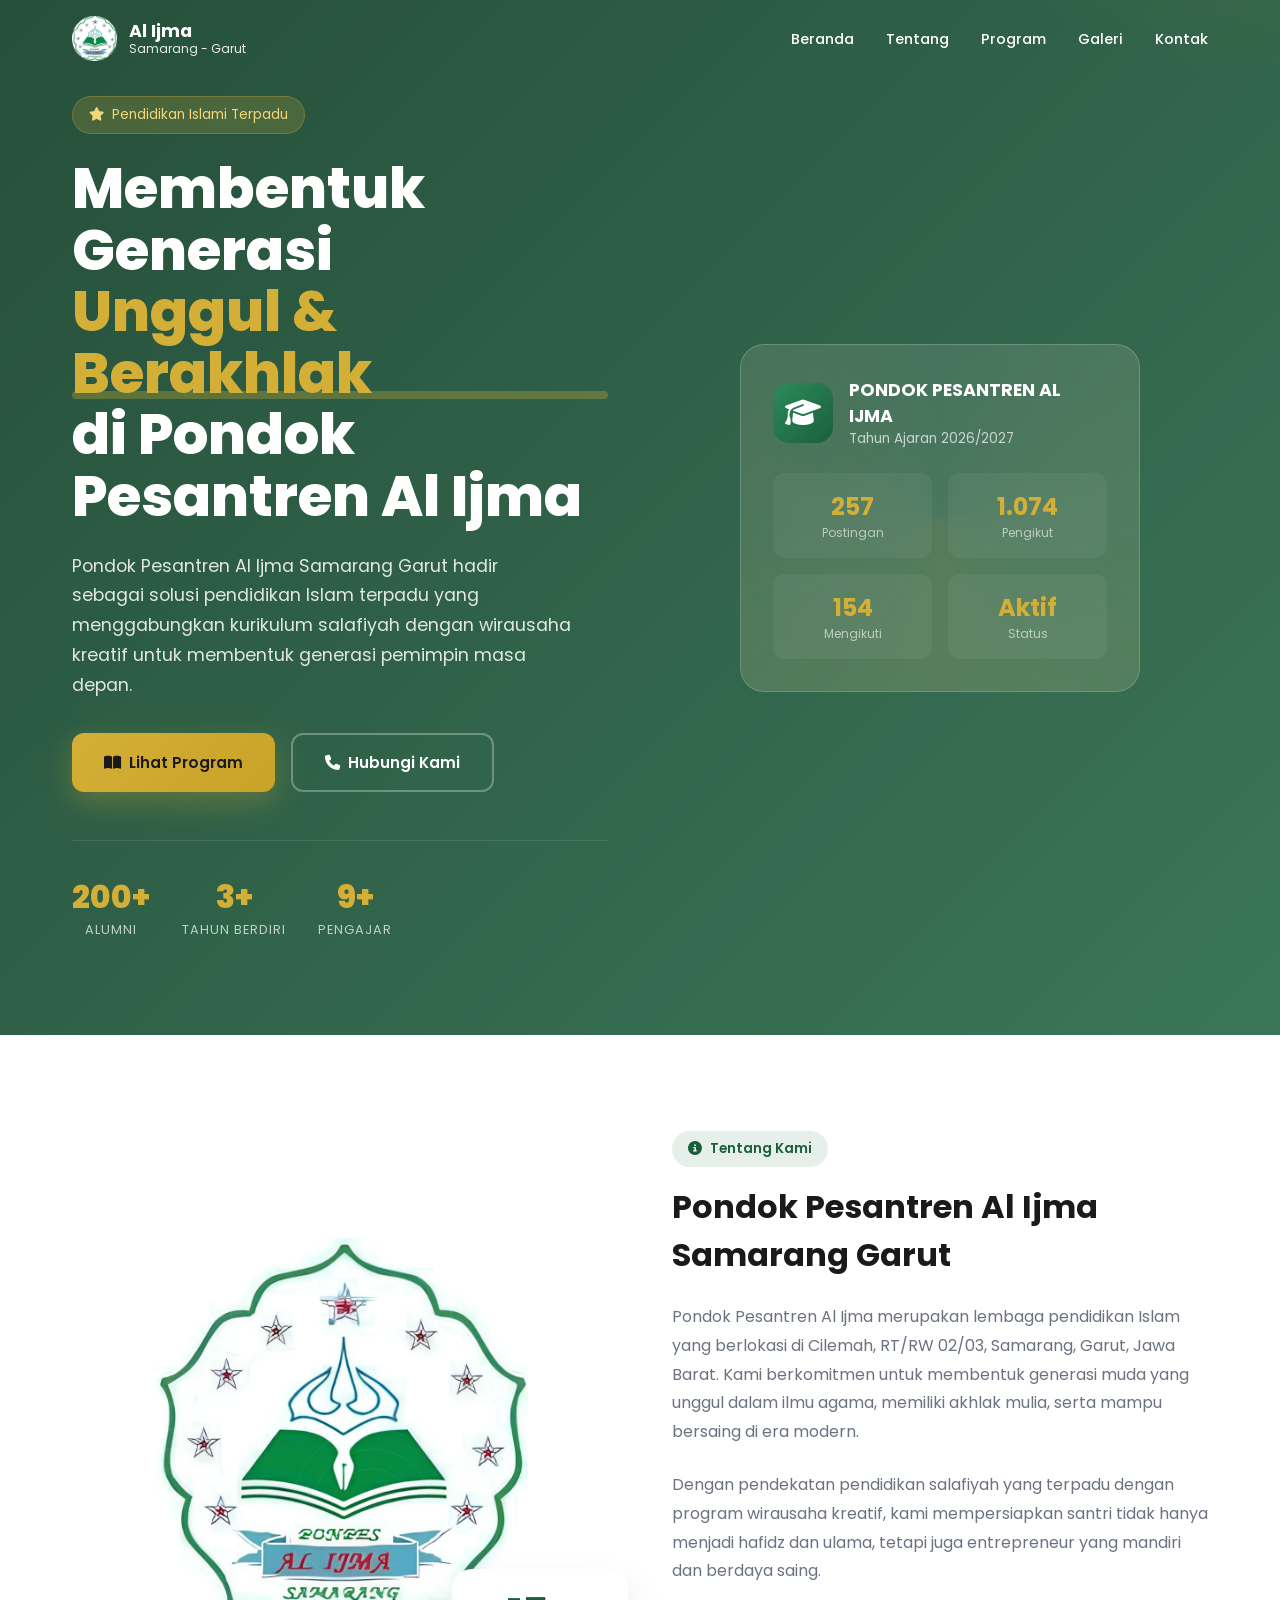
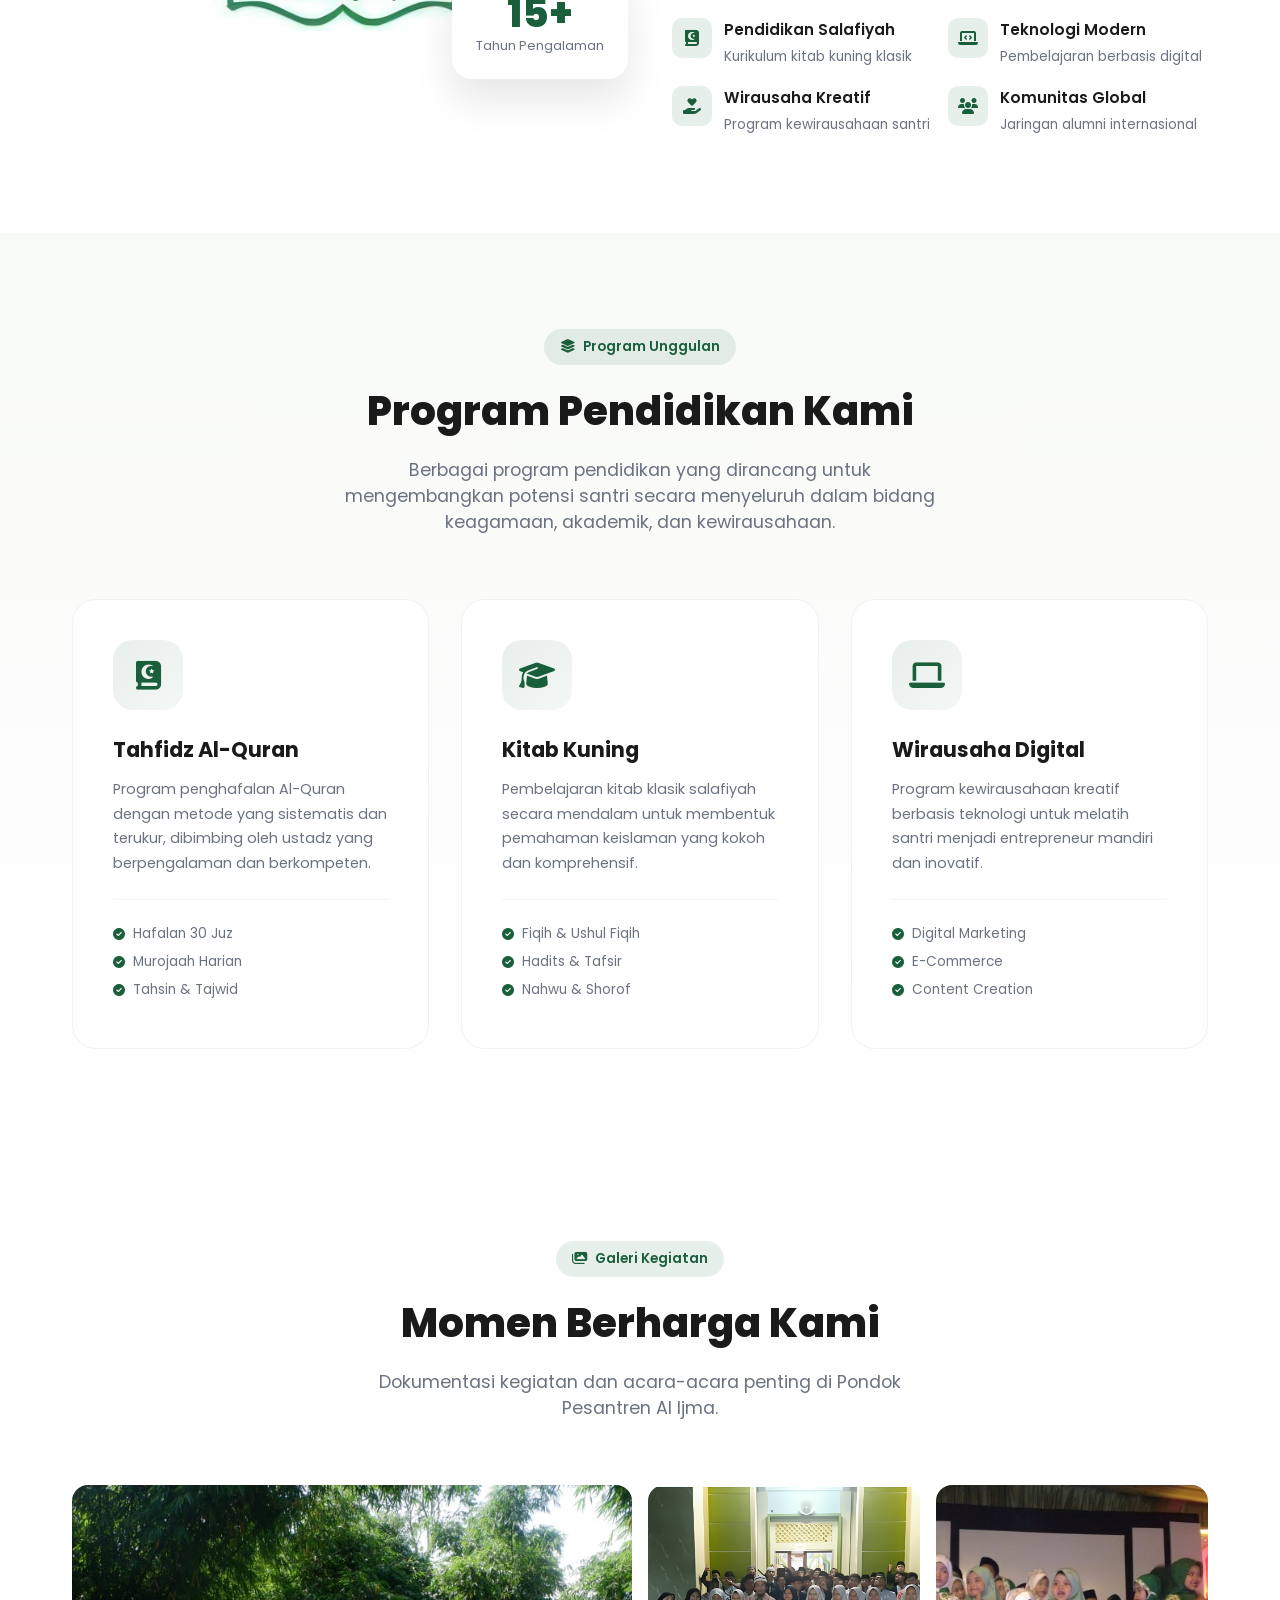
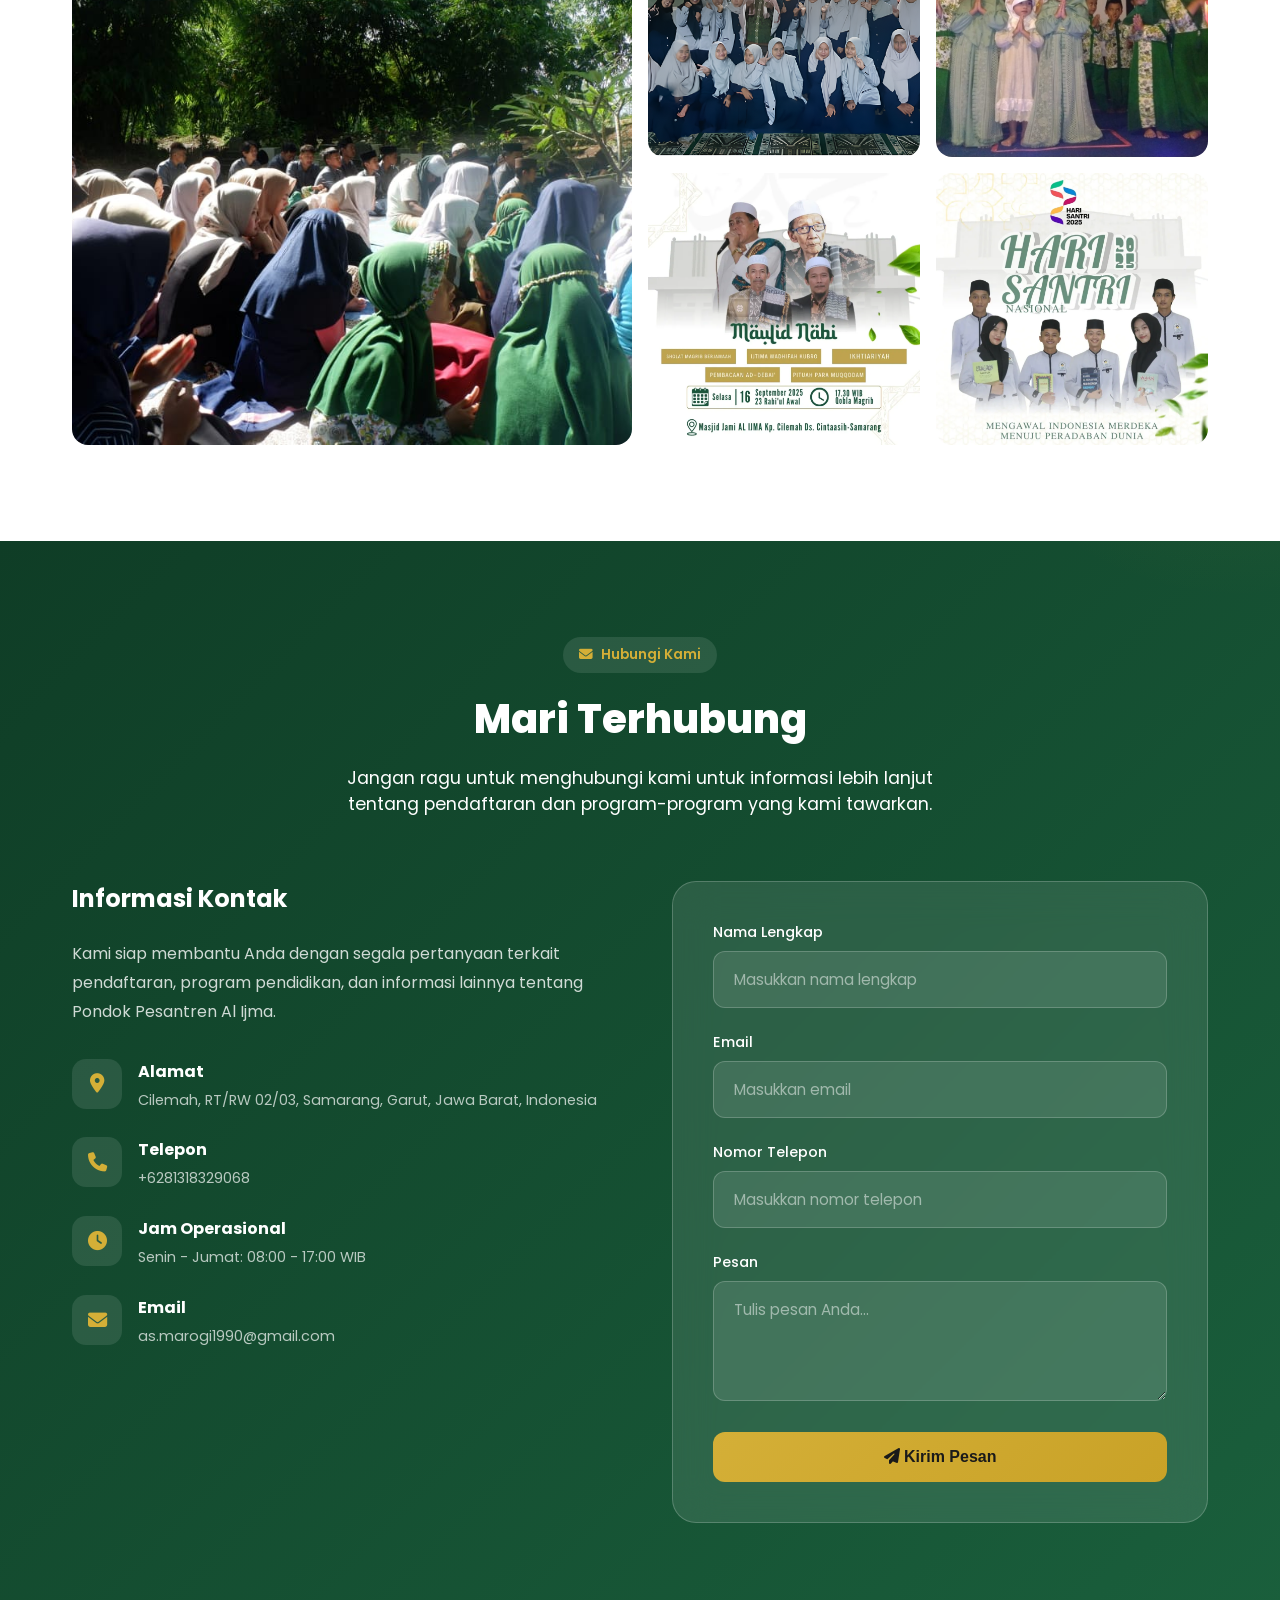
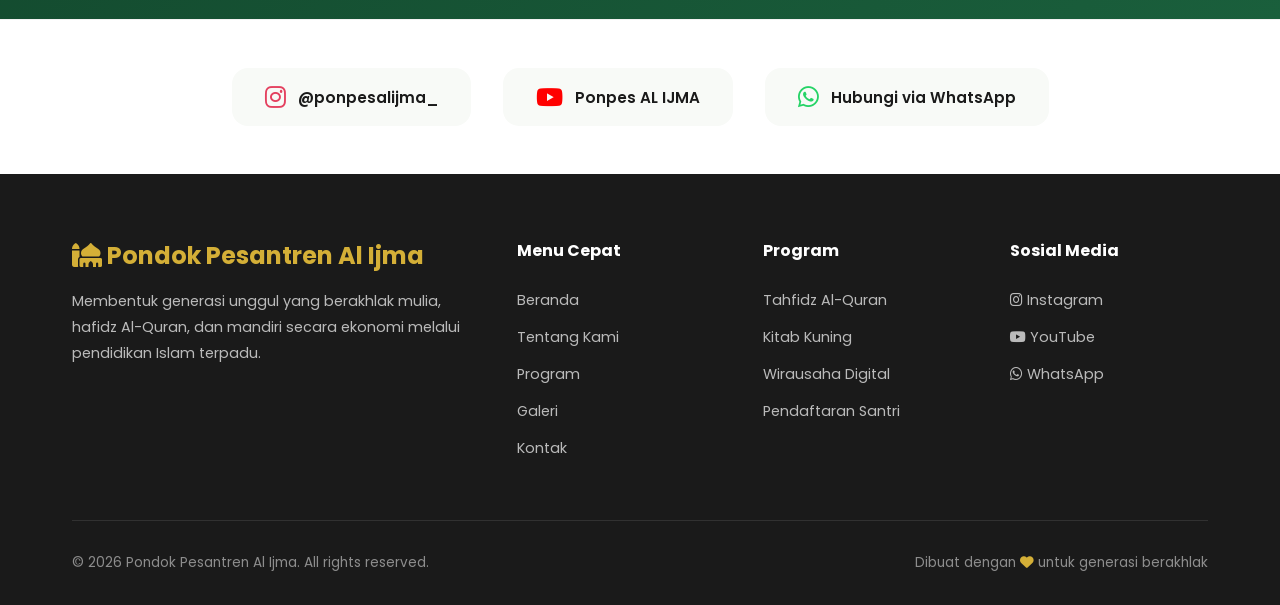
==== index.html @ 0b0fc361 "first commit" ====
<!DOCTYPE html>
<html lang="id">
<head>
    <meta charset="UTF-8">
    <meta name="viewport" content="width=device-width, initial-scale=1.0">
    <title>Pondok Pesantren Al Ijma - Samarang Garut</title>
    <link href="https://cdnjs.cloudflare.com/ajax/libs/font-awesome/6.4.0/css/all.min.css" rel="stylesheet">
    <link href="https://fonts.googleapis.com/css2?family=Poppins:wght@300;400;500;600;700;800&family=Amiri:wght@400;700&display=swap" rel="stylesheet">
    <link rel="stylesheet" href="css/style.css">
<base target="_blank">
</head>
<body>
    <!-- Loader -->
    <div class="loader" id="loader">
        <div class="loader-content">
            <div class="loader-logo">
                <i class="fas fa-mosque"></i>
            </div>
            <div class="loader-text">Pondok Pesantren Al Ijma</div>
        </div>
    </div>

    <!-- Navigation -->
    <nav class="navbar" id="navbar">
        <div class="nav-container">
            <!-- <a href="#" class="logo">
                <div class="logo-icon">
                    <i class="fas fa-mosque"></i>
                </div>
                <div class="logo-text">
                    Al Ijma
                    <span>Samarang - Garut</span>
                </div>
            </a> -->
            <a href="#" class="logo">
               <img src="assets/logo/al ijma O.jpg" alt="Logo Al Ijma" style="height: 45px; width: auto;">
               <div class="logo-text">
                   Al Ijma
                    <span>Samarang - Garut</span>
                   </div>
                </a>
            <ul class="nav-links" id="navLinks">
                <li><a href="#beranda">Beranda</a></li>
                <li><a href="#tentang">Tentang</a></li>
                <li><a href="#program">Program</a></li>
                <li><a href="#galeri">Galeri</a></li>
                <li><a href="#kontak">Kontak</a></li>
            </ul>
            <button class="mobile-menu-btn" id="mobileMenuBtn">
                <i class="fas fa-bars"></i>
            </button>
        </div>
    </nav>

    <!-- Hero Section -->
    <section class="hero" id="beranda">
        <div class="hero-content">
            <div class="hero-text">
                <div class="hero-badge">
                    <i class="fas fa-star"></i>
                    Pendidikan Islami Terpadu
                </div>
                <h1>
                    Membentuk Generasi
                    <span class="highlight">Unggul & Berakhlak</span>
                    di Pondok Pesantren Al Ijma
                </h1>
                <p class="hero-subtitle">
                    Pondok Pesantren Al Ijma Samarang Garut hadir sebagai solusi pendidikan Islam terpadu 
                    yang menggabungkan kurikulum salafiyah dengan wirausaha kreatif untuk membentuk 
                    generasi pemimpin masa depan.
                </p>
                <div class="hero-buttons">
                    <a href="#program" class="btn btn-primary">
                        <i class="fas fa-book-open"></i>
                        Lihat Program
                    </a>
                    <a href="#kontak" class="btn btn-outline">
                        <i class="fas fa-phone"></i>
                        Hubungi Kami
                    </a>
                </div>
                <div class="hero-stats">
                    <div class="stat-item">
                        <div class="stat-number" data-count="1000">0+</div>
                        <div class="stat-label">Alumni</div>
                    </div>
                    <div class="stat-item">
                        <div class="stat-number" data-count="15">0+</div>
                        <div class="stat-label">Tahun Berdiri</div>
                    </div>
                    <div class="stat-item">
                        <div class="stat-number" data-count="50">0+</div>
                        <div class="stat-label">Pengajar</div>
                    </div>
                </div>
            </div>
            <div class="hero-visual">
                <div class="hero-card">
                    <div class="hero-card-content">
                        <div class="card-header">
                            <div class="card-avatar">
                                <i class="fas fa-graduation-cap"></i>
                            </div>
                            <div class="card-info">
                                <h3>PONDOK PESANTREN AL IJMA</h3>
                                <p>Tahun Ajaran 2026/2027</p>
                            </div>
                        </div>
                        <div class="card-body">
                            <div class="card-stat">
                                <div class="card-stat-number">257</div>
                                <div class="card-stat-label">Postingan</div>
                            </div>
                            <div class="card-stat">
                                <div class="card-stat-number">1.074</div>
                                <div class="card-stat-label">Pengikut</div>
                            </div>
                            <div class="card-stat">
                                <div class="card-stat-number">154</div>
                                <div class="card-stat-label">Mengikuti</div>
                            </div>
                            <div class="card-stat">
                                <div class="card-stat-number">Aktif</div>
                                <div class="card-stat-label">Status</div>
                            </div>
                        </div>
                    </div>
                </div>
            </div>
        </div>
    </section>

    <!-- About Section -->
    <section class="about" id="tentang">
        <div class="container">
            <div class="about-grid">
                <div class="about-image">
                    <!-- <div class="about-image-main">
                        <i class="fas fa-mosque"></i>
                    </div> -->
                    <!-- <div class="about-image-badge">
                        <div class="number">15+</div>
                        <div class="text">Tahun Pengalaman</div>
                    </div> -->
                    <div class="about-image">
                    <div class="about-image-main" style="background: var(--white);">
                      <img src="assets/logo/al ijma.jpg" alt="Logo Ponpes Al Ijma" style="width: 70%; height: auto; object-fit: contain;">
                         </div>
                     <div class="about-image-badge">
                       <div class="number">15+</div>
                       <div class="text">Tahun Pengalaman</div>
                         </div>
                    </div>
                </div>
                <div class="about-content">
                    <div class="section-tag">
                        <i class="fas fa-info-circle"></i>
                        Tentang Kami
                    </div>
                    <h3>Pondok Pesantren Al Ijma Samarang Garut</h3>
                    <p>
                        Pondok Pesantren Al Ijma merupakan lembaga pendidikan Islam yang berlokasi di 
                        Cilemah, RT/RW 02/03, Samarang, Garut, Jawa Barat. Kami berkomitmen untuk 
                        membentuk generasi muda yang unggul dalam ilmu agama, memiliki akhlak mulia, 
                        serta mampu bersaing di era modern.
                    </p>
                    <p>
                        Dengan pendekatan pendidikan salafiyah yang terpadu dengan program wirausaha 
                        kreatif, kami mempersiapkan santri tidak hanya menjadi hafidz dan ulama, 
                        tetapi juga entrepreneur yang mandiri dan berdaya saing.
                    </p>
                    <div class="about-features">
                        <div class="about-feature">
                            <i class="fas fa-quran"></i>
                            <div>
                                <h4>Pendidikan Salafiyah</h4>
                                <p>Kurikulum kitab kuning klasik</p>
                            </div>
                        </div>
                        <div class="about-feature">
                            <i class="fas fa-laptop-code"></i>
                            <div>
                                <h4>Teknologi Modern</h4>
                                <p>Pembelajaran berbasis digital</p>
                            </div>
                        </div>
                        <div class="about-feature">
                            <i class="fas fa-hand-holding-heart"></i>
                            <div>
                                <h4>Wirausaha Kreatif</h4>
                                <p>Program kewirausahaan santri</p>
                            </div>
                        </div>
                        <div class="about-feature">
                            <i class="fas fa-users"></i>
                            <div>
                                <h4>Komunitas Global</h4>
                                <p>Jaringan alumni internasional</p>
                            </div>
                        </div>
                    </div>
                </div>
            </div>
        </div>
    </section>

    <!-- Programs Section -->
    <section class="programs" id="program">
        <div class="container">
            <div class="section-header">
                <div class="section-tag">
                    <i class="fas fa-layer-group"></i>
                    Program Unggulan
                </div>
                <h2 class="section-title">Program Pendidikan Kami</h2>
                <p class="section-subtitle">
                    Berbagai program pendidikan yang dirancang untuk mengembangkan potensi santri 
                    secara menyeluruh dalam bidang keagamaan, akademik, dan kewirausahaan.
                </p>
            </div>
            <div class="programs-grid">
                <div class="program-card fade-up">
                    <div class="program-icon">
                        <i class="fas fa-book-quran"></i>
                    </div>
                    <h3>Tahfidz Al-Quran</h3>
                    <p>
                        Program penghafalan Al-Quran dengan metode yang sistematis dan terukur, 
                        dibimbing oleh ustadz yang berpengalaman dan berkompeten.
                    </p>
                    <ul class="program-features">
                        <li><i class="fas fa-check-circle"></i> Hafalan 30 Juz</li>
                        <li><i class="fas fa-check-circle"></i> Murojaah Harian</li>
                        <li><i class="fas fa-check-circle"></i> Tahsin & Tajwid</li>
                    </ul>
                </div>
                <div class="program-card fade-up">
                    <div class="program-icon">
                        <i class="fas fa-graduation-cap"></i>
                    </div>
                    <h3>Kitab Kuning</h3>
                    <p>
                        Pembelajaran kitab klasik salafiyah secara mendalam untuk membentuk 
                        pemahaman keislaman yang kokoh dan komprehensif.
                    </p>
                    <ul class="program-features">
                        <li><i class="fas fa-check-circle"></i> Fiqih & Ushul Fiqih</li>
                        <li><i class="fas fa-check-circle"></i> Hadits & Tafsir</li>
                        <li><i class="fas fa-check-circle"></i> Nahwu & Shorof</li>
                    </ul>
                </div>
                <div class="program-card fade-up">
                    <div class="program-icon">
                        <i class="fas fa-laptop"></i>
                    </div>
                    <h3>Wirausaha Digital</h3>
                    <p>
                        Program kewirausahaan kreatif berbasis teknologi untuk melatih santri 
                        menjadi entrepreneur mandiri dan inovatif.
                    </p>
                    <ul class="program-features">
                        <li><i class="fas fa-check-circle"></i> Digital Marketing</li>
                        <li><i class="fas fa-check-circle"></i> E-Commerce</li>
                        <li><i class="fas fa-check-circle"></i> Content Creation</li>
                    </ul>
                </div>
            </div>
        </div>
    </section>

    <!-- Gallery Section -->
    <section class="gallery" id="galeri">
        <div class="container">
            <div class="section-header">
                <div class="section-tag">
                    <i class="fas fa-images"></i>
                    Galeri Kegiatan
                </div>
                <h2 class="section-title">Momen Berharga Kami</h2>
                <p class="section-subtitle">
                    Dokumentasi kegiatan dan acara-acara penting di Pondok Pesantren Al Ijma.
                </p>
            </div>
            <div class="gallery-grid">
                <div class="gallery-item">
                    <img src="assets/galeri/Kegiatan.jpg" alt="Ziarah">
                    <div class="gallery-overlay">
                        <div>
                            <h4>Ziarah</h4>
                            <p>Bersama Santri</p>
                        </div>
                    </div>
                </div>
                <div class="gallery-item">
                    <img src="assets/galeri/santri.png" alt="Santri">
                    <div class="gallery-overlay">
                        <div>
                            <h4>Santri</h4>
                            <p>-</p>
                        </div>
                    </div>
                </div>
                <div class="gallery-item">
                    <img src="assets/galeri/Rajaban.jpg" alt="Rajaban">
                    <div class="gallery-overlay">
                        <div>
                            <h4>Rajaban</h4>
                            <p></p>
                        </div>
                    </div>
                </div>
                <div class="gallery-item">
                    <img src="assets/galeri/Maulid Nabi.jpg" alt="Sorotan">
                    <div class="gallery-overlay">
                        <div>
                            <h4>Sorotan</h4>
                            <p>Maulid Nabi</p>
                        </div>
                    </div>
                </div>
                <div class="gallery-item">
                    <img src="assets/galeri/Selamat Hari Santri.webp" alt="Hari Santri">
                    <div class="gallery-overlay">
                        <div>
                            <h4>Hari Santri Nasional</h4>
                            <p>Perayaan Tahunan</p>
                        </div>
                    </div>
                </div>
            </div>
        </div>
    </section>

    <!-- Contact Section -->
    <section class="contact" id="kontak">
        <div class="container">
            <div class="section-header">
                <div class="section-tag" style="background: rgba(255,255,255,0.1); color: var(--accent);">
                    <i class="fas fa-envelope"></i>
                    Hubungi Kami
                </div>
                <h2 class="section-title">Mari Terhubung</h2>
                <p class="section-subtitle">
                    Jangan ragu untuk menghubungi kami untuk informasi lebih lanjut tentang 
                    pendaftaran dan program-program yang kami tawarkan.
                </p>
            </div>
            <div class="contact-grid">
                <div class="contact-info">
                    <h3>Informasi Kontak</h3>
                    <p>
                        Kami siap membantu Anda dengan segala pertanyaan terkait pendaftaran, 
                        program pendidikan, dan informasi lainnya tentang Pondok Pesantren Al Ijma.
                    </p>
                    <div class="contact-details">
                        <div class="contact-detail">
                            <i class="fas fa-map-marker-alt"></i>
                            <div>
                                <h4>Alamat</h4>
                                <p>Cilemah, RT/RW 02/03, Samarang, Garut, Jawa Barat, Indonesia</p>
                            </div>
                        </div>
                        <div class="contact-detail">
                            <i class="fas fa-phone"></i>
                            <div>
                                <h4>Telepon</h4>
                                <p>+6281318329068</p>
                            </div>
                        </div>
                        <div class="contact-detail">
                            <i class="fas fa-clock"></i>
                            <div>
                                <h4>Jam Operasional</h4>
                                <p>Senin - Jumat: 08:00 - 17:00 WIB</p>
                            </div>
                        </div>
                        <div class="contact-detail">
                            <i class="fas fa-envelope"></i>
                            <div>
                                <h4>Email</h4>
                                <p>as.marogi1990@gmail.com</p>
                            </div>
                        </div>
                    </div>
                </div>
                <div class="contact-form">
                    <form id="contactForm">
                        <div class="form-group">
                            <label for="nama">Nama Lengkap</label>
                            <input type="text" id="nama" name="nama" placeholder="Masukkan nama lengkap" required>
                        </div>
                        <div class="form-group">
                            <label for="email">Email</label>
                            <input type="email" id="email" name="email" placeholder="Masukkan email" required>
                        </div>
                        <div class="form-group">
                            <label for="telepon">Nomor Telepon</label>
                            <input type="tel" id="telepon" name="telepon" placeholder="Masukkan nomor telepon">
                        </div>
                        <div class="form-group">
                            <label for="pesan">Pesan</label>
                            <textarea id="pesan" name="pesan" placeholder="Tulis pesan Anda..." required></textarea>
                        </div>
                        <button type="submit" class="btn-submit">
                            <i class="fas fa-paper-plane"></i>
                            Kirim Pesan
                        </button>
                    </form>
                </div>
            </div>
        </div>
    </section>

    <!-- Social Section -->
    <section class="social-section">
        <div class="container">
            <div class="social-grid">
                <a href="https://instagram.com/ponpesalijma_" target="_blank" class="social-item instagram">
                    <i class="fab fa-instagram"></i>
                    <span>@ponpesalijma_</span>
                </a>
                <a href="https://youtube.com/@ponpesalijmasamarang_garut6129" target="_blank" class="social-item youtube">
                    <i class="fab fa-youtube"></i>
                    <span>Ponpes AL IJMA</span>
                </a>
                <a href="https://wa.me/6281318329068" target="_blank" class="social-item whatsapp">
                    <i class="fab fa-whatsapp"></i>
                    <span>Hubungi via WhatsApp</span>
                </a>
            </div>
        </div>
    </section>

    <!-- Footer -->
    <footer class="footer">
        <div class="container">
            <div class="footer-grid">
                <div class="footer-brand">
                    <h3><i class="fas fa-mosque"></i> Pondok Pesantren Al Ijma</h3>
                    <p>
                        Membentuk generasi unggul yang berakhlak mulia, hafidz Al-Quran, 
                        dan mandiri secara ekonomi melalui pendidikan Islam terpadu.
                    </p>
                </div>
                <div class="footer-links">
                    <h4>Menu Cepat</h4>
                    <ul>
                        <li><a href="#beranda">Beranda</a></li>
                        <li><a href="#tentang">Tentang Kami</a></li>
                        <li><a href="#program">Program</a></li>
                        <li><a href="#galeri">Galeri</a></li>
                        <li><a href="#kontak">Kontak</a></li>
                    </ul>
                </div>
                <div class="footer-links">
                    <h4>Program</h4>
                    <ul>
                        <li><a href="#">Tahfidz Al-Quran</a></li>
                        <li><a href="#">Kitab Kuning</a></li>
                        <li><a href="#">Wirausaha Digital</a></li>
                        <li><a href="#">Pendaftaran Santri</a></li>
                    </ul>
                </div>
                <div class="footer-links">
                    <h4>Sosial Media</h4>
                    <ul>
                        <li><a href="https://instagram.com/ponpesalijma_" target="_blank"><i class="fab fa-instagram"></i> Instagram</a></li>
                        <li><a href="https://youtube.com/@ponpesalijmasamarang_garut6129" target="_blank"><i class="fab fa-youtube"></i> YouTube</a></li>
                        <li><a href="https://wa.me/62813183290XX" target="_blank"><i class="fab fa-whatsapp"></i> WhatsApp</a></li>
                    </ul>
                </div>
            </div>
            <div class="footer-bottom">
                <p>&copy; 2026 Pondok Pesantren Al Ijma. All rights reserved.</p>
                <p>Dibuat dengan <i class="fas fa-heart" style="color: var(--accent);"></i> untuk generasi berakhlak</p>
            </div>
        </div>
    </footer>

    <script src="js/script.js"></script>
</body>
</html>
---- css/style.css ----
:root {
            --primary: #1a5f3c;
            --primary-dark: #0f3d26;
            --primary-light: #2d8a5a;
            --accent: #d4af37;
            --accent-light: #f0d878;
            --white: #ffffff;
            --light: #f8faf7;
            --dark: #1a1a1a;
            --gray: #6b7280;
            --transition: all 0.4s cubic-bezier(0.4, 0, 0.2, 1);
        }

        * {
            margin: 0;
            padding: 0;
            box-sizing: border-box;
        }

        body {
            font-family: 'Poppins', sans-serif;
            background: var(--light);
            color: var(--dark);
            overflow-x: hidden;
        }

        /* Custom Scrollbar */
        ::-webkit-scrollbar {
            width: 8px;
        }
        ::-webkit-scrollbar-track {
            background: var(--light);
        }
        ::-webkit-scrollbar-thumb {
            background: var(--primary);
            border-radius: 4px;
        }

        /* Navigation */
        .navbar {
            position: fixed;
            top: 0;
            width: 100%;
            z-index: 1000;
            padding: 1rem 0;
            transition: var(--transition);
        }

        .navbar.scrolled {
            background: rgba(26, 95, 60, 0.95);
            backdrop-filter: blur(20px);
            padding: 0.5rem 0;
            box-shadow: 0 4px 30px rgba(0,0,0,0.1);
        }

        .nav-container {
            max-width: 1200px;
            margin: 0 auto;
            padding: 0 2rem;
            display: flex;
            justify-content: space-between;
            align-items: center;
        }

        .logo {
            display: flex;
            align-items: center;
            gap: 0.75rem;
            text-decoration: none;
            color: var(--white);
        }

        .logo-icon {
            width: 45px;
            height: 45px;
            background: linear-gradient(135deg, var(--primary-light), var(--primary));
            border-radius: 12px;
            display: flex;
            align-items: center;
            justify-content: center;
            font-size: 1.5rem;
            box-shadow: 0 4px 15px rgba(26, 95, 60, 0.3);
        }

        .logo-text {
            font-weight: 700;
            font-size: 1.1rem;
            line-height: 1.2;
        }

        .logo-text span {
            font-size: 0.75rem;
            font-weight: 400;
            opacity: 0.9;
            display: block;
        }

        .nav-links {
            display: flex;
            gap: 2rem;
            list-style: none;
        }

        .nav-links a {
            color: var(--white);
            text-decoration: none;
            font-weight: 500;
            font-size: 0.9rem;
            position: relative;
            padding: 0.5rem 0;
            transition: var(--transition);
        }

        .nav-links a::after {
            content: '';
            position: absolute;
            bottom: 0;
            left: 0;
            width: 0;
            height: 2px;
            background: var(--accent);
            transition: var(--transition);
        }

        .nav-links a:hover::after {
            width: 100%;
        }

        .nav-links a:hover {
            color: var(--accent-light);
        }

        .mobile-menu-btn {
            display: none;
            background: none;
            border: none;
            color: var(--white);
            font-size: 1.5rem;
            cursor: pointer;
        }

        /* Hero Section */
        .hero {
            min-height: 100vh;
            background: linear-gradient(135deg, rgba(15, 61, 38, 0.9), rgba(26, 95, 60, 0.85)),
                        url('data:image/svg+xml,<svg xmlns="http://www.w3.org/2000/svg" viewBox="0 0 1440 320"><path fill="%23ffffff" fill-opacity="0.03" d="M0,96L48,112C96,128,192,160,288,160C384,160,480,128,576,122.7C672,117,768,139,864,154.7C960,171,1056,181,1152,165.3C1248,149,1344,107,1392,85.3L1440,64L1440,320L1392,320C1344,320,1248,320,1152,320C1056,320,960,320,864,320C768,320,672,320,576,320C480,320,384,320,288,320C192,320,96,320,48,320L0,320Z"></path></svg>');
            background-size: cover;
            background-position: center;
            display: flex;
            align-items: center;
            position: relative;
            overflow: hidden;
        }

        .hero::before {
            content: '';
            position: absolute;
            top: -50%;
            right: -20%;
            width: 600px;
            height: 600px;
            background: radial-gradient(circle, rgba(212, 175, 55, 0.1) 0%, transparent 70%);
            border-radius: 50%;
            animation: float 6s ease-in-out infinite;
        }

        @keyframes float {
            0%, 100% { transform: translateY(0) rotate(0deg); }
            50% { transform: translateY(-30px) rotate(5deg); }
        }

        .hero-content {
            max-width: 1200px;
            margin: 0 auto;
            padding: 0 2rem;
            display: grid;
            grid-template-columns: 1fr 1fr;
            gap: 4rem;
            align-items: center;
            position: relative;
            z-index: 1;
        }

        .hero-badge {
            display: inline-flex;
            align-items: center;
            gap: 0.5rem;
            background: rgba(212, 175, 55, 0.2);
            border: 1px solid rgba(212, 175, 55, 0.3);
            padding: 0.5rem 1rem;
            border-radius: 50px;
            font-size: 0.85rem;
            color: var(--accent-light);
            margin-bottom: 1.5rem;
            backdrop-filter: blur(10px);
        }

        .hero h1 {
            font-size: 3.5rem;
            font-weight: 800;
            color: var(--white);
            line-height: 1.1;
            margin-bottom: 1.5rem;
        }

        .hero h1 .highlight {
            color: var(--accent);
            position: relative;
            display: inline-block;
        }

        .hero h1 .highlight::after {
            content: '';
            position: absolute;
            bottom: 5px;
            left: 0;
            width: 100%;
            height: 8px;
            background: rgba(212, 175, 55, 0.3);
            border-radius: 4px;
            z-index: -1;
        }

        .hero-subtitle {
            font-size: 1.1rem;
            color: rgba(255,255,255,0.85);
            margin-bottom: 2rem;
            line-height: 1.7;
            max-width: 500px;
        }

        .hero-buttons {
            display: flex;
            gap: 1rem;
            flex-wrap: wrap;
        }

        .btn {
            padding: 1rem 2rem;
            border-radius: 12px;
            font-weight: 600;
            font-size: 0.95rem;
            text-decoration: none;
            transition: var(--transition);
            display: inline-flex;
            align-items: center;
            gap: 0.5rem;
            cursor: pointer;
            border: none;
        }

        .btn-primary {
            background: linear-gradient(135deg, var(--accent), #c9a227);
            color: var(--dark);
            box-shadow: 0 10px 30px rgba(212, 175, 55, 0.3);
        }

        .btn-primary:hover {
            transform: translateY(-3px);
            box-shadow: 0 15px 40px rgba(212, 175, 55, 0.4);
        }

        .btn-outline {
            background: transparent;
            color: var(--white);
            border: 2px solid rgba(255,255,255,0.3);
        }

        .btn-outline:hover {
            background: rgba(255,255,255,0.1);
            border-color: var(--white);
            transform: translateY(-3px);
        }

        .hero-stats {
            display: flex;
            gap: 2rem;
            margin-top: 3rem;
            padding-top: 2rem;
            border-top: 1px solid rgba(255,255,255,0.1);
        }

        .stat-item {
            text-align: center;
        }

        .stat-number {
            font-size: 2rem;
            font-weight: 800;
            color: var(--accent);
        }

        .stat-label {
            font-size: 0.8rem;
            color: rgba(255,255,255,0.7);
            text-transform: uppercase;
            letter-spacing: 1px;
        }

        .hero-visual {
            position: relative;
            display: flex;
            justify-content: center;
            align-items: center;
        }

        .hero-card {
            background: rgba(255,255,255,0.1);
            backdrop-filter: blur(20px);
            border: 1px solid rgba(255,255,255,0.2);
            border-radius: 24px;
            padding: 2rem;
            width: 100%;
            max-width: 400px;
            position: relative;
            overflow: hidden;
        }

        .hero-card::before {
            content: '';
            position: absolute;
            top: -50%;
            left: -50%;
            width: 200%;
            height: 200%;
            background: conic-gradient(from 0deg, transparent, rgba(212, 175, 55, 0.1), transparent);
            animation: rotate 10s linear infinite;
        }

        @keyframes rotate {
            100% { transform: rotate(360deg); }
        }

        .hero-card-content {
            position: relative;
            z-index: 1;
        }

        .card-header {
            display: flex;
            align-items: center;
            gap: 1rem;
            margin-bottom: 1.5rem;
        }

        .card-avatar {
            width: 60px;
            height: 60px;
            background: linear-gradient(135deg, var(--primary-light), var(--primary));
            border-radius: 16px;
            display: flex;
            align-items: center;
            justify-content: center;
            font-size: 1.8rem;
            color: var(--white);
        }

        .card-info h3 {
            color: var(--white);
            font-size: 1.1rem;
        }

        .card-info p {
            color: rgba(255,255,255,0.7);
            font-size: 0.85rem;
        }

        .card-body {
            display: grid;
            grid-template-columns: 1fr 1fr;
            gap: 1rem;
        }

        .card-stat {
            background: rgba(255,255,255,0.05);
            padding: 1rem;
            border-radius: 12px;
            text-align: center;
        }

        .card-stat-number {
            font-size: 1.5rem;
            font-weight: 700;
            color: var(--accent);
        }

        .card-stat-label {
            font-size: 0.75rem;
            color: rgba(255,255,255,0.6);
        }

        /* Section Styles */
        section {
            padding: 6rem 0;
        }

        .container {
            max-width: 1200px;
            margin: 0 auto;
            padding: 0 2rem;
        }

        .section-header {
            text-align: center;
            margin-bottom: 4rem;
        }

        .section-tag {
            display: inline-flex;
            align-items: center;
            gap: 0.5rem;
            background: rgba(26, 95, 60, 0.1);
            color: var(--primary);
            padding: 0.5rem 1rem;
            border-radius: 50px;
            font-size: 0.85rem;
            font-weight: 600;
            margin-bottom: 1rem;
        }

        .section-title {
            font-size: 2.5rem;
            font-weight: 800;
            color: var(--dark);
            margin-bottom: 1rem;
        }

        .section-subtitle {
            color: var(--gray);
            font-size: 1.1rem;
            max-width: 600px;
            margin: 0 auto;
        }

        /* About Section */
        .about {
            background: var(--white);
        }

        .about-grid {
            display: grid;
            grid-template-columns: 1fr 1fr;
            gap: 4rem;
            align-items: center;
        }

        .about-image {
            position: relative;
        }

        .about-image-main {
            width: 100%;
            height: 450px;
            background: linear-gradient(135deg, var(--primary-light), var(--primary));
            border-radius: 24px;
            display: flex;
            align-items: center;
            justify-content: center;
            font-size: 5rem;
            color: rgba(255,255,255,0.3);
            position: relative;
            overflow: hidden;
        }

        .about-image-main::before {
            content: '';
            position: absolute;
            inset: 0;
            background: url('data:image/svg+xml,<svg xmlns="http://www.w3.org/2000/svg" viewBox="0 0 100 100"><circle cx="50" cy="50" r="40" fill="none" stroke="rgba(255,255,255,0.1)" stroke-width="0.5"/><circle cx="50" cy="50" r="30" fill="none" stroke="rgba(255,255,255,0.1)" stroke-width="0.5"/><circle cx="50" cy="50" r="20" fill="none" stroke="rgba(255,255,255,0.1)" stroke-width="0.5"/></svg>');
            background-size: 200px;
            opacity: 0.5;
        }

        .about-image-badge {
            position: absolute;
            bottom: -20px;
            right: -20px;
            background: var(--white);
            padding: 1.5rem;
            border-radius: 20px;
            box-shadow: 0 20px 40px rgba(0,0,0,0.1);
            text-align: center;
            min-width: 150px;
        }

        .about-image-badge .number {
            font-size: 2.5rem;
            font-weight: 800;
            color: var(--primary);
            line-height: 1;
        }

        .about-image-badge .text {
            font-size: 0.8rem;
            color: var(--gray);
            margin-top: 0.25rem;
        }

        .about-content h3 {
            font-size: 2rem;
            font-weight: 700;
            color: var(--dark);
            margin-bottom: 1.5rem;
        }

        .about-content p {
            color: var(--gray);
            line-height: 1.8;
            margin-bottom: 1.5rem;
        }

        .about-features {
            display: grid;
            grid-template-columns: 1fr 1fr;
            gap: 1rem;
            margin-top: 2rem;
        }

        .about-feature {
            display: flex;
            align-items: flex-start;
            gap: 0.75rem;
        }

        .about-feature i {
            width: 40px;
            height: 40px;
            background: rgba(26, 95, 60, 0.1);
            color: var(--primary);
            border-radius: 10px;
            display: flex;
            align-items: center;
            justify-content: center;
            font-size: 1rem;
            flex-shrink: 0;
        }

        .about-feature h4 {
            font-size: 0.95rem;
            font-weight: 600;
            color: var(--dark);
            margin-bottom: 0.25rem;
        }

        .about-feature p {
            font-size: 0.85rem;
            color: var(--gray);
            margin: 0;
        }

        /* Programs Section */
        .programs {
            background: linear-gradient(180deg, var(--light) 0%, var(--white) 100%);
        }

        .programs-grid {
            display: grid;
            grid-template-columns: repeat(3, 1fr);
            gap: 2rem;
        }

        .program-card {
            background: var(--white);
            border-radius: 24px;
            padding: 2.5rem;
            position: relative;
            overflow: hidden;
            transition: var(--transition);
            border: 1px solid rgba(0,0,0,0.05);
        }

        .program-card:hover {
            transform: translateY(-10px);
            box-shadow: 0 30px 60px rgba(0,0,0,0.1);
        }

        .program-card::before {
            content: '';
            position: absolute;
            top: 0;
            left: 0;
            width: 100%;
            height: 4px;
            background: linear-gradient(90deg, var(--primary), var(--accent));
            transform: scaleX(0);
            transform-origin: left;
            transition: var(--transition);
        }

        .program-card:hover::before {
            transform: scaleX(1);
        }

        .program-icon {
            width: 70px;
            height: 70px;
            background: linear-gradient(135deg, rgba(26, 95, 60, 0.1), rgba(26, 95, 60, 0.05));
            border-radius: 20px;
            display: flex;
            align-items: center;
            justify-content: center;
            font-size: 1.8rem;
            color: var(--primary);
            margin-bottom: 1.5rem;
            transition: var(--transition);
        }

        .program-card:hover .program-icon {
            background: linear-gradient(135deg, var(--primary), var(--primary-light));
            color: var(--white);
            transform: rotateY(360deg);
        }

        .program-card h3 {
            font-size: 1.3rem;
            font-weight: 700;
            color: var(--dark);
            margin-bottom: 0.75rem;
        }

        .program-card p {
            color: var(--gray);
            font-size: 0.9rem;
            line-height: 1.7;
        }

        .program-features {
            margin-top: 1.5rem;
            padding-top: 1.5rem;
            border-top: 1px solid rgba(0,0,0,0.05);
        }

        .program-features li {
            display: flex;
            align-items: center;
            gap: 0.5rem;
            font-size: 0.85rem;
            color: var(--gray);
            margin-bottom: 0.5rem;
            list-style: none;
        }

        .program-features li i {
            color: var(--primary);
            font-size: 0.75rem;
        }

        /* Gallery Section */
        .gallery {
            background: var(--white);
        }

        .gallery-grid {
            display: grid;
            grid-template-columns: repeat(4, 1fr);
            gap: 1rem;
        }

        .gallery-item {
            position: relative;
            border-radius: 16px;
            overflow: hidden;
            aspect-ratio: 1;
            cursor: pointer;
            transition: var(--transition);
        }

        .gallery-item:nth-child(1) {
            grid-column: span 2;
            grid-row: span 2;
        }

        .gallery-item:hover {
            transform: scale(1.02);
        }

        .gallery-item img {
            width: 100%;
            height: 100%;
            object-fit: cover;
            transition: var(--transition);
        }

        .gallery-item:hover img {
            transform: scale(1.1);
        }

        .gallery-overlay {
            position: absolute;
            inset: 0;
            background: linear-gradient(to top, rgba(15, 61, 38, 0.8), transparent);
            display: flex;
            align-items: flex-end;
            padding: 1.5rem;
            opacity: 0;
            transition: var(--transition);
        }

        .gallery-item:hover .gallery-overlay {
            opacity: 1;
        }

        .gallery-overlay h4 {
            color: var(--white);
            font-weight: 600;
        }

        .gallery-overlay p {
            color: rgba(255,255,255,0.8);
            font-size: 0.85rem;
        }

        /* Contact Section */
        .contact {
            background: linear-gradient(135deg, var(--primary-dark), var(--primary));
            position: relative;
            overflow: hidden;
        }

        .contact::before {
            content: '';
            position: absolute;
            top: -50%;
            right: -20%;
            width: 600px;
            height: 600px;
            background: radial-gradient(circle, rgba(212, 175, 55, 0.1) 0%, transparent 70%);
            border-radius: 50%;
        }

        .contact .section-title,
        .contact .section-subtitle {
            color: var(--white);
        }

        .contact-grid {
            display: grid;
            grid-template-columns: 1fr 1fr;
            gap: 4rem;
            position: relative;
            z-index: 1;
        }

        .contact-info h3 {
            color: var(--white);
            font-size: 1.5rem;
            margin-bottom: 1.5rem;
        }

        .contact-info p {
            color: rgba(255,255,255,0.8);
            line-height: 1.8;
            margin-bottom: 2rem;
        }

        .contact-details {
            display: flex;
            flex-direction: column;
            gap: 1.5rem;
        }

        .contact-detail {
            display: flex;
            align-items: flex-start;
            gap: 1rem;
        }

        .contact-detail i {
            width: 50px;
            height: 50px;
            background: rgba(255,255,255,0.1);
            border-radius: 14px;
            display: flex;
            align-items: center;
            justify-content: center;
            color: var(--accent);
            font-size: 1.2rem;
            flex-shrink: 0;
        }

        .contact-detail h4 {
            color: var(--white);
            font-size: 1rem;
            margin-bottom: 0.25rem;
        }

        .contact-detail p {
            color: rgba(255,255,255,0.7);
            font-size: 0.9rem;
            margin: 0;
        }

        .contact-form {
            background: rgba(255,255,255,0.1);
            backdrop-filter: blur(20px);
            border: 1px solid rgba(255,255,255,0.2);
            border-radius: 24px;
            padding: 2.5rem;
        }

        .form-group {
            margin-bottom: 1.5rem;
        }

        .form-group label {
            display: block;
            color: var(--white);
            font-size: 0.9rem;
            margin-bottom: 0.5rem;
            font-weight: 500;
        }

        .form-group input,
        .form-group textarea {
            width: 100%;
            padding: 1rem 1.25rem;
            background: rgba(255,255,255,0.1);
            border: 1px solid rgba(255,255,255,0.2);
            border-radius: 12px;
            color: var(--white);
            font-family: 'Poppins', sans-serif;
            font-size: 0.95rem;
            transition: var(--transition);
        }

        .form-group input::placeholder,
        .form-group textarea::placeholder {
            color: rgba(255,255,255,0.5);
        }

        .form-group input:focus,
        .form-group textarea:focus {
            outline: none;
            border-color: var(--accent);
            background: rgba(255,255,255,0.15);
        }

        .form-group textarea {
            resize: vertical;
            min-height: 120px;
        }

        .btn-submit {
            width: 100%;
            padding: 1rem;
            background: linear-gradient(135deg, var(--accent), #c9a227);
            color: var(--dark);
            border: none;
            border-radius: 12px;
            font-weight: 700;
            font-size: 1rem;
            cursor: pointer;
            transition: var(--transition);
        }

        .btn-submit:hover {
            transform: translateY(-3px);
            box-shadow: 0 10px 30px rgba(212, 175, 55, 0.3);
        }

        /* Social Section */
        .social-section {
            background: var(--white);
            padding: 3rem 0;
            border-top: 1px solid rgba(0,0,0,0.05);
        }

        .social-grid {
            display: flex;
            justify-content: center;
            gap: 2rem;
            flex-wrap: wrap;
        }

        .social-item {
            display: flex;
            align-items: center;
            gap: 0.75rem;
            padding: 1rem 2rem;
            background: var(--light);
            border-radius: 16px;
            text-decoration: none;
            color: var(--dark);
            transition: var(--transition);
            border: 1px solid transparent;
        }

        .social-item:hover {
            transform: translateY(-5px);
            box-shadow: 0 10px 30px rgba(0,0,0,0.08);
            border-color: rgba(26, 95, 60, 0.1);
        }

        .social-item i {
            font-size: 1.5rem;
        }

        .social-item.instagram i { color: #e4405f; }
        .social-item.youtube i { color: #ff0000; }
        .social-item.whatsapp i { color: #25d366; }

        .social-item span {
            font-weight: 600;
            font-size: 0.95rem;
        }

        /* Footer */
        .footer {
            background: var(--dark);
            color: var(--white);
            padding: 4rem 0 2rem;
        }

        .footer-grid {
            display: grid;
            grid-template-columns: 2fr 1fr 1fr 1fr;
            gap: 3rem;
            margin-bottom: 3rem;
        }

        .footer-brand h3 {
            font-size: 1.5rem;
            margin-bottom: 1rem;
            color: var(--accent);
        }

        .footer-brand p {
            color: rgba(255,255,255,0.7);
            line-height: 1.8;
            font-size: 0.9rem;
        }

        .footer-links h4 {
            font-size: 1rem;
            margin-bottom: 1.5rem;
            color: var(--white);
        }

        .footer-links ul {
            list-style: none;
        }

        .footer-links li {
            margin-bottom: 0.75rem;
        }

        .footer-links a {
            color: rgba(255,255,255,0.7);
            text-decoration: none;
            font-size: 0.9rem;
            transition: var(--transition);
        }

        .footer-links a:hover {
            color: var(--accent);
            padding-left: 5px;
        }

        .footer-bottom {
            border-top: 1px solid rgba(255,255,255,0.1);
            padding-top: 2rem;
            display: flex;
            justify-content: space-between;
            align-items: center;
            flex-wrap: wrap;
            gap: 1rem;
        }

        .footer-bottom p {
            color: rgba(255,255,255,0.5);
            font-size: 0.85rem;
        }

        /* Animations */
        .fade-up {
            opacity: 0;
            transform: translateY(30px);
            transition: all 0.8s ease;
        }

        .fade-up.visible {
            opacity: 1;
            transform: translateY(0);
        }

        /* Responsive */
        @media (max-width: 992px) {
            .hero-content {
                grid-template-columns: 1fr;
                text-align: center;
            }

            .hero h1 {
                font-size: 2.5rem;
            }

            .hero-subtitle {
                margin: 0 auto 2rem;
            }

            .hero-buttons {
                justify-content: center;
            }

            .hero-stats {
                justify-content: center;
            }

            .hero-visual {
                display: none;
            }

            .about-grid,
            .contact-grid {
                grid-template-columns: 1fr;
            }

            .programs-grid {
                grid-template-columns: repeat(2, 1fr);
            }

            .footer-grid {
                grid-template-columns: 1fr 1fr;
            }
        }

        @media (max-width: 768px) {
            .nav-links {
                display: none;
                position: absolute;
                top: 100%;
                left: 0;
                width: 100%;
                background: var(--primary);
                flex-direction: column;
                padding: 2rem;
                gap: 1rem;
            }

            .nav-links.active {
                display: flex;
            }

            .mobile-menu-btn {
                display: block;
            }

            .programs-grid {
                grid-template-columns: 1fr;
            }

            .gallery-grid {
                grid-template-columns: repeat(2, 1fr);
            }

            .gallery-item:nth-child(1) {
                grid-column: span 2;
                grid-row: span 1;
            }

            .about-features {
                grid-template-columns: 1fr;
            }

            .footer-grid {
                grid-template-columns: 1fr;
                gap: 2rem;
            }

            .section-title {
                font-size: 2rem;
            }
        }

        /* Loading Animation */
        .loader {
            position: fixed;
            inset: 0;
            background: var(--primary);
            z-index: 9999;
            display: flex;
            align-items: center;
            justify-content: center;
            transition: opacity 0.5s ease, visibility 0.5s ease;
        }

        .loader.hidden {
            opacity: 0;
            visibility: hidden;
        }

        .loader-content {
            text-align: center;
        }

        .loader-logo {
            width: 80px;
            height: 80px;
            background: linear-gradient(135deg, var(--accent), var(--accent-light));
            border-radius: 20px;
            display: flex;
            align-items: center;
            justify-content: center;
            font-size: 2.5rem;
            color: var(--primary-dark);
            margin: 0 auto 1rem;
            animation: pulse 1.5s ease infinite;
        }

        @keyframes pulse {
            0%, 100% { transform: scale(1); }
            50% { transform: scale(1.1); }
        }

        .loader-text {
            color: var(--white);
            font-weight: 600;
            font-size: 1.2rem;
        }
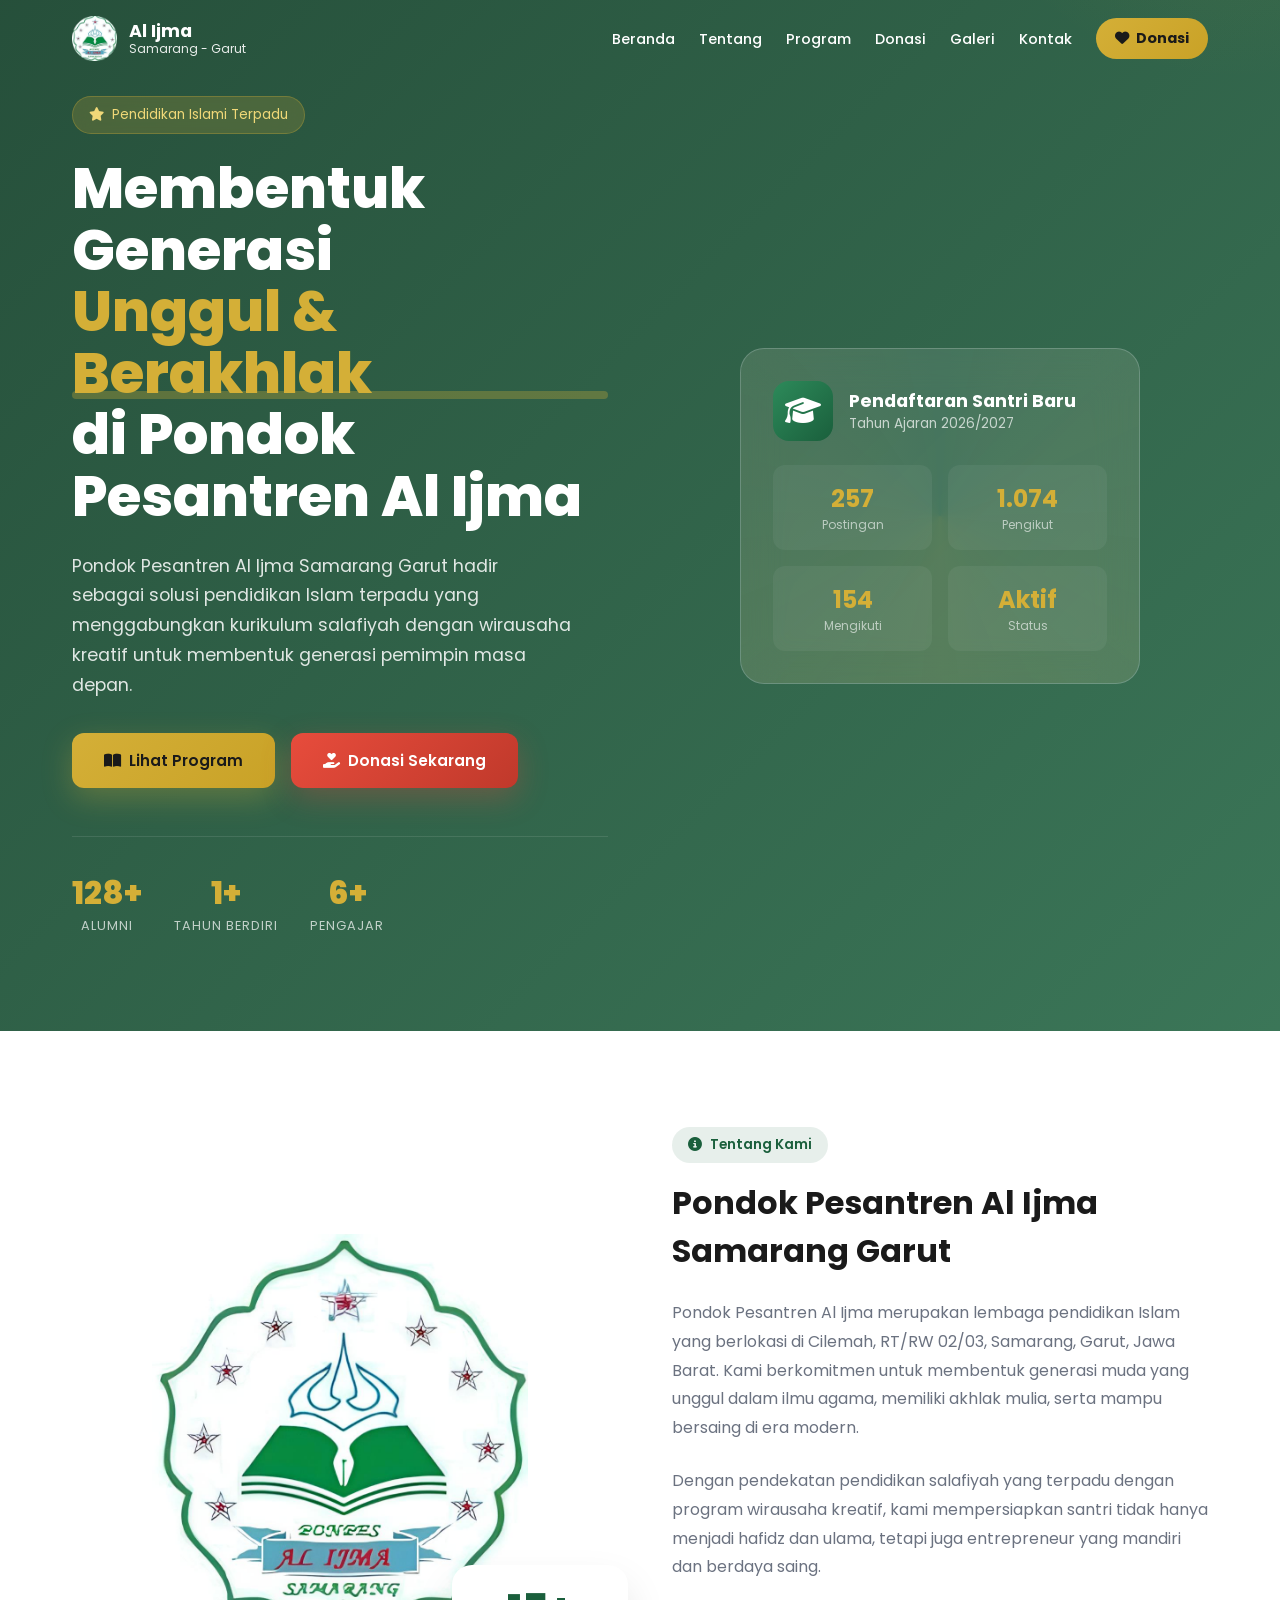
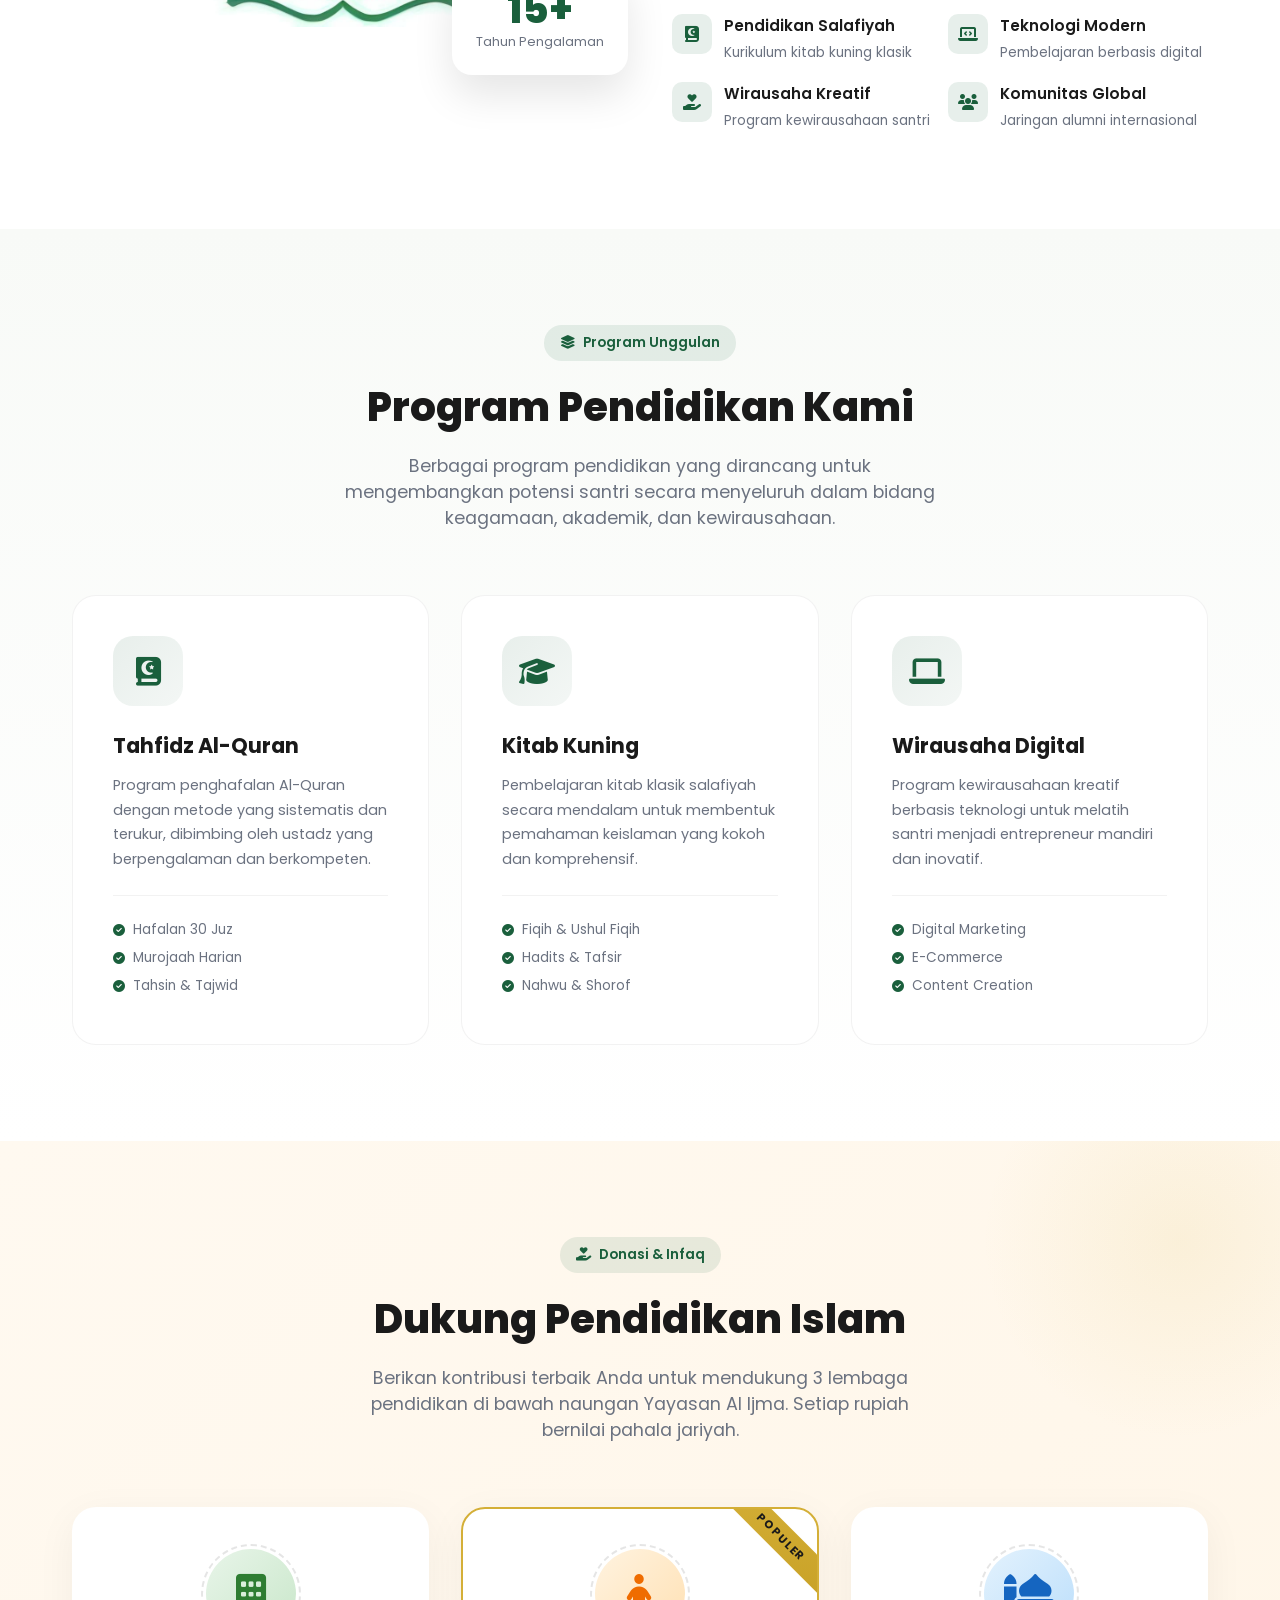
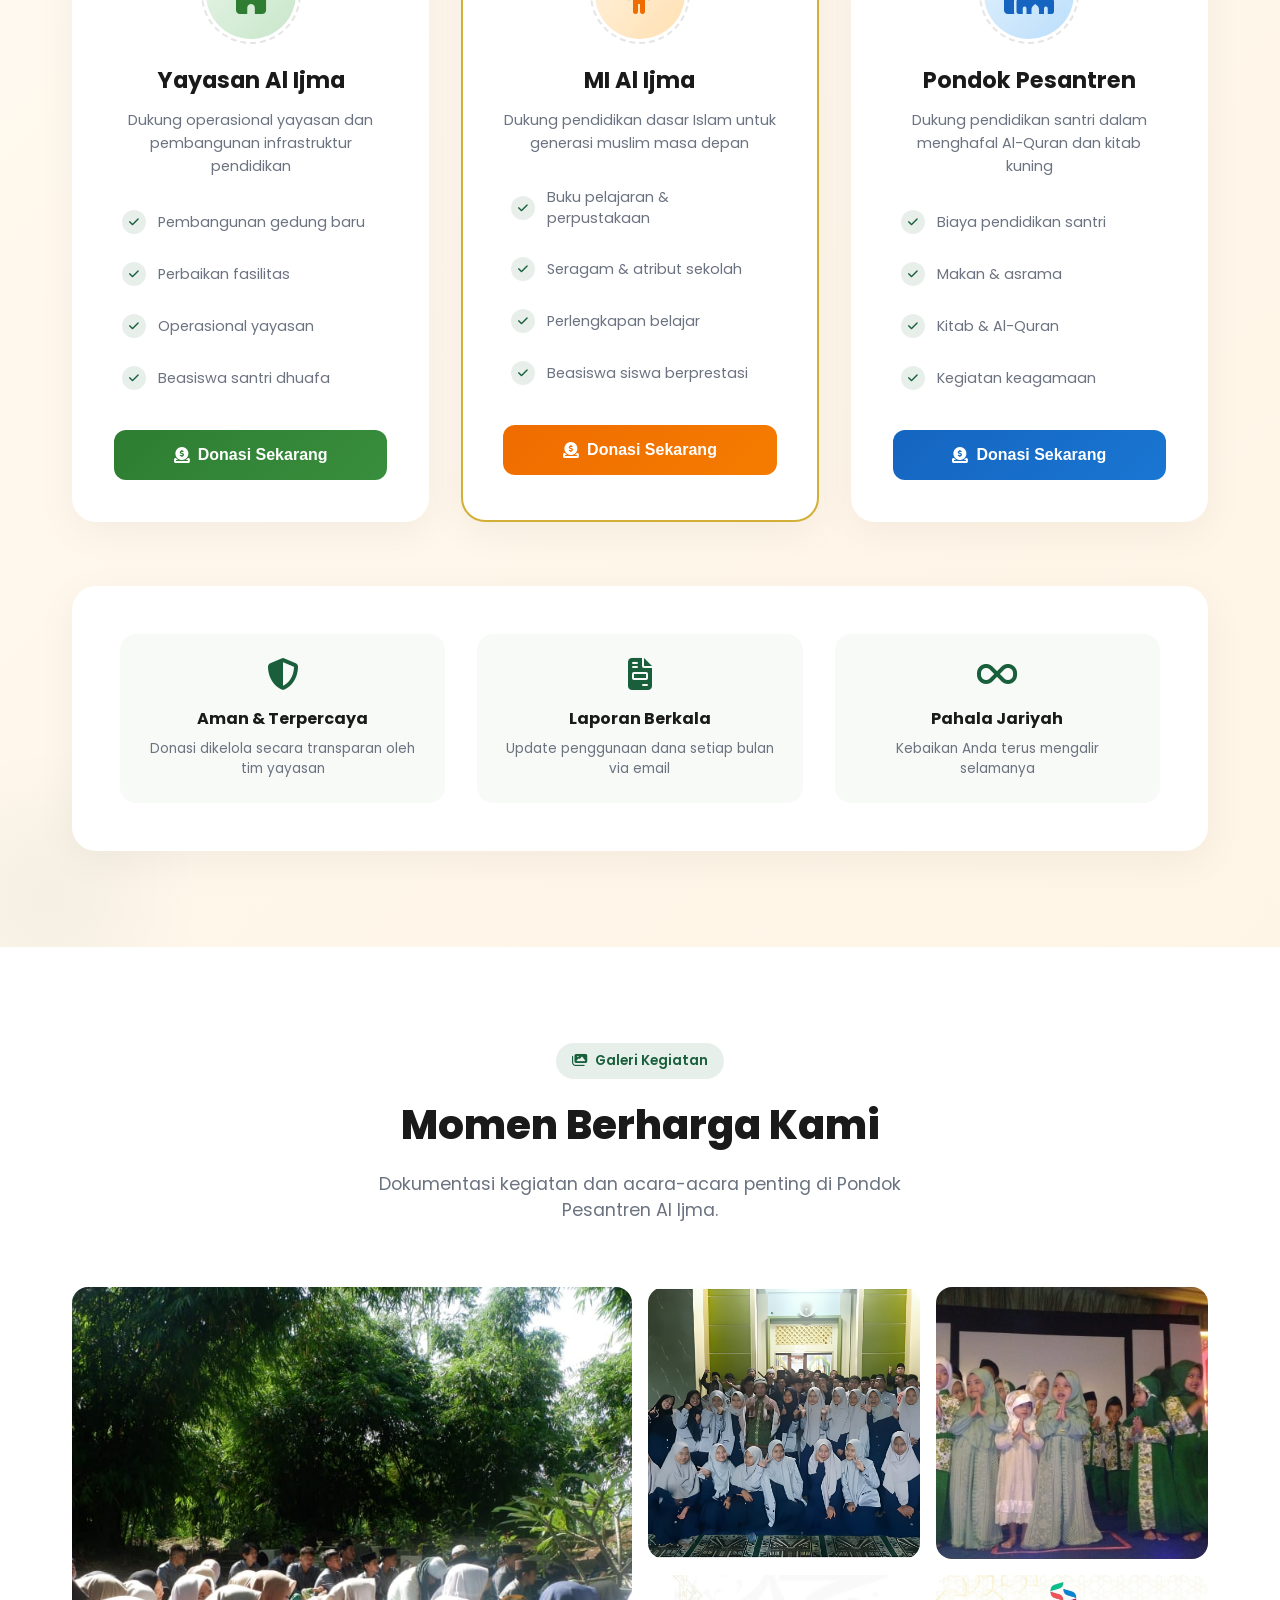
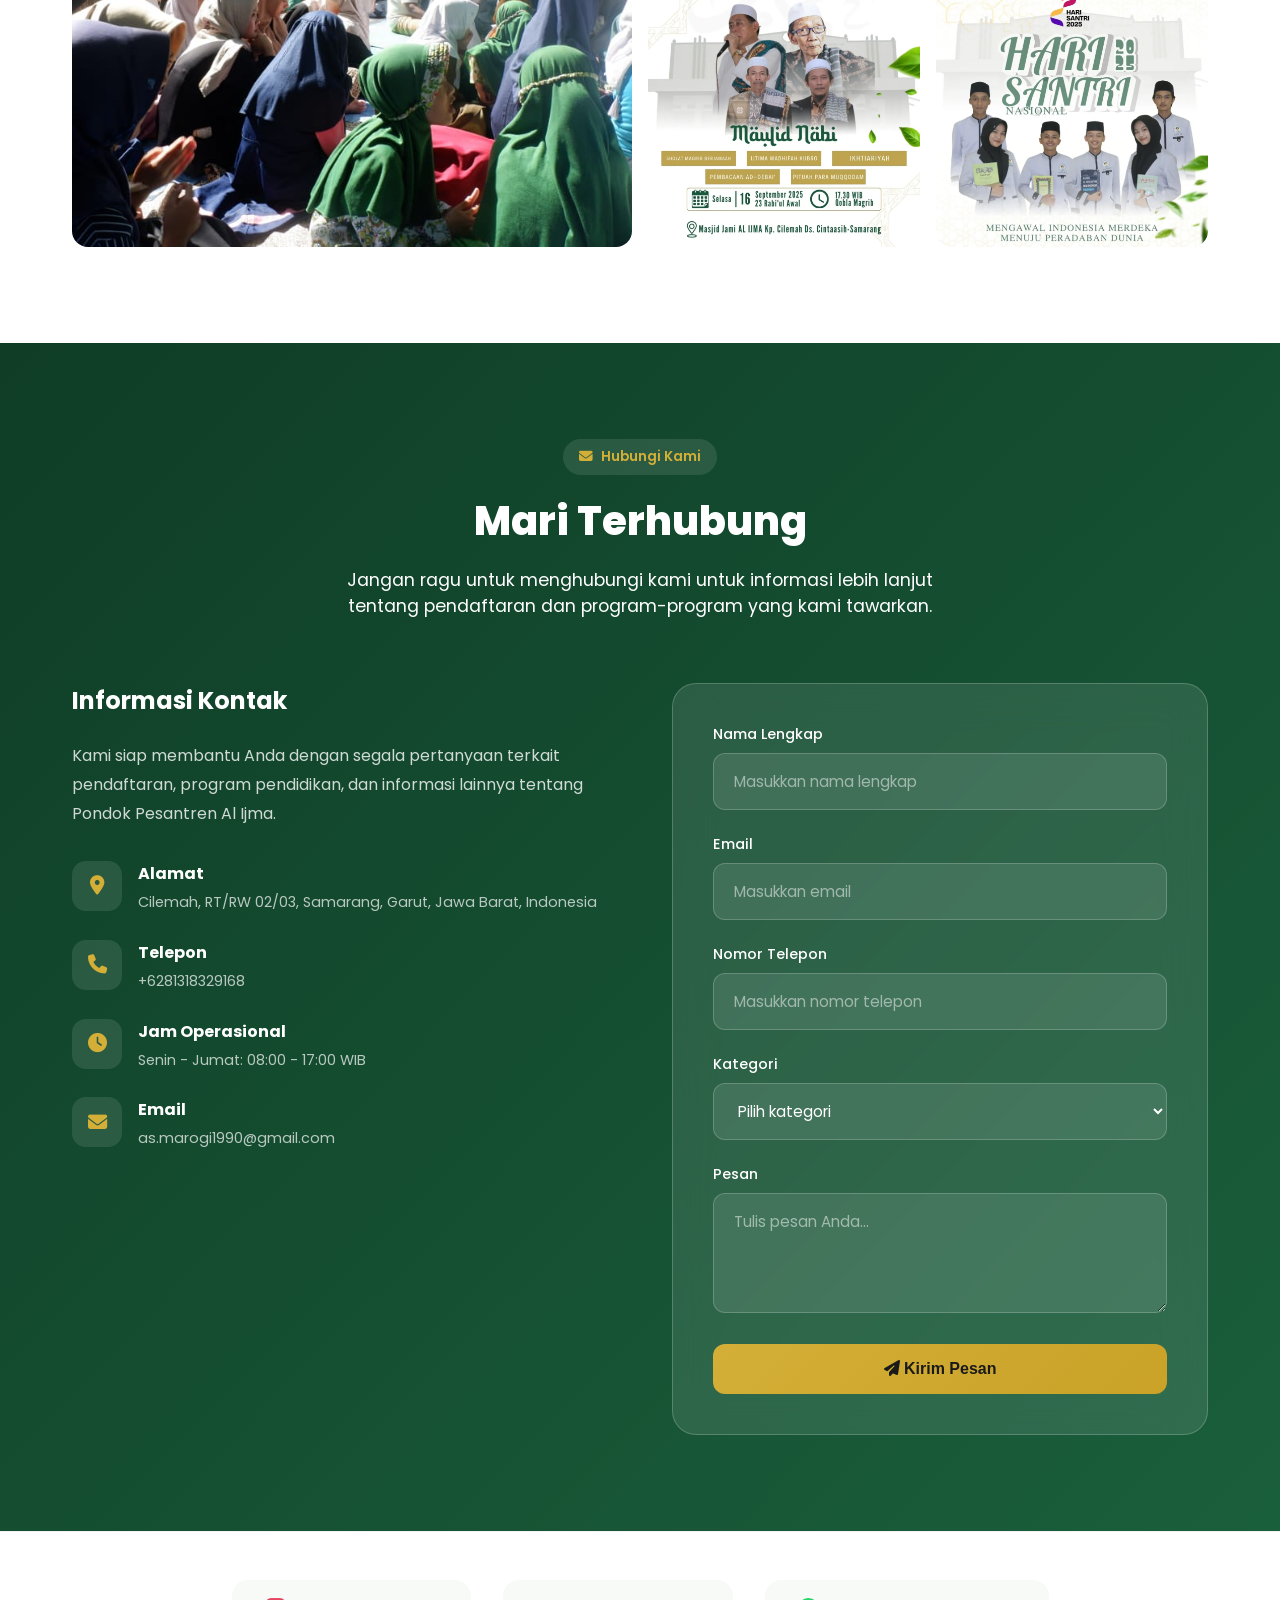
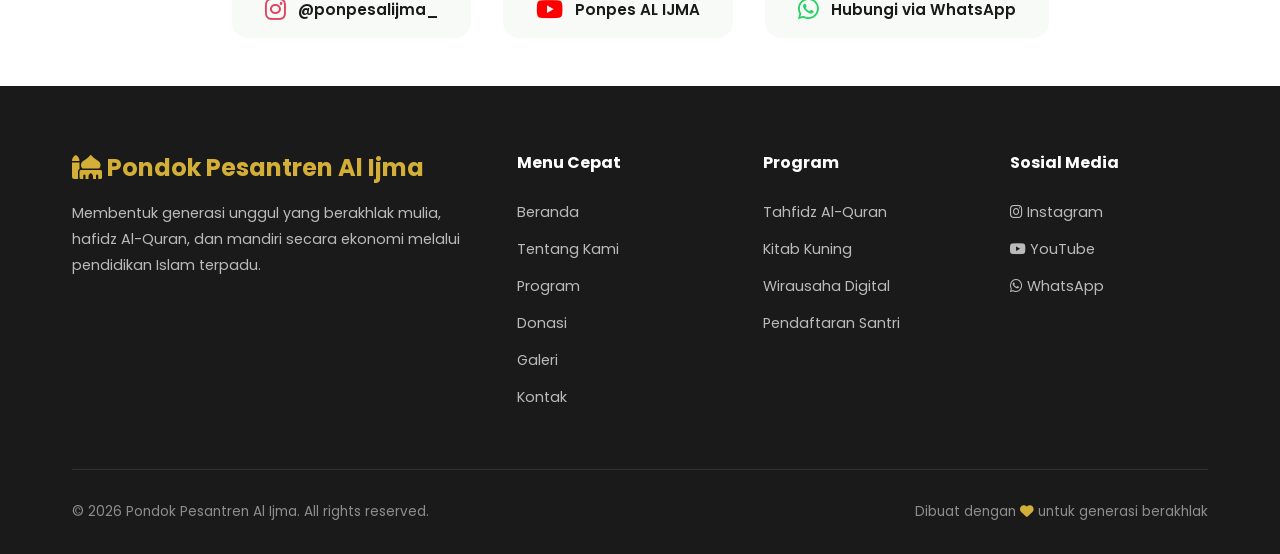
==== commit ed118130: "update fitur" ====
--- a/index.html
+++ b/index.html
@@ -5,32 +5,23 @@
     <meta name="viewport" content="width=device-width, initial-scale=1.0">
     <title>Pondok Pesantren Al Ijma - Samarang Garut</title>
     <link href="https://cdnjs.cloudflare.com/ajax/libs/font-awesome/6.4.0/css/all.min.css" rel="stylesheet">
-    <link href="https://fonts.googleapis.com/css2?family=Poppins:wght@300;400;500;600;700;800&family=Amiri:wght@400;700&display=swap" rel="stylesheet">
+    <link href="https://fonts.googleapis.com/css2?family=Poppins:wght@300;400;500;600;700;800&display=swap" rel="stylesheet">
+<base target="_blank">
     <link rel="stylesheet" href="css/style.css">
 <base target="_blank">
 </head>
 <body>
-    <!-- Loader -->
     <div class="loader" id="loader">
         <div class="loader-content">
-            <div class="loader-logo">
-                <i class="fas fa-mosque"></i>
-            </div>
+            <div class="loader-logo"><i class="fas fa-mosque"></i></div>
             <div class="loader-text">Pondok Pesantren Al Ijma</div>
         </div>
     </div>
-
-    <!-- Navigation -->
     <nav class="navbar" id="navbar">
         <div class="nav-container">
             <!-- <a href="#" class="logo">
-                <div class="logo-icon">
-                    <i class="fas fa-mosque"></i>
-                </div>
-                <div class="logo-text">
-                    Al Ijma
-                    <span>Samarang - Garut</span>
-                </div>
+                <div class="logo-icon"><i class="fas fa-mosque"></i></div>
+                <div class="logo-text">Al Ijma<span>Samarang - Garut</span></div>
             </a> -->
             <a href="#" class="logo">
                <img src="assets/logo/al ijma O.jpg" alt="Logo Al Ijma" style="height: 45px; width: auto;">
@@ -43,107 +34,56 @@
                 <li><a href="#beranda">Beranda</a></li>
                 <li><a href="#tentang">Tentang</a></li>
                 <li><a href="#program">Program</a></li>
+                <li><a href="#donasi">Donasi</a></li>
                 <li><a href="#galeri">Galeri</a></li>
                 <li><a href="#kontak">Kontak</a></li>
+                <li><a href="#donasi" class="nav-donate-btn"><i class="fas fa-heart"></i> Donasi</a></li>
             </ul>
-            <button class="mobile-menu-btn" id="mobileMenuBtn">
-                <i class="fas fa-bars"></i>
-            </button>
+            <button class="mobile-menu-btn" id="mobileMenuBtn"><i class="fas fa-bars"></i></button>
         </div>
     </nav>
-
-    <!-- Hero Section -->
     <section class="hero" id="beranda">
         <div class="hero-content">
             <div class="hero-text">
-                <div class="hero-badge">
-                    <i class="fas fa-star"></i>
-                    Pendidikan Islami Terpadu
-                </div>
-                <h1>
-                    Membentuk Generasi
-                    <span class="highlight">Unggul & Berakhlak</span>
-                    di Pondok Pesantren Al Ijma
-                </h1>
-                <p class="hero-subtitle">
-                    Pondok Pesantren Al Ijma Samarang Garut hadir sebagai solusi pendidikan Islam terpadu 
-                    yang menggabungkan kurikulum salafiyah dengan wirausaha kreatif untuk membentuk 
-                    generasi pemimpin masa depan.
-                </p>
+                <div class="hero-badge"><i class="fas fa-star"></i>Pendidikan Islami Terpadu</div>
+                <h1>Membentuk Generasi<span class="highlight">Unggul & Berakhlak</span>di Pondok Pesantren Al Ijma</h1>
+                <p class="hero-subtitle">Pondok Pesantren Al Ijma Samarang Garut hadir sebagai solusi pendidikan Islam terpadu yang menggabungkan kurikulum salafiyah dengan wirausaha kreatif untuk membentuk generasi pemimpin masa depan.</p>
                 <div class="hero-buttons">
-                    <a href="#program" class="btn btn-primary">
-                        <i class="fas fa-book-open"></i>
-                        Lihat Program
-                    </a>
-                    <a href="#kontak" class="btn btn-outline">
-                        <i class="fas fa-phone"></i>
-                        Hubungi Kami
-                    </a>
+                    <a href="#program" class="btn btn-primary"><i class="fas fa-book-open"></i>Lihat Program</a>
+                    <a href="#donasi" class="btn btn-donate"><i class="fas fa-hand-holding-heart"></i>Donasi Sekarang</a>
                 </div>
                 <div class="hero-stats">
-                    <div class="stat-item">
-                        <div class="stat-number" data-count="1000">0+</div>
-                        <div class="stat-label">Alumni</div>
-                    </div>
-                    <div class="stat-item">
-                        <div class="stat-number" data-count="15">0+</div>
-                        <div class="stat-label">Tahun Berdiri</div>
-                    </div>
-                    <div class="stat-item">
-                        <div class="stat-number" data-count="50">0+</div>
-                        <div class="stat-label">Pengajar</div>
-                    </div>
+                    <div class="stat-item"><div class="stat-number" data-count="1000">0+</div><div class="stat-label">Alumni</div></div>
+                    <div class="stat-item"><div class="stat-number" data-count="15">0+</div><div class="stat-label">Tahun Berdiri</div></div>
+                    <div class="stat-item"><div class="stat-number" data-count="50">0+</div><div class="stat-label">Pengajar</div></div>
                 </div>
             </div>
             <div class="hero-visual">
                 <div class="hero-card">
                     <div class="hero-card-content">
                         <div class="card-header">
-                            <div class="card-avatar">
-                                <i class="fas fa-graduation-cap"></i>
-                            </div>
-                            <div class="card-info">
-                                <h3>PONDOK PESANTREN AL IJMA</h3>
-                                <p>Tahun Ajaran 2026/2027</p>
-                            </div>
+                            <div class="card-avatar"><i class="fas fa-graduation-cap"></i></div>
+                            <div class="card-info"><h3>Pendaftaran Santri Baru</h3><p>Tahun Ajaran 2026/2027</p></div>
                         </div>
                         <div class="card-body">
-                            <div class="card-stat">
-                                <div class="card-stat-number">257</div>
-                                <div class="card-stat-label">Postingan</div>
-                            </div>
-                            <div class="card-stat">
-                                <div class="card-stat-number">1.074</div>
-                                <div class="card-stat-label">Pengikut</div>
-                            </div>
-                            <div class="card-stat">
-                                <div class="card-stat-number">154</div>
-                                <div class="card-stat-label">Mengikuti</div>
-                            </div>
-                            <div class="card-stat">
-                                <div class="card-stat-number">Aktif</div>
-                                <div class="card-stat-label">Status</div>
-                            </div>
-                        </div>
-                    </div>
-                </div>
-            </div>
-        </div>
-    </section>
-
-    <!-- About Section -->
+                            <div class="card-stat"><div class="card-stat-number">257</div><div class="card-stat-label">Postingan</div></div>
+                            <div class="card-stat"><div class="card-stat-number">1.074</div><div class="card-stat-label">Pengikut</div></div>
+                            <div class="card-stat"><div class="card-stat-number">154</div><div class="card-stat-label">Mengikuti</div></div>
+                            <div class="card-stat"><div class="card-stat-number">Aktif</div><div class="card-stat-label">Status</div></div>
+                        </div>
+                    </div>
+                </div>
+            </div>
+        </div>
+    </section>
     <section class="about" id="tentang">
         <div class="container">
             <div class="about-grid">
+                <!-- <div class="about-image">
+                    <div class="about-image-main"><i class="fas fa-mosque"></i></div>
+                    <div class="about-image-badge"><div class="number">15+</div><div class="text">Tahun Pengalaman</div></div>
+                </div> -->
                 <div class="about-image">
-                    <!-- <div class="about-image-main">
-                        <i class="fas fa-mosque"></i>
-                    </div> -->
-                    <!-- <div class="about-image-badge">
-                        <div class="number">15+</div>
-                        <div class="text">Tahun Pengalaman</div>
-                    </div> -->
-                    <div class="about-image">
                     <div class="about-image-main" style="background: var(--white);">
                       <img src="assets/logo/al ijma.jpg" alt="Logo Ponpes Al Ijma" style="width: 70%; height: auto; object-fit: contain;">
                          </div>
@@ -152,83 +92,33 @@
                        <div class="text">Tahun Pengalaman</div>
                          </div>
                     </div>
-                </div>
                 <div class="about-content">
-                    <div class="section-tag">
-                        <i class="fas fa-info-circle"></i>
-                        Tentang Kami
-                    </div>
+                    <div class="section-tag"><i class="fas fa-info-circle"></i>Tentang Kami</div>
                     <h3>Pondok Pesantren Al Ijma Samarang Garut</h3>
-                    <p>
-                        Pondok Pesantren Al Ijma merupakan lembaga pendidikan Islam yang berlokasi di 
-                        Cilemah, RT/RW 02/03, Samarang, Garut, Jawa Barat. Kami berkomitmen untuk 
-                        membentuk generasi muda yang unggul dalam ilmu agama, memiliki akhlak mulia, 
-                        serta mampu bersaing di era modern.
-                    </p>
-                    <p>
-                        Dengan pendekatan pendidikan salafiyah yang terpadu dengan program wirausaha 
-                        kreatif, kami mempersiapkan santri tidak hanya menjadi hafidz dan ulama, 
-                        tetapi juga entrepreneur yang mandiri dan berdaya saing.
-                    </p>
+                    <p>Pondok Pesantren Al Ijma merupakan lembaga pendidikan Islam yang berlokasi di Cilemah, RT/RW 02/03, Samarang, Garut, Jawa Barat. Kami berkomitmen untuk membentuk generasi muda yang unggul dalam ilmu agama, memiliki akhlak mulia, serta mampu bersaing di era modern.</p>
+                    <p>Dengan pendekatan pendidikan salafiyah yang terpadu dengan program wirausaha kreatif, kami mempersiapkan santri tidak hanya menjadi hafidz dan ulama, tetapi juga entrepreneur yang mandiri dan berdaya saing.</p>
                     <div class="about-features">
-                        <div class="about-feature">
-                            <i class="fas fa-quran"></i>
-                            <div>
-                                <h4>Pendidikan Salafiyah</h4>
-                                <p>Kurikulum kitab kuning klasik</p>
-                            </div>
-                        </div>
-                        <div class="about-feature">
-                            <i class="fas fa-laptop-code"></i>
-                            <div>
-                                <h4>Teknologi Modern</h4>
-                                <p>Pembelajaran berbasis digital</p>
-                            </div>
-                        </div>
-                        <div class="about-feature">
-                            <i class="fas fa-hand-holding-heart"></i>
-                            <div>
-                                <h4>Wirausaha Kreatif</h4>
-                                <p>Program kewirausahaan santri</p>
-                            </div>
-                        </div>
-                        <div class="about-feature">
-                            <i class="fas fa-users"></i>
-                            <div>
-                                <h4>Komunitas Global</h4>
-                                <p>Jaringan alumni internasional</p>
-                            </div>
-                        </div>
-                    </div>
-                </div>
-            </div>
-        </div>
-    </section>
-
-    <!-- Programs Section -->
+                        <div class="about-feature"><i class="fas fa-quran"></i><div><h4>Pendidikan Salafiyah</h4><p>Kurikulum kitab kuning klasik</p></div></div>
+                        <div class="about-feature"><i class="fas fa-laptop-code"></i><div><h4>Teknologi Modern</h4><p>Pembelajaran berbasis digital</p></div></div>
+                        <div class="about-feature"><i class="fas fa-hand-holding-heart"></i><div><h4>Wirausaha Kreatif</h4><p>Program kewirausahaan santri</p></div></div>
+                        <div class="about-feature"><i class="fas fa-users"></i><div><h4>Komunitas Global</h4><p>Jaringan alumni internasional</p></div></div>
+                    </div>
+                </div>
+            </div>
+        </div>
+    </section>
     <section class="programs" id="program">
         <div class="container">
             <div class="section-header">
-                <div class="section-tag">
-                    <i class="fas fa-layer-group"></i>
-                    Program Unggulan
-                </div>
+                <div class="section-tag"><i class="fas fa-layer-group"></i>Program Unggulan</div>
                 <h2 class="section-title">Program Pendidikan Kami</h2>
-                <p class="section-subtitle">
-                    Berbagai program pendidikan yang dirancang untuk mengembangkan potensi santri 
-                    secara menyeluruh dalam bidang keagamaan, akademik, dan kewirausahaan.
-                </p>
+                <p class="section-subtitle">Berbagai program pendidikan yang dirancang untuk mengembangkan potensi santri secara menyeluruh dalam bidang keagamaan, akademik, dan kewirausahaan.</p>
             </div>
             <div class="programs-grid">
                 <div class="program-card fade-up">
-                    <div class="program-icon">
-                        <i class="fas fa-book-quran"></i>
-                    </div>
+                    <div class="program-icon"><i class="fas fa-book-quran"></i></div>
                     <h3>Tahfidz Al-Quran</h3>
-                    <p>
-                        Program penghafalan Al-Quran dengan metode yang sistematis dan terukur, 
-                        dibimbing oleh ustadz yang berpengalaman dan berkompeten.
-                    </p>
+                    <p>Program penghafalan Al-Quran dengan metode yang sistematis dan terukur, dibimbing oleh ustadz yang berpengalaman dan berkompeten.</p>
                     <ul class="program-features">
                         <li><i class="fas fa-check-circle"></i> Hafalan 30 Juz</li>
                         <li><i class="fas fa-check-circle"></i> Murojaah Harian</li>
@@ -236,14 +126,9 @@
                     </ul>
                 </div>
                 <div class="program-card fade-up">
-                    <div class="program-icon">
-                        <i class="fas fa-graduation-cap"></i>
-                    </div>
+                    <div class="program-icon"><i class="fas fa-graduation-cap"></i></div>
                     <h3>Kitab Kuning</h3>
-                    <p>
-                        Pembelajaran kitab klasik salafiyah secara mendalam untuk membentuk 
-                        pemahaman keislaman yang kokoh dan komprehensif.
-                    </p>
+                    <p>Pembelajaran kitab klasik salafiyah secara mendalam untuk membentuk pemahaman keislaman yang kokoh dan komprehensif.</p>
                     <ul class="program-features">
                         <li><i class="fas fa-check-circle"></i> Fiqih & Ushul Fiqih</li>
                         <li><i class="fas fa-check-circle"></i> Hadits & Tafsir</li>
@@ -251,14 +136,9 @@
                     </ul>
                 </div>
                 <div class="program-card fade-up">
-                    <div class="program-icon">
-                        <i class="fas fa-laptop"></i>
-                    </div>
+                    <div class="program-icon"><i class="fas fa-laptop"></i></div>
                     <h3>Wirausaha Digital</h3>
-                    <p>
-                        Program kewirausahaan kreatif berbasis teknologi untuk melatih santri 
-                        menjadi entrepreneur mandiri dan inovatif.
-                    </p>
+                    <p>Program kewirausahaan kreatif berbasis teknologi untuk melatih santri menjadi entrepreneur mandiri dan inovatif.</p>
                     <ul class="program-features">
                         <li><i class="fas fa-check-circle"></i> Digital Marketing</li>
                         <li><i class="fas fa-check-circle"></i> E-Commerce</li>
@@ -268,8 +148,99 @@
             </div>
         </div>
     </section>
-
-    <!-- Gallery Section -->
+    <!-- Donation Section -->
+    <section class="donation" id="donasi">
+        <div class="container">
+            <div class="section-header">
+                <div class="section-tag">
+                    <i class="fas fa-hand-holding-heart"></i>
+                    Donasi & Infaq
+                </div>
+                <h2 class="section-title">Dukung Pendidikan Islam</h2>
+                <p class="section-subtitle">
+                    Berikan kontribusi terbaik Anda untuk mendukung 3 lembaga pendidikan di bawah naungan 
+                    Yayasan Al Ijma. Setiap rupiah bernilai pahala jariyah.
+                </p>
+            </div>
+            <div class="donation-grid">
+                <!-- Yayasan -->
+                <div class="donation-card fade-up">
+                    <div class="donation-icon">
+                        <i class="fas fa-building"></i>
+                    </div>
+                    <h3>Yayasan Al Ijma</h3>
+                    <p class="subtitle">Dukung operasional yayasan dan pembangunan infrastruktur pendidikan</p>
+                    <ul class="donation-features">
+                        <li><i class="fas fa-check"></i> Pembangunan gedung baru</li>
+                        <li><i class="fas fa-check"></i> Perbaikan fasilitas</li>
+                        <li><i class="fas fa-check"></i> Operasional yayasan</li>
+                        <li><i class="fas fa-check"></i> Beasiswa santri dhuafa</li>
+                    </ul>
+                    <button class="btn-donate-card" onclick="openDonationModal('yayasan')">
+                        <i class="fas fa-donate"></i>
+                        Donasi Sekarang
+                    </button>
+                </div>
+                <!-- MI -->
+                <div class="donation-card featured fade-up">
+                    <div class="donation-icon">
+                        <i class="fas fa-child"></i>
+                    </div>
+                    <h3>MI Al Ijma</h3>
+                    <p class="subtitle">Dukung pendidikan dasar Islam untuk generasi muslim masa depan</p>
+                    <ul class="donation-features">
+                        <li><i class="fas fa-check"></i> Buku pelajaran & perpustakaan</li>
+                        <li><i class="fas fa-check"></i> Seragam & atribut sekolah</li>
+                        <li><i class="fas fa-check"></i> Perlengkapan belajar</li>
+                        <!-- <li><i class="fas fa-check"></i> Kegiatan ekstrakurikuler</li> -->
+                        <li><i class="fas fa-check"></i> Beasiswa siswa berprestasi</li>
+                    </ul>
+                    <button class="btn-donate-card" onclick="openDonationModal('mi')">
+                        <i class="fas fa-donate"></i>
+                        Donasi Sekarang
+                    </button>
+                </div>
+                <!-- Ponpes -->
+                <div class="donation-card fade-up">
+                    <div class="donation-icon">
+                        <i class="fas fa-mosque"></i>
+                    </div>
+                    <h3>Pondok Pesantren</h3>
+                    <p class="subtitle">Dukung pendidikan santri dalam menghafal Al-Quran dan kitab kuning</p>
+                    <ul class="donation-features">
+                        <li><i class="fas fa-check"></i> Biaya pendidikan santri</li>
+                        <li><i class="fas fa-check"></i> Makan & asrama</li>
+                        <li><i class="fas fa-check"></i> Kitab & Al-Quran</li>
+                        <li><i class="fas fa-check"></i> Kegiatan keagamaan</li>
+                    </ul>
+                    <button class="btn-donate-card" onclick="openDonationModal('ponpes')">
+                        <i class="fas fa-donate"></i>
+                        Donasi Sekarang
+                    </button>
+                </div>
+            </div>
+            <div class="donation-info">
+                <div class="donation-info-grid">
+                    <div class="donation-info-item">
+                        <i class="fas fa-shield-alt"></i>
+                        <h4>Aman & Terpercaya</h4>
+                        <p>Donasi dikelola secara transparan oleh tim yayasan</p>
+                    </div>
+                    <div class="donation-info-item">
+                        <i class="fas fa-file-invoice"></i>
+                        <h4>Laporan Berkala</h4>
+                        <p>Update penggunaan dana setiap bulan via email</p>
+                    </div>
+                    <div class="donation-info-item">
+                        <i class="fas fa-infinity"></i>
+                        <h4>Pahala Jariyah</h4>
+                        <p>Kebaikan Anda terus mengalir selamanya</p>
+                    </div>
+                </div>
+            </div>
+        </div>
+    </section>
+     <!-- Gallery Section -->
     <section class="gallery" id="galeri">
         <div class="container">
             <div class="section-header">
@@ -331,7 +302,6 @@
             </div>
         </div>
     </section>
-
     <!-- Contact Section -->
     <section class="contact" id="kontak">
         <div class="container">
@@ -365,7 +335,7 @@
                             <i class="fas fa-phone"></i>
                             <div>
                                 <h4>Telepon</h4>
-                                <p>+6281318329068</p>
+                                <p>+6281318329168</p>
                             </div>
                         </div>
                         <div class="contact-detail">
@@ -399,6 +369,16 @@
                             <input type="tel" id="telepon" name="telepon" placeholder="Masukkan nomor telepon">
                         </div>
                         <div class="form-group">
+                            <label for="kategori">Kategori</label>
+                            <select id="kategori" name="kategori">
+                                <option value="">Pilih kategori</option>
+                                <option value="pendaftaran">Pendaftaran Santri</option>
+                                <option value="donasi">Donasi & Infaq</option>
+                                <option value="kunjungan">Kunjungan</option>
+                                <option value="lainnya">Lainnya</option>
+                            </select>
+                        </div>
+                        <div class="form-group">
                             <label for="pesan">Pesan</label>
                             <textarea id="pesan" name="pesan" placeholder="Tulis pesan Anda..." required></textarea>
                         </div>
@@ -411,7 +391,6 @@
             </div>
         </div>
     </section>
-
     <!-- Social Section -->
     <section class="social-section">
         <div class="container">
@@ -424,14 +403,13 @@
                     <i class="fab fa-youtube"></i>
                     <span>Ponpes AL IJMA</span>
                 </a>
-                <a href="https://wa.me/6281318329068" target="_blank" class="social-item whatsapp">
+                <a href="https://wa.me/6281318329168" target="_blank" class="social-item whatsapp">
                     <i class="fab fa-whatsapp"></i>
                     <span>Hubungi via WhatsApp</span>
                 </a>
             </div>
         </div>
     </section>
-
     <!-- Footer -->
     <footer class="footer">
         <div class="container">
@@ -449,6 +427,7 @@
                         <li><a href="#beranda">Beranda</a></li>
                         <li><a href="#tentang">Tentang Kami</a></li>
                         <li><a href="#program">Program</a></li>
+                        <li><a href="#donasi">Donasi</a></li>
                         <li><a href="#galeri">Galeri</a></li>
                         <li><a href="#kontak">Kontak</a></li>
                     </ul>
@@ -467,7 +446,7 @@
                     <ul>
                         <li><a href="https://instagram.com/ponpesalijma_" target="_blank"><i class="fab fa-instagram"></i> Instagram</a></li>
                         <li><a href="https://youtube.com/@ponpesalijmasamarang_garut6129" target="_blank"><i class="fab fa-youtube"></i> YouTube</a></li>
-                        <li><a href="https://wa.me/62813183290XX" target="_blank"><i class="fab fa-whatsapp"></i> WhatsApp</a></li>
+                        <li><a href="https://wa.me/6281318329168" target="_blank"><i class="fab fa-whatsapp"></i> WhatsApp</a></li>
                     </ul>
                 </div>
             </div>
@@ -477,7 +456,45 @@
             </div>
         </div>
     </footer>
-
+    <!-- Donation Modal -->
+    <div class="modal-overlay" id="donationModal">
+        <div class="modal-content">
+            <button class="modal-close" onclick="closeDonationModal()">
+                <i class="fas fa-times"></i>
+            </button>
+            <div class="modal-header">
+                <i class="fas fa-hand-holding-heart"></i>
+                <h3 id="modalTitle">Donasi</h3>
+                <p>Silakan transfer ke rekening berikut</p>
+            </div>
+            <div class="qr-placeholder">
+                <i class="fas fa-qrcode"></i>
+                <span>Scan QR Code</span>
+            </div>
+            <div class="bank-info">
+                <div class="bank-info-item">
+                    <span>Bank</span>
+                    <span id="modalBank">Bank BRI</span>
+                </div>
+                <div class="bank-info-item">
+                    <span>No. Rekening</span>
+                    <span id="modalRekening">4179-01-030971-53-9</span>
+                    <button class="copy-btn" onclick="copyToClipboard('modalRekening')">Copy</button>
+                </div>
+                <div class="bank-info-item">
+                    <span>Atas Nama</span>
+                    <span id="modalAtasNama">Yayasan Al Ijma</span>
+                </div>
+            </div>
+            <p style="text-align: center; color: var(--gray); font-size: 0.85rem; margin-top: 1rem;">
+                Setelah transfer, silakan konfirmasi via WhatsApp
+            </p>
+            <a href="https://wa.me/6281318329168" target="_blank" class="btn btn-primary" style="width: 100%; margin-top: 1rem; justify-content: center;">
+                <i class="fab fa-whatsapp"></i>
+                Konfirmasi via WhatsApp
+            </a>
+        </div>
+    </div>
     <script src="js/script.js"></script>
 </body>
 </html>
--- a/css/style.css
+++ b/css/style.css
@@ -11,1109 +11,260 @@
             --transition: all 0.4s cubic-bezier(0.4, 0, 0.2, 1);
         }
 
-        * {
-            margin: 0;
-            padding: 0;
-            box-sizing: border-box;
-        }
-
-        body {
-            font-family: 'Poppins', sans-serif;
-            background: var(--light);
-            color: var(--dark);
-            overflow-x: hidden;
-        }
-
-        /* Custom Scrollbar */
-        ::-webkit-scrollbar {
-            width: 8px;
-        }
-        ::-webkit-scrollbar-track {
-            background: var(--light);
-        }
-        ::-webkit-scrollbar-thumb {
-            background: var(--primary);
-            border-radius: 4px;
-        }
+        * { margin: 0; padding: 0; box-sizing: border-box; }
+        body { font-family: 'Poppins', sans-serif; background: var(--light); color: var(--dark); overflow-x: hidden; }
+        ::-webkit-scrollbar { width: 8px; }
+        ::-webkit-scrollbar-track { background: var(--light); }
+        ::-webkit-scrollbar-thumb { background: var(--primary); border-radius: 4px; }
 
         /* Navigation */
-        .navbar {
-            position: fixed;
-            top: 0;
-            width: 100%;
-            z-index: 1000;
-            padding: 1rem 0;
-            transition: var(--transition);
-        }
-
-        .navbar.scrolled {
-            background: rgba(26, 95, 60, 0.95);
-            backdrop-filter: blur(20px);
-            padding: 0.5rem 0;
-            box-shadow: 0 4px 30px rgba(0,0,0,0.1);
-        }
-
-        .nav-container {
-            max-width: 1200px;
-            margin: 0 auto;
-            padding: 0 2rem;
-            display: flex;
-            justify-content: space-between;
-            align-items: center;
-        }
-
-        .logo {
-            display: flex;
-            align-items: center;
-            gap: 0.75rem;
-            text-decoration: none;
-            color: var(--white);
-        }
-
-        .logo-icon {
-            width: 45px;
-            height: 45px;
-            background: linear-gradient(135deg, var(--primary-light), var(--primary));
-            border-radius: 12px;
-            display: flex;
-            align-items: center;
-            justify-content: center;
-            font-size: 1.5rem;
-            box-shadow: 0 4px 15px rgba(26, 95, 60, 0.3);
-        }
-
-        .logo-text {
-            font-weight: 700;
-            font-size: 1.1rem;
-            line-height: 1.2;
-        }
-
-        .logo-text span {
-            font-size: 0.75rem;
-            font-weight: 400;
-            opacity: 0.9;
-            display: block;
-        }
-
-        .nav-links {
-            display: flex;
-            gap: 2rem;
-            list-style: none;
-        }
-
-        .nav-links a {
-            color: var(--white);
-            text-decoration: none;
-            font-weight: 500;
-            font-size: 0.9rem;
-            position: relative;
-            padding: 0.5rem 0;
-            transition: var(--transition);
-        }
-
-        .nav-links a::after {
-            content: '';
-            position: absolute;
-            bottom: 0;
-            left: 0;
-            width: 0;
-            height: 2px;
-            background: var(--accent);
-            transition: var(--transition);
-        }
-
-        .nav-links a:hover::after {
-            width: 100%;
-        }
-
-        .nav-links a:hover {
-            color: var(--accent-light);
-        }
-
-        .mobile-menu-btn {
-            display: none;
-            background: none;
-            border: none;
-            color: var(--white);
-            font-size: 1.5rem;
-            cursor: pointer;
-        }
-
-        /* Hero Section */
-        .hero {
-            min-height: 100vh;
-            background: linear-gradient(135deg, rgba(15, 61, 38, 0.9), rgba(26, 95, 60, 0.85)),
-                        url('data:image/svg+xml,<svg xmlns="http://www.w3.org/2000/svg" viewBox="0 0 1440 320"><path fill="%23ffffff" fill-opacity="0.03" d="M0,96L48,112C96,128,192,160,288,160C384,160,480,128,576,122.7C672,117,768,139,864,154.7C960,171,1056,181,1152,165.3C1248,149,1344,107,1392,85.3L1440,64L1440,320L1392,320C1344,320,1248,320,1152,320C1056,320,960,320,864,320C768,320,672,320,576,320C480,320,384,320,288,320C192,320,96,320,48,320L0,320Z"></path></svg>');
-            background-size: cover;
-            background-position: center;
-            display: flex;
-            align-items: center;
-            position: relative;
-            overflow: hidden;
-        }
-
-        .hero::before {
-            content: '';
-            position: absolute;
-            top: -50%;
-            right: -20%;
-            width: 600px;
-            height: 600px;
-            background: radial-gradient(circle, rgba(212, 175, 55, 0.1) 0%, transparent 70%);
-            border-radius: 50%;
-            animation: float 6s ease-in-out infinite;
-        }
-
-        @keyframes float {
-            0%, 100% { transform: translateY(0) rotate(0deg); }
-            50% { transform: translateY(-30px) rotate(5deg); }
-        }
-
-        .hero-content {
-            max-width: 1200px;
-            margin: 0 auto;
-            padding: 0 2rem;
-            display: grid;
-            grid-template-columns: 1fr 1fr;
-            gap: 4rem;
-            align-items: center;
-            position: relative;
-            z-index: 1;
-        }
-
-        .hero-badge {
-            display: inline-flex;
-            align-items: center;
-            gap: 0.5rem;
-            background: rgba(212, 175, 55, 0.2);
-            border: 1px solid rgba(212, 175, 55, 0.3);
-            padding: 0.5rem 1rem;
-            border-radius: 50px;
-            font-size: 0.85rem;
-            color: var(--accent-light);
-            margin-bottom: 1.5rem;
-            backdrop-filter: blur(10px);
-        }
-
-        .hero h1 {
-            font-size: 3.5rem;
-            font-weight: 800;
-            color: var(--white);
-            line-height: 1.1;
-            margin-bottom: 1.5rem;
-        }
-
-        .hero h1 .highlight {
-            color: var(--accent);
-            position: relative;
-            display: inline-block;
-        }
-
-        .hero h1 .highlight::after {
-            content: '';
-            position: absolute;
-            bottom: 5px;
-            left: 0;
-            width: 100%;
-            height: 8px;
-            background: rgba(212, 175, 55, 0.3);
-            border-radius: 4px;
-            z-index: -1;
-        }
-
-        .hero-subtitle {
-            font-size: 1.1rem;
-            color: rgba(255,255,255,0.85);
-            margin-bottom: 2rem;
-            line-height: 1.7;
-            max-width: 500px;
-        }
-
-        .hero-buttons {
-            display: flex;
-            gap: 1rem;
-            flex-wrap: wrap;
-        }
-
-        .btn {
-            padding: 1rem 2rem;
-            border-radius: 12px;
-            font-weight: 600;
-            font-size: 0.95rem;
-            text-decoration: none;
-            transition: var(--transition);
-            display: inline-flex;
-            align-items: center;
-            gap: 0.5rem;
-            cursor: pointer;
-            border: none;
-        }
-
-        .btn-primary {
-            background: linear-gradient(135deg, var(--accent), #c9a227);
-            color: var(--dark);
-            box-shadow: 0 10px 30px rgba(212, 175, 55, 0.3);
-        }
-
-        .btn-primary:hover {
-            transform: translateY(-3px);
-            box-shadow: 0 15px 40px rgba(212, 175, 55, 0.4);
-        }
-
-        .btn-outline {
-            background: transparent;
-            color: var(--white);
-            border: 2px solid rgba(255,255,255,0.3);
-        }
-
-        .btn-outline:hover {
-            background: rgba(255,255,255,0.1);
-            border-color: var(--white);
-            transform: translateY(-3px);
-        }
-
-        .hero-stats {
-            display: flex;
-            gap: 2rem;
-            margin-top: 3rem;
-            padding-top: 2rem;
-            border-top: 1px solid rgba(255,255,255,0.1);
-        }
-
-        .stat-item {
-            text-align: center;
-        }
-
-        .stat-number {
-            font-size: 2rem;
-            font-weight: 800;
-            color: var(--accent);
-        }
-
-        .stat-label {
-            font-size: 0.8rem;
-            color: rgba(255,255,255,0.7);
-            text-transform: uppercase;
-            letter-spacing: 1px;
-        }
-
-        .hero-visual {
-            position: relative;
-            display: flex;
-            justify-content: center;
-            align-items: center;
-        }
-
-        .hero-card {
-            background: rgba(255,255,255,0.1);
-            backdrop-filter: blur(20px);
-            border: 1px solid rgba(255,255,255,0.2);
-            border-radius: 24px;
-            padding: 2rem;
-            width: 100%;
-            max-width: 400px;
-            position: relative;
-            overflow: hidden;
-        }
-
-        .hero-card::before {
-            content: '';
-            position: absolute;
-            top: -50%;
-            left: -50%;
-            width: 200%;
-            height: 200%;
-            background: conic-gradient(from 0deg, transparent, rgba(212, 175, 55, 0.1), transparent);
-            animation: rotate 10s linear infinite;
-        }
-
-        @keyframes rotate {
-            100% { transform: rotate(360deg); }
-        }
-
-        .hero-card-content {
-            position: relative;
-            z-index: 1;
-        }
-
-        .card-header {
-            display: flex;
-            align-items: center;
-            gap: 1rem;
-            margin-bottom: 1.5rem;
-        }
-
-        .card-avatar {
-            width: 60px;
-            height: 60px;
-            background: linear-gradient(135deg, var(--primary-light), var(--primary));
-            border-radius: 16px;
-            display: flex;
-            align-items: center;
-            justify-content: center;
-            font-size: 1.8rem;
-            color: var(--white);
-        }
-
-        .card-info h3 {
-            color: var(--white);
-            font-size: 1.1rem;
-        }
-
-        .card-info p {
-            color: rgba(255,255,255,0.7);
-            font-size: 0.85rem;
-        }
-
-        .card-body {
-            display: grid;
-            grid-template-columns: 1fr 1fr;
-            gap: 1rem;
-        }
-
-        .card-stat {
-            background: rgba(255,255,255,0.05);
-            padding: 1rem;
-            border-radius: 12px;
-            text-align: center;
-        }
-
-        .card-stat-number {
-            font-size: 1.5rem;
-            font-weight: 700;
-            color: var(--accent);
-        }
-
-        .card-stat-label {
-            font-size: 0.75rem;
-            color: rgba(255,255,255,0.6);
-        }
-
-        /* Section Styles */
-        section {
-            padding: 6rem 0;
-        }
-
-        .container {
-            max-width: 1200px;
-            margin: 0 auto;
-            padding: 0 2rem;
-        }
-
-        .section-header {
-            text-align: center;
-            margin-bottom: 4rem;
-        }
-
-        .section-tag {
-            display: inline-flex;
-            align-items: center;
-            gap: 0.5rem;
-            background: rgba(26, 95, 60, 0.1);
-            color: var(--primary);
-            padding: 0.5rem 1rem;
-            border-radius: 50px;
-            font-size: 0.85rem;
-            font-weight: 600;
-            margin-bottom: 1rem;
-        }
-
-        .section-title {
-            font-size: 2.5rem;
-            font-weight: 800;
-            color: var(--dark);
-            margin-bottom: 1rem;
-        }
-
-        .section-subtitle {
-            color: var(--gray);
-            font-size: 1.1rem;
-            max-width: 600px;
-            margin: 0 auto;
-        }
-
-        /* About Section */
-        .about {
-            background: var(--white);
-        }
-
-        .about-grid {
-            display: grid;
-            grid-template-columns: 1fr 1fr;
-            gap: 4rem;
-            align-items: center;
-        }
-
-        .about-image {
-            position: relative;
-        }
-
-        .about-image-main {
-            width: 100%;
-            height: 450px;
-            background: linear-gradient(135deg, var(--primary-light), var(--primary));
-            border-radius: 24px;
-            display: flex;
-            align-items: center;
-            justify-content: center;
-            font-size: 5rem;
-            color: rgba(255,255,255,0.3);
-            position: relative;
-            overflow: hidden;
-        }
-
-        .about-image-main::before {
-            content: '';
-            position: absolute;
-            inset: 0;
-            background: url('data:image/svg+xml,<svg xmlns="http://www.w3.org/2000/svg" viewBox="0 0 100 100"><circle cx="50" cy="50" r="40" fill="none" stroke="rgba(255,255,255,0.1)" stroke-width="0.5"/><circle cx="50" cy="50" r="30" fill="none" stroke="rgba(255,255,255,0.1)" stroke-width="0.5"/><circle cx="50" cy="50" r="20" fill="none" stroke="rgba(255,255,255,0.1)" stroke-width="0.5"/></svg>');
-            background-size: 200px;
-            opacity: 0.5;
-        }
-
-        .about-image-badge {
-            position: absolute;
-            bottom: -20px;
-            right: -20px;
-            background: var(--white);
-            padding: 1.5rem;
-            border-radius: 20px;
-            box-shadow: 0 20px 40px rgba(0,0,0,0.1);
-            text-align: center;
-            min-width: 150px;
-        }
-
-        .about-image-badge .number {
-            font-size: 2.5rem;
-            font-weight: 800;
-            color: var(--primary);
-            line-height: 1;
-        }
-
-        .about-image-badge .text {
-            font-size: 0.8rem;
-            color: var(--gray);
-            margin-top: 0.25rem;
-        }
-
-        .about-content h3 {
-            font-size: 2rem;
-            font-weight: 700;
-            color: var(--dark);
-            margin-bottom: 1.5rem;
-        }
-
-        .about-content p {
-            color: var(--gray);
-            line-height: 1.8;
-            margin-bottom: 1.5rem;
-        }
-
-        .about-features {
-            display: grid;
-            grid-template-columns: 1fr 1fr;
-            gap: 1rem;
-            margin-top: 2rem;
-        }
-
-        .about-feature {
-            display: flex;
-            align-items: flex-start;
-            gap: 0.75rem;
-        }
-
-        .about-feature i {
-            width: 40px;
-            height: 40px;
-            background: rgba(26, 95, 60, 0.1);
-            color: var(--primary);
-            border-radius: 10px;
-            display: flex;
-            align-items: center;
-            justify-content: center;
-            font-size: 1rem;
-            flex-shrink: 0;
-        }
-
-        .about-feature h4 {
-            font-size: 0.95rem;
-            font-weight: 600;
-            color: var(--dark);
-            margin-bottom: 0.25rem;
-        }
-
-        .about-feature p {
-            font-size: 0.85rem;
-            color: var(--gray);
-            margin: 0;
-        }
-
-        /* Programs Section */
-        .programs {
-            background: linear-gradient(180deg, var(--light) 0%, var(--white) 100%);
-        }
-
-        .programs-grid {
-            display: grid;
-            grid-template-columns: repeat(3, 1fr);
-            gap: 2rem;
-        }
-
-        .program-card {
-            background: var(--white);
-            border-radius: 24px;
-            padding: 2.5rem;
-            position: relative;
-            overflow: hidden;
-            transition: var(--transition);
-            border: 1px solid rgba(0,0,0,0.05);
-        }
-
-        .program-card:hover {
-            transform: translateY(-10px);
-            box-shadow: 0 30px 60px rgba(0,0,0,0.1);
-        }
-
-        .program-card::before {
-            content: '';
-            position: absolute;
-            top: 0;
-            left: 0;
-            width: 100%;
-            height: 4px;
-            background: linear-gradient(90deg, var(--primary), var(--accent));
-            transform: scaleX(0);
-            transform-origin: left;
-            transition: var(--transition);
-        }
-
-        .program-card:hover::before {
-            transform: scaleX(1);
-        }
-
-        .program-icon {
-            width: 70px;
-            height: 70px;
-            background: linear-gradient(135deg, rgba(26, 95, 60, 0.1), rgba(26, 95, 60, 0.05));
-            border-radius: 20px;
-            display: flex;
-            align-items: center;
-            justify-content: center;
-            font-size: 1.8rem;
-            color: var(--primary);
-            margin-bottom: 1.5rem;
-            transition: var(--transition);
-        }
-
-        .program-card:hover .program-icon {
-            background: linear-gradient(135deg, var(--primary), var(--primary-light));
-            color: var(--white);
-            transform: rotateY(360deg);
-        }
-
-        .program-card h3 {
-            font-size: 1.3rem;
-            font-weight: 700;
-            color: var(--dark);
-            margin-bottom: 0.75rem;
-        }
-
-        .program-card p {
-            color: var(--gray);
-            font-size: 0.9rem;
-            line-height: 1.7;
-        }
-
-        .program-features {
-            margin-top: 1.5rem;
-            padding-top: 1.5rem;
-            border-top: 1px solid rgba(0,0,0,0.05);
-        }
-
-        .program-features li {
-            display: flex;
-            align-items: center;
-            gap: 0.5rem;
-            font-size: 0.85rem;
-            color: var(--gray);
-            margin-bottom: 0.5rem;
-            list-style: none;
-        }
-
-        .program-features li i {
-            color: var(--primary);
-            font-size: 0.75rem;
-        }
-
-        /* Gallery Section */
-        .gallery {
-            background: var(--white);
-        }
-
-        .gallery-grid {
-            display: grid;
-            grid-template-columns: repeat(4, 1fr);
-            gap: 1rem;
-        }
-
-        .gallery-item {
-            position: relative;
-            border-radius: 16px;
-            overflow: hidden;
-            aspect-ratio: 1;
-            cursor: pointer;
-            transition: var(--transition);
-        }
-
-        .gallery-item:nth-child(1) {
-            grid-column: span 2;
-            grid-row: span 2;
-        }
-
-        .gallery-item:hover {
-            transform: scale(1.02);
-        }
-
-        .gallery-item img {
-            width: 100%;
-            height: 100%;
-            object-fit: cover;
-            transition: var(--transition);
-        }
-
-        .gallery-item:hover img {
-            transform: scale(1.1);
-        }
-
-        .gallery-overlay {
-            position: absolute;
-            inset: 0;
-            background: linear-gradient(to top, rgba(15, 61, 38, 0.8), transparent);
-            display: flex;
-            align-items: flex-end;
-            padding: 1.5rem;
-            opacity: 0;
-            transition: var(--transition);
-        }
-
-        .gallery-item:hover .gallery-overlay {
-            opacity: 1;
-        }
-
-        .gallery-overlay h4 {
-            color: var(--white);
-            font-weight: 600;
-        }
-
-        .gallery-overlay p {
-            color: rgba(255,255,255,0.8);
-            font-size: 0.85rem;
-        }
-
-        /* Contact Section */
-        .contact {
-            background: linear-gradient(135deg, var(--primary-dark), var(--primary));
-            position: relative;
-            overflow: hidden;
-        }
-
-        .contact::before {
-            content: '';
-            position: absolute;
-            top: -50%;
-            right: -20%;
-            width: 600px;
-            height: 600px;
-            background: radial-gradient(circle, rgba(212, 175, 55, 0.1) 0%, transparent 70%);
-            border-radius: 50%;
-        }
-
-        .contact .section-title,
-        .contact .section-subtitle {
-            color: var(--white);
-        }
-
-        .contact-grid {
-            display: grid;
-            grid-template-columns: 1fr 1fr;
-            gap: 4rem;
-            position: relative;
-            z-index: 1;
-        }
-
-        .contact-info h3 {
-            color: var(--white);
-            font-size: 1.5rem;
-            margin-bottom: 1.5rem;
-        }
-
-        .contact-info p {
-            color: rgba(255,255,255,0.8);
-            line-height: 1.8;
-            margin-bottom: 2rem;
-        }
-
-        .contact-details {
-            display: flex;
-            flex-direction: column;
-            gap: 1.5rem;
-        }
-
-        .contact-detail {
-            display: flex;
-            align-items: flex-start;
-            gap: 1rem;
-        }
-
-        .contact-detail i {
-            width: 50px;
-            height: 50px;
-            background: rgba(255,255,255,0.1);
-            border-radius: 14px;
-            display: flex;
-            align-items: center;
-            justify-content: center;
-            color: var(--accent);
-            font-size: 1.2rem;
-            flex-shrink: 0;
-        }
-
-        .contact-detail h4 {
-            color: var(--white);
-            font-size: 1rem;
-            margin-bottom: 0.25rem;
-        }
-
-        .contact-detail p {
-            color: rgba(255,255,255,0.7);
-            font-size: 0.9rem;
-            margin: 0;
-        }
-
-        .contact-form {
-            background: rgba(255,255,255,0.1);
-            backdrop-filter: blur(20px);
-            border: 1px solid rgba(255,255,255,0.2);
-            border-radius: 24px;
-            padding: 2.5rem;
-        }
-
-        .form-group {
-            margin-bottom: 1.5rem;
-        }
-
-        .form-group label {
-            display: block;
-            color: var(--white);
-            font-size: 0.9rem;
-            margin-bottom: 0.5rem;
-            font-weight: 500;
-        }
-
-        .form-group input,
-        .form-group textarea {
-            width: 100%;
-            padding: 1rem 1.25rem;
-            background: rgba(255,255,255,0.1);
-            border: 1px solid rgba(255,255,255,0.2);
-            border-radius: 12px;
-            color: var(--white);
-            font-family: 'Poppins', sans-serif;
-            font-size: 0.95rem;
-            transition: var(--transition);
-        }
-
-        .form-group input::placeholder,
-        .form-group textarea::placeholder {
-            color: rgba(255,255,255,0.5);
-        }
-
-        .form-group input:focus,
-        .form-group textarea:focus {
-            outline: none;
-            border-color: var(--accent);
-            background: rgba(255,255,255,0.15);
-        }
-
-        .form-group textarea {
-            resize: vertical;
-            min-height: 120px;
-        }
-
-        .btn-submit {
-            width: 100%;
-            padding: 1rem;
-            background: linear-gradient(135deg, var(--accent), #c9a227);
-            color: var(--dark);
-            border: none;
-            border-radius: 12px;
-            font-weight: 700;
-            font-size: 1rem;
-            cursor: pointer;
-            transition: var(--transition);
-        }
-
-        .btn-submit:hover {
-            transform: translateY(-3px);
-            box-shadow: 0 10px 30px rgba(212, 175, 55, 0.3);
-        }
-
-        /* Social Section */
-        .social-section {
-            background: var(--white);
-            padding: 3rem 0;
-            border-top: 1px solid rgba(0,0,0,0.05);
-        }
-
-        .social-grid {
-            display: flex;
-            justify-content: center;
-            gap: 2rem;
-            flex-wrap: wrap;
-        }
-
-        .social-item {
-            display: flex;
-            align-items: center;
-            gap: 0.75rem;
-            padding: 1rem 2rem;
-            background: var(--light);
-            border-radius: 16px;
-            text-decoration: none;
-            color: var(--dark);
-            transition: var(--transition);
-            border: 1px solid transparent;
-        }
-
-        .social-item:hover {
-            transform: translateY(-5px);
-            box-shadow: 0 10px 30px rgba(0,0,0,0.08);
-            border-color: rgba(26, 95, 60, 0.1);
-        }
-
-        .social-item i {
-            font-size: 1.5rem;
-        }
-
+        .navbar { position: fixed; top: 0; width: 100%; z-index: 1000; padding: 1rem 0; transition: var(--transition); }
+        .navbar.scrolled { background: rgba(26, 95, 60, 0.95); backdrop-filter: blur(20px); padding: 0.5rem 0; box-shadow: 0 4px 30px rgba(0,0,0,0.1); }
+        .nav-container { max-width: 1200px; margin: 0 auto; padding: 0 2rem; display: flex; justify-content: space-between; align-items: center; }
+        .logo { display: flex; align-items: center; gap: 0.75rem; text-decoration: none; color: var(--white); }
+        .logo-icon { width: 45px; height: 45px; background: linear-gradient(135deg, var(--primary-light), var(--primary)); border-radius: 12px; display: flex; align-items: center; justify-content: center; font-size: 1.5rem; box-shadow: 0 4px 15px rgba(26, 95, 60, 0.3); }
+        .logo-text { font-weight: 700; font-size: 1.1rem; line-height: 1.2; }
+        .logo-text span { font-size: 0.75rem; font-weight: 400; opacity: 0.9; display: block; }
+        .nav-links { display: flex; gap: 1.5rem; list-style: none; align-items: center; }
+        .nav-links a { color: var(--white); text-decoration: none; font-weight: 500; font-size: 0.9rem; position: relative; padding: 0.5rem 0; transition: var(--transition); }
+        .nav-links a::after { content: ''; position: absolute; bottom: 0; left: 0; width: 0; height: 2px; background: var(--accent); transition: var(--transition); }
+        .nav-links a:hover::after { width: 100%; }
+        .nav-links a:hover { color: var(--accent-light); }
+        .nav-donate-btn { background: linear-gradient(135deg, var(--accent), #c9a227); color: var(--dark) !important; padding: 0.6rem 1.2rem !important; border-radius: 50px; font-weight: 700 !important; display: flex; align-items: center; gap: 0.4rem; }
+        .nav-donate-btn::after { display: none !important; }
+        .nav-donate-btn:hover { transform: translateY(-2px); box-shadow: 0 8px 25px rgba(212, 175, 55, 0.4); }
+        .mobile-menu-btn { display: none; background: none; border: none; color: var(--white); font-size: 1.5rem; cursor: pointer; }
+
+        /* Hero */
+        .hero { min-height: 100vh; background: linear-gradient(135deg, rgba(15, 61, 38, 0.9), rgba(26, 95, 60, 0.85)); display: flex; align-items: center; position: relative; overflow: hidden; }
+        .hero::before { content: ''; position: absolute; top: -50%; right: -20%; width: 600px; height: 600px; background: radial-gradient(circle, rgba(212, 175, 55, 0.1) 0%, transparent 70%); border-radius: 50%; animation: float 6s ease-in-out infinite; }
+        @keyframes float { 0%, 100% { transform: translateY(0); } 50% { transform: translateY(-30px); } }
+        .hero-content { max-width: 1200px; margin: 0 auto; padding: 0 2rem; display: grid; grid-template-columns: 1fr 1fr; gap: 4rem; align-items: center; position: relative; z-index: 1; }
+        .hero-badge { display: inline-flex; align-items: center; gap: 0.5rem; background: rgba(212, 175, 55, 0.2); border: 1px solid rgba(212, 175, 55, 0.3); padding: 0.5rem 1rem; border-radius: 50px; font-size: 0.85rem; color: var(--accent-light); margin-bottom: 1.5rem; backdrop-filter: blur(10px); }
+        .hero h1 { font-size: 3.5rem; font-weight: 800; color: var(--white); line-height: 1.1; margin-bottom: 1.5rem; }
+        .hero h1 .highlight { color: var(--accent); position: relative; display: inline-block; }
+        .hero h1 .highlight::after { content: ''; position: absolute; bottom: 5px; left: 0; width: 100%; height: 8px; background: rgba(212, 175, 55, 0.3); border-radius: 4px; z-index: -1; }
+        .hero-subtitle { font-size: 1.1rem; color: rgba(255,255,255,0.85); margin-bottom: 2rem; line-height: 1.7; max-width: 500px; }
+        .hero-buttons { display: flex; gap: 1rem; flex-wrap: wrap; }
+        .btn { padding: 1rem 2rem; border-radius: 12px; font-weight: 600; font-size: 0.95rem; text-decoration: none; transition: var(--transition); display: inline-flex; align-items: center; gap: 0.5rem; cursor: pointer; border: none; }
+        .btn-primary { background: linear-gradient(135deg, var(--accent), #c9a227); color: var(--dark); box-shadow: 0 10px 30px rgba(212, 175, 55, 0.3); }
+        .btn-primary:hover { transform: translateY(-3px); box-shadow: 0 15px 40px rgba(212, 175, 55, 0.4); }
+        .btn-outline { background: transparent; color: var(--white); border: 2px solid rgba(255,255,255,0.3); }
+        .btn-outline:hover { background: rgba(255,255,255,0.1); border-color: var(--white); transform: translateY(-3px); }
+        .btn-donate { background: linear-gradient(135deg, #e74c3c, #c0392b); color: var(--white); box-shadow: 0 10px 30px rgba(231, 76, 60, 0.3); }
+        .btn-donate:hover { transform: translateY(-3px); box-shadow: 0 15px 40px rgba(231, 76, 60, 0.4); }
+        .hero-stats { display: flex; gap: 2rem; margin-top: 3rem; padding-top: 2rem; border-top: 1px solid rgba(255,255,255,0.1); }
+        .stat-item { text-align: center; }
+        .stat-number { font-size: 2rem; font-weight: 800; color: var(--accent); }
+        .stat-label { font-size: 0.8rem; color: rgba(255,255,255,0.7); text-transform: uppercase; letter-spacing: 1px; }
+        .hero-visual { position: relative; display: flex; justify-content: center; align-items: center; }
+        .hero-card { background: rgba(255,255,255,0.1); backdrop-filter: blur(20px); border: 1px solid rgba(255,255,255,0.2); border-radius: 24px; padding: 2rem; width: 100%; max-width: 400px; position: relative; overflow: hidden; }
+        .hero-card::before { content: ''; position: absolute; top: -50%; left: -50%; width: 200%; height: 200%; background: conic-gradient(from 0deg, transparent, rgba(212, 175, 55, 0.1), transparent); animation: rotate 10s linear infinite; }
+        @keyframes rotate { 100% { transform: rotate(360deg); } }
+        .hero-card-content { position: relative; z-index: 1; }
+        .card-header { display: flex; align-items: center; gap: 1rem; margin-bottom: 1.5rem; }
+        .card-avatar { width: 60px; height: 60px; background: linear-gradient(135deg, var(--primary-light), var(--primary)); border-radius: 16px; display: flex; align-items: center; justify-content: center; font-size: 1.8rem; color: var(--white); }
+        .card-info h3 { color: var(--white); font-size: 1.1rem; }
+        .card-info p { color: rgba(255,255,255,0.7); font-size: 0.85rem; }
+        .card-body { display: grid; grid-template-columns: 1fr 1fr; gap: 1rem; }
+        .card-stat { background: rgba(255,255,255,0.05); padding: 1rem; border-radius: 12px; text-align: center; }
+        .card-stat-number { font-size: 1.5rem; font-weight: 700; color: var(--accent); }
+        .card-stat-label { font-size: 0.75rem; color: rgba(255,255,255,0.6); }
+
+        /* Section */
+        section { padding: 6rem 0; }
+        .container { max-width: 1200px; margin: 0 auto; padding: 0 2rem; }
+        .section-header { text-align: center; margin-bottom: 4rem; }
+        .section-tag { display: inline-flex; align-items: center; gap: 0.5rem; background: rgba(26, 95, 60, 0.1); color: var(--primary); padding: 0.5rem 1rem; border-radius: 50px; font-size: 0.85rem; font-weight: 600; margin-bottom: 1rem; }
+        .section-title { font-size: 2.5rem; font-weight: 800; color: var(--dark); margin-bottom: 1rem; }
+        .section-subtitle { color: var(--gray); font-size: 1.1rem; max-width: 600px; margin: 0 auto; }
+
+        /* About */
+        .about { background: var(--white); }
+        .about-grid { display: grid; grid-template-columns: 1fr 1fr; gap: 4rem; align-items: center; }
+        .about-image { position: relative; }
+        .about-image-main { width: 100%; height: 450px; background: linear-gradient(135deg, var(--primary-light), var(--primary)); border-radius: 24px; display: flex; align-items: center; justify-content: center; font-size: 5rem; color: rgba(255,255,255,0.3); position: relative; overflow: hidden; }
+        .about-image-badge { position: absolute; bottom: -20px; right: -20px; background: var(--white); padding: 1.5rem; border-radius: 20px; box-shadow: 0 20px 40px rgba(0,0,0,0.1); text-align: center; min-width: 150px; }
+        .about-image-badge .number { font-size: 2.5rem; font-weight: 800; color: var(--primary); line-height: 1; }
+        .about-image-badge .text { font-size: 0.8rem; color: var(--gray); margin-top: 0.25rem; }
+        .about-content h3 { font-size: 2rem; font-weight: 700; color: var(--dark); margin-bottom: 1.5rem; }
+        .about-content p { color: var(--gray); line-height: 1.8; margin-bottom: 1.5rem; }
+        .about-features { display: grid; grid-template-columns: 1fr 1fr; gap: 1rem; margin-top: 2rem; }
+        .about-feature { display: flex; align-items: flex-start; gap: 0.75rem; }
+        .about-feature i { width: 40px; height: 40px; background: rgba(26, 95, 60, 0.1); color: var(--primary); border-radius: 10px; display: flex; align-items: center; justify-content: center; font-size: 1rem; flex-shrink: 0; }
+        .about-feature h4 { font-size: 0.95rem; font-weight: 600; color: var(--dark); margin-bottom: 0.25rem; }
+        .about-feature p { font-size: 0.85rem; color: var(--gray); margin: 0; }
+
+        /* Programs */
+        .programs { background: linear-gradient(180deg, var(--light) 0%, var(--white) 100%); }
+        .programs-grid { display: grid; grid-template-columns: repeat(3, 1fr); gap: 2rem; }
+        .program-card { background: var(--white); border-radius: 24px; padding: 2.5rem; position: relative; overflow: hidden; transition: var(--transition); border: 1px solid rgba(0,0,0,0.05); }
+        .program-card:hover { transform: translateY(-10px); box-shadow: 0 30px 60px rgba(0,0,0,0.1); }
+        .program-card::before { content: ''; position: absolute; top: 0; left: 0; width: 100%; height: 4px; background: linear-gradient(90deg, var(--primary), var(--accent)); transform: scaleX(0); transform-origin: left; transition: var(--transition); }
+        .program-card:hover::before { transform: scaleX(1); }
+        .program-icon { width: 70px; height: 70px; background: linear-gradient(135deg, rgba(26, 95, 60, 0.1), rgba(26, 95, 60, 0.05)); border-radius: 20px; display: flex; align-items: center; justify-content: center; font-size: 1.8rem; color: var(--primary); margin-bottom: 1.5rem; transition: var(--transition); }
+        .program-card:hover .program-icon { background: linear-gradient(135deg, var(--primary), var(--primary-light)); color: var(--white); transform: rotateY(360deg); }
+        .program-card h3 { font-size: 1.3rem; font-weight: 700; color: var(--dark); margin-bottom: 0.75rem; }
+        .program-card p { color: var(--gray); font-size: 0.9rem; line-height: 1.7; }
+        .program-features { margin-top: 1.5rem; padding-top: 1.5rem; border-top: 1px solid rgba(0,0,0,0.05); }
+        .program-features li { display: flex; align-items: center; gap: 0.5rem; font-size: 0.85rem; color: var(--gray); margin-bottom: 0.5rem; list-style: none; }
+        .program-features li i { color: var(--primary); font-size: 0.75rem; }
+
+        /* Donation */
+        .donation { background: linear-gradient(135deg, #fff9f0 0%, #fff5e6 100%); position: relative; overflow: hidden; }
+        .donation::before { content: ''; position: absolute; top: -100px; right: -100px; width: 400px; height: 400px; background: radial-gradient(circle, rgba(212, 175, 55, 0.1) 0%, transparent 70%); border-radius: 50%; }
+        .donation::after { content: ''; position: absolute; bottom: -100px; left: -100px; width: 300px; height: 300px; background: radial-gradient(circle, rgba(26, 95, 60, 0.05) 0%, transparent 70%); border-radius: 50%; }
+        .donation-grid { display: grid; grid-template-columns: repeat(3, 1fr); gap: 2rem; position: relative; z-index: 1; }
+        .donation-card { background: var(--white); border-radius: 24px; padding: 2.5rem; text-align: center; position: relative; overflow: hidden; transition: var(--transition); border: 2px solid transparent; box-shadow: 0 10px 40px rgba(0,0,0,0.05); }
+        .donation-card:hover { transform: translateY(-10px); border-color: var(--accent); box-shadow: 0 25px 50px rgba(0,0,0,0.1); }
+        .donation-card.featured { border-color: var(--accent); transform: scale(1.02); }
+        .donation-card.featured:hover { transform: scale(1.02) translateY(-10px); }
+        .donation-card.featured::before { content: 'POPULER'; position: absolute; top: 15px; right: -35px; background: linear-gradient(135deg, var(--accent), #c9a227); color: var(--dark); padding: 0.3rem 2.5rem; font-size: 0.7rem; font-weight: 700; transform: rotate(45deg); letter-spacing: 1px; }
+        .donation-icon { width: 90px; height: 90px; margin: 0 auto 1.5rem; border-radius: 50%; display: flex; align-items: center; justify-content: center; font-size: 2.5rem; position: relative; }
+        .donation-card:nth-child(1) .donation-icon { background: linear-gradient(135deg, #e8f5e9, #c8e6c9); color: #2e7d32; }
+        .donation-card:nth-child(2) .donation-icon { background: linear-gradient(135deg, #fff3e0, #ffe0b2); color: #ef6c00; }
+        .donation-card:nth-child(3) .donation-icon { background: linear-gradient(135deg, #e3f2fd, #bbdefb); color: #1565c0; }
+        .donation-icon::after { content: ''; position: absolute; inset: -5px; border-radius: 50%; border: 2px dashed rgba(0,0,0,0.1); animation: spin 20s linear infinite; }
+        @keyframes spin { 100% { transform: rotate(360deg); } }
+        .donation-card h3 { font-size: 1.4rem; font-weight: 700; color: var(--dark); margin-bottom: 0.75rem; }
+        .donation-card .subtitle { color: var(--gray); font-size: 0.9rem; margin-bottom: 1.5rem; line-height: 1.6; }
+        .donation-amount { background: linear-gradient(135deg, var(--light), #fff); border-radius: 16px; padding: 1.5rem; margin-bottom: 1.5rem; border: 1px dashed rgba(0,0,0,0.1); }
+        .donation-amount .label { font-size: 0.8rem; color: var(--gray); text-transform: uppercase; letter-spacing: 1px; margin-bottom: 0.5rem; }
+        .donation-amount .number { font-size: 2rem; font-weight: 800; color: var(--primary); }
+        .donation-amount .number span { font-size: 1rem; font-weight: 500; color: var(--gray); }
+        .donation-features { text-align: left; margin-bottom: 2rem; }
+        .donation-features li { display: flex; align-items: center; gap: 0.75rem; font-size: 0.9rem; color: var(--gray); margin-bottom: 0.75rem; list-style: none; padding: 0.5rem; border-radius: 8px; transition: var(--transition); }
+        .donation-features li:hover { background: var(--light); }
+        .donation-features li i { width: 24px; height: 24px; background: rgba(26, 95, 60, 0.1); color: var(--primary); border-radius: 50%; display: flex; align-items: center; justify-content: center; font-size: 0.7rem; flex-shrink: 0; }
+        .btn-donate-card { width: 100%; padding: 1rem; border-radius: 12px; font-weight: 700; font-size: 1rem; border: none; cursor: pointer; transition: var(--transition); display: flex; align-items: center; justify-content: center; gap: 0.5rem; }
+        .donation-card:nth-child(1) .btn-donate-card { background: linear-gradient(135deg, #2e7d32, #388e3c); color: var(--white); }
+        .donation-card:nth-child(2) .btn-donate-card { background: linear-gradient(135deg, #ef6c00, #f57c00); color: var(--white); }
+        .donation-card:nth-child(3) .btn-donate-card { background: linear-gradient(135deg, #1565c0, #1976d2); color: var(--white); }
+        .btn-donate-card:hover { transform: translateY(-3px); box-shadow: 0 10px 30px rgba(0,0,0,0.2); }
+        .donation-info { margin-top: 4rem; background: var(--white); border-radius: 24px; padding: 3rem; position: relative; z-index: 1; box-shadow: 0 10px 40px rgba(0,0,0,0.05); }
+        .donation-info-grid { display: grid; grid-template-columns: repeat(3, 1fr); gap: 2rem; }
+        .donation-info-item { text-align: center; padding: 1.5rem; border-radius: 16px; background: var(--light); transition: var(--transition); }
+        .donation-info-item:hover { transform: translateY(-5px); box-shadow: 0 10px 30px rgba(0,0,0,0.08); }
+        .donation-info-item i { font-size: 2rem; color: var(--primary); margin-bottom: 1rem; }
+        .donation-info-item h4 { font-size: 1rem; color: var(--dark); margin-bottom: 0.5rem; }
+        .donation-info-item p { font-size: 0.85rem; color: var(--gray); }
+
+        /* Gallery */
+        .gallery { background: var(--white); }
+        .gallery-grid { display: grid; grid-template-columns: repeat(4, 1fr); gap: 1rem; }
+        .gallery-item { position: relative; border-radius: 16px; overflow: hidden; aspect-ratio: 1; cursor: pointer; transition: var(--transition); }
+        .gallery-item:nth-child(1) { grid-column: span 2; grid-row: span 2; }
+        .gallery-item:hover { transform: scale(1.02); }
+        .gallery-item img { width: 100%; height: 100%; object-fit: cover; transition: var(--transition); }
+        .gallery-item:hover img { transform: scale(1.1); }
+        .gallery-overlay { position: absolute; inset: 0; background: linear-gradient(to top, rgba(15, 61, 38, 0.8), transparent); display: flex; align-items: flex-end; padding: 1.5rem; opacity: 0; transition: var(--transition); }
+        .gallery-item:hover .gallery-overlay { opacity: 1; }
+        .gallery-overlay h4 { color: var(--white); font-weight: 600; }
+        .gallery-overlay p { color: rgba(255,255,255,0.8); font-size: 0.85rem; }
+
+        /* Contact */
+        .contact { background: linear-gradient(135deg, var(--primary-dark), var(--primary)); position: relative; overflow: hidden; }
+        .contact::before { content: ''; position: absolute; top: -50%; right: -20%; width: 600px; height: 600px; background: radial-gradient(circle, rgba(212, 175, 55, 0.1) 0%, transparent 70%); border-radius: 50%; }
+        .contact .section-title, .contact .section-subtitle { color: var(--white); }
+        .contact-grid { display: grid; grid-template-columns: 1fr 1fr; gap: 4rem; position: relative; z-index: 1; }
+        .contact-info h3 { color: var(--white); font-size: 1.5rem; margin-bottom: 1.5rem; }
+        .contact-info p { color: rgba(255,255,255,0.8); line-height: 1.8; margin-bottom: 2rem; }
+        .contact-details { display: flex; flex-direction: column; gap: 1.5rem; }
+        .contact-detail { display: flex; align-items: flex-start; gap: 1rem; }
+        .contact-detail i { width: 50px; height: 50px; background: rgba(255,255,255,0.1); border-radius: 14px; display: flex; align-items: center; justify-content: center; color: var(--accent); font-size: 1.2rem; flex-shrink: 0; }
+        .contact-detail h4 { color: var(--white); font-size: 1rem; margin-bottom: 0.25rem; }
+        .contact-detail p { color: rgba(255,255,255,0.7); font-size: 0.9rem; margin: 0; }
+        .contact-form { background: rgba(255,255,255,0.1); backdrop-filter: blur(20px); border: 1px solid rgba(255,255,255,0.2); border-radius: 24px; padding: 2.5rem; }
+        .form-group { margin-bottom: 1.5rem; }
+        .form-group label { display: block; color: var(--white); font-size: 0.9rem; margin-bottom: 0.5rem; font-weight: 500; }
+        .form-group input, .form-group textarea, .form-group select { width: 100%; padding: 1rem 1.25rem; background: rgba(255,255,255,0.1); border: 1px solid rgba(255,255,255,0.2); border-radius: 12px; color: var(--white); font-family: 'Poppins', sans-serif; font-size: 0.95rem; transition: var(--transition); }
+        .form-group input::placeholder, .form-group textarea::placeholder { color: rgba(255,255,255,0.5); }
+        .form-group input:focus, .form-group textarea:focus, .form-group select:focus { outline: none; border-color: var(--accent); background: rgba(255,255,255,0.15); }
+        .form-group select option { background: var(--primary-dark); color: var(--white); }
+        .form-group textarea { resize: vertical; min-height: 120px; }
+        .btn-submit { width: 100%; padding: 1rem; background: linear-gradient(135deg, var(--accent), #c9a227); color: var(--dark); border: none; border-radius: 12px; font-weight: 700; font-size: 1rem; cursor: pointer; transition: var(--transition); }
+        .btn-submit:hover { transform: translateY(-3px); box-shadow: 0 10px 30px rgba(212, 175, 55, 0.3); }
+
+        /* Social */
+        .social-section { background: var(--white); padding: 3rem 0; border-top: 1px solid rgba(0,0,0,0.05); }
+        .social-grid { display: flex; justify-content: center; gap: 2rem; flex-wrap: wrap; }
+        .social-item { display: flex; align-items: center; gap: 0.75rem; padding: 1rem 2rem; background: var(--light); border-radius: 16px; text-decoration: none; color: var(--dark); transition: var(--transition); border: 1px solid transparent; }
+        .social-item:hover { transform: translateY(-5px); box-shadow: 0 10px 30px rgba(0,0,0,0.08); border-color: rgba(26, 95, 60, 0.1); }
+        .social-item i { font-size: 1.5rem; }
         .social-item.instagram i { color: #e4405f; }
         .social-item.youtube i { color: #ff0000; }
         .social-item.whatsapp i { color: #25d366; }
-
-        .social-item span {
-            font-weight: 600;
-            font-size: 0.95rem;
-        }
+        .social-item span { font-weight: 600; font-size: 0.95rem; }
 
         /* Footer */
-        .footer {
-            background: var(--dark);
-            color: var(--white);
-            padding: 4rem 0 2rem;
-        }
-
-        .footer-grid {
-            display: grid;
-            grid-template-columns: 2fr 1fr 1fr 1fr;
-            gap: 3rem;
-            margin-bottom: 3rem;
-        }
-
-        .footer-brand h3 {
-            font-size: 1.5rem;
-            margin-bottom: 1rem;
-            color: var(--accent);
-        }
-
-        .footer-brand p {
-            color: rgba(255,255,255,0.7);
-            line-height: 1.8;
-            font-size: 0.9rem;
-        }
-
-        .footer-links h4 {
-            font-size: 1rem;
-            margin-bottom: 1.5rem;
-            color: var(--white);
-        }
-
-        .footer-links ul {
-            list-style: none;
-        }
-
-        .footer-links li {
-            margin-bottom: 0.75rem;
-        }
-
-        .footer-links a {
-            color: rgba(255,255,255,0.7);
-            text-decoration: none;
-            font-size: 0.9rem;
-            transition: var(--transition);
-        }
-
-        .footer-links a:hover {
-            color: var(--accent);
-            padding-left: 5px;
-        }
-
-        .footer-bottom {
-            border-top: 1px solid rgba(255,255,255,0.1);
-            padding-top: 2rem;
-            display: flex;
-            justify-content: space-between;
-            align-items: center;
-            flex-wrap: wrap;
-            gap: 1rem;
-        }
-
-        .footer-bottom p {
-            color: rgba(255,255,255,0.5);
-            font-size: 0.85rem;
-        }
+        .footer { background: var(--dark); color: var(--white); padding: 4rem 0 2rem; }
+        .footer-grid { display: grid; grid-template-columns: 2fr 1fr 1fr 1fr; gap: 3rem; margin-bottom: 3rem; }
+        .footer-brand h3 { font-size: 1.5rem; margin-bottom: 1rem; color: var(--accent); }
+        .footer-brand p { color: rgba(255,255,255,0.7); line-height: 1.8; font-size: 0.9rem; }
+        .footer-links h4 { font-size: 1rem; margin-bottom: 1.5rem; color: var(--white); }
+        .footer-links ul { list-style: none; }
+        .footer-links li { margin-bottom: 0.75rem; }
+        .footer-links a { color: rgba(255,255,255,0.7); text-decoration: none; font-size: 0.9rem; transition: var(--transition); }
+        .footer-links a:hover { color: var(--accent); padding-left: 5px; }
+        .footer-bottom { border-top: 1px solid rgba(255,255,255,0.1); padding-top: 2rem; display: flex; justify-content: space-between; align-items: center; flex-wrap: wrap; gap: 1rem; }
+        .footer-bottom p { color: rgba(255,255,255,0.5); font-size: 0.85rem; }
+
+        /* Modal */
+        .modal-overlay { position: fixed; inset: 0; background: rgba(0,0,0,0.7); backdrop-filter: blur(5px); z-index: 2000; display: none; align-items: center; justify-content: center; padding: 2rem; }
+        .modal-overlay.active { display: flex; }
+        .modal-content { background: var(--white); border-radius: 24px; padding: 2.5rem; max-width: 500px; width: 100%; position: relative; animation: modalIn 0.3s ease; }
+        @keyframes modalIn { from { opacity: 0; transform: scale(0.9); } to { opacity: 1; transform: scale(1); } }
+        .modal-close { position: absolute; top: 1rem; right: 1rem; width: 40px; height: 40px; background: var(--light); border: none; border-radius: 50%; cursor: pointer; font-size: 1.2rem; color: var(--gray); transition: var(--transition); }
+        .modal-close:hover { background: var(--primary); color: var(--white); }
+        .modal-header { text-align: center; margin-bottom: 2rem; }
+        .modal-header i { font-size: 3rem; color: var(--primary); margin-bottom: 1rem; }
+        .modal-header h3 { font-size: 1.5rem; color: var(--dark); }
+        .modal-header p { color: var(--gray); font-size: 0.9rem; margin-top: 0.5rem; }
+        .bank-info { background: var(--light); border-radius: 16px; padding: 1.5rem; margin-bottom: 1.5rem; }
+        .bank-info-item { display: flex; justify-content: space-between; align-items: center; padding: 0.75rem 0; border-bottom: 1px dashed rgba(0,0,0,0.1); }
+        .bank-info-item:last-child { border-bottom: none; }
+        .bank-info-item span:first-child { color: var(--gray); font-size: 0.85rem; }
+        .bank-info-item span:last-child { color: var(--dark); font-weight: 600; font-size: 0.9rem; }
+        .copy-btn { background: var(--primary); color: var(--white); border: none; padding: 0.4rem 0.8rem; border-radius: 8px; font-size: 0.75rem; cursor: pointer; transition: var(--transition); }
+        .copy-btn:hover { background: var(--primary-dark); }
+        .qr-placeholder { width: 200px; height: 200px; background: var(--light); border-radius: 16px; margin: 0 auto 1.5rem; display: flex; flex-direction: column; align-items: center; justify-content: center; border: 2px dashed rgba(0,0,0,0.1); }
+        .qr-placeholder i { font-size: 3rem; color: var(--gray); margin-bottom: 0.5rem; }
+        .qr-placeholder span { font-size: 0.8rem; color: var(--gray); }
 
         /* Animations */
-        .fade-up {
-            opacity: 0;
-            transform: translateY(30px);
-            transition: all 0.8s ease;
-        }
-
-        .fade-up.visible {
-            opacity: 1;
-            transform: translateY(0);
-        }
+        .fade-up { opacity: 0; transform: translateY(30px); transition: all 0.8s ease; }
+        .fade-up.visible { opacity: 1; transform: translateY(0); }
+
+        /* Loader */
+        .loader { position: fixed; inset: 0; background: var(--primary); z-index: 9999; display: flex; align-items: center; justify-content: center; transition: opacity 0.5s ease, visibility 0.5s ease; }
+        .loader.hidden { opacity: 0; visibility: hidden; }
+        .loader-content { text-align: center; }
+        .loader-logo { width: 80px; height: 80px; background: linear-gradient(135deg, var(--accent), var(--accent-light)); border-radius: 20px; display: flex; align-items: center; justify-content: center; font-size: 2.5rem; color: var(--primary-dark); margin: 0 auto 1rem; animation: pulse 1.5s ease infinite; }
+        @keyframes pulse { 0%, 100% { transform: scale(1); } 50% { transform: scale(1.1); } }
+        .loader-text { color: var(--white); font-weight: 600; font-size: 1.2rem; }
 
         /* Responsive */
         @media (max-width: 992px) {
-            .hero-content {
-                grid-template-columns: 1fr;
-                text-align: center;
-            }
-
-            .hero h1 {
-                font-size: 2.5rem;
-            }
-
-            .hero-subtitle {
-                margin: 0 auto 2rem;
-            }
-
-            .hero-buttons {
-                justify-content: center;
-            }
-
-            .hero-stats {
-                justify-content: center;
-            }
-
-            .hero-visual {
-                display: none;
-            }
-
-            .about-grid,
-            .contact-grid {
-                grid-template-columns: 1fr;
-            }
-
-            .programs-grid {
-                grid-template-columns: repeat(2, 1fr);
-            }
-
-            .footer-grid {
-                grid-template-columns: 1fr 1fr;
-            }
+            .hero-content { grid-template-columns: 1fr; text-align: center; }
+            .hero h1 { font-size: 2.5rem; }
+            .hero-subtitle { margin: 0 auto 2rem; }
+            .hero-buttons { justify-content: center; }
+            .hero-stats { justify-content: center; }
+            .hero-visual { display: none; }
+            .about-grid, .contact-grid { grid-template-columns: 1fr; }
+            .programs-grid, .donation-grid, .donation-info-grid { grid-template-columns: repeat(2, 1fr); }
+            .donation-card.featured { transform: none; }
+            .donation-card.featured:hover { transform: translateY(-10px); }
+            .footer-grid { grid-template-columns: 1fr 1fr; }
         }
-
         @media (max-width: 768px) {
-            .nav-links {
-                display: none;
-                position: absolute;
-                top: 100%;
-                left: 0;
-                width: 100%;
-                background: var(--primary);
-                flex-direction: column;
-                padding: 2rem;
-                gap: 1rem;
-            }
-
-            .nav-links.active {
-                display: flex;
-            }
-
-            .mobile-menu-btn {
-                display: block;
-            }
-
-            .programs-grid {
-                grid-template-columns: 1fr;
-            }
-
-            .gallery-grid {
-                grid-template-columns: repeat(2, 1fr);
-            }
-
-            .gallery-item:nth-child(1) {
-                grid-column: span 2;
-                grid-row: span 1;
-            }
-
-            .about-features {
-                grid-template-columns: 1fr;
-            }
-
-            .footer-grid {
-                grid-template-columns: 1fr;
-                gap: 2rem;
-            }
-
-            .section-title {
-                font-size: 2rem;
-            }
-        }
-
-        /* Loading Animation */
-        .loader {
-            position: fixed;
-            inset: 0;
-            background: var(--primary);
-            z-index: 9999;
-            display: flex;
-            align-items: center;
-            justify-content: center;
-            transition: opacity 0.5s ease, visibility 0.5s ease;
-        }
-
-        .loader.hidden {
-            opacity: 0;
-            visibility: hidden;
-        }
-
-        .loader-content {
-            text-align: center;
-        }
-
-        .loader-logo {
-            width: 80px;
-            height: 80px;
-            background: linear-gradient(135deg, var(--accent), var(--accent-light));
-            border-radius: 20px;
-            display: flex;
-            align-items: center;
-            justify-content: center;
-            font-size: 2.5rem;
-            color: var(--primary-dark);
-            margin: 0 auto 1rem;
-            animation: pulse 1.5s ease infinite;
-        }
-
-        @keyframes pulse {
-            0%, 100% { transform: scale(1); }
-            50% { transform: scale(1.1); }
-        }
-
-        .loader-text {
-            color: var(--white);
-            font-weight: 600;
-            font-size: 1.2rem;
+            .nav-links { display: none; position: absolute; top: 100%; left: 0; width: 100%; background: var(--primary); flex-direction: column; padding: 2rem; gap: 1rem; }
+            .nav-links.active { display: flex; }
+            .mobile-menu-btn { display: block; }
+            .programs-grid, .donation-grid, .donation-info-grid { grid-template-columns: 1fr; }
+            .gallery-grid { grid-template-columns: repeat(2, 1fr); }
+            .gallery-item:nth-child(1) { grid-column: span 2; grid-row: span 1; }
+            .about-features { grid-template-columns: 1fr; }
+            .footer-grid { grid-template-columns: 1fr; gap: 2rem; }
+            .section-title { font-size: 2rem; }
         }
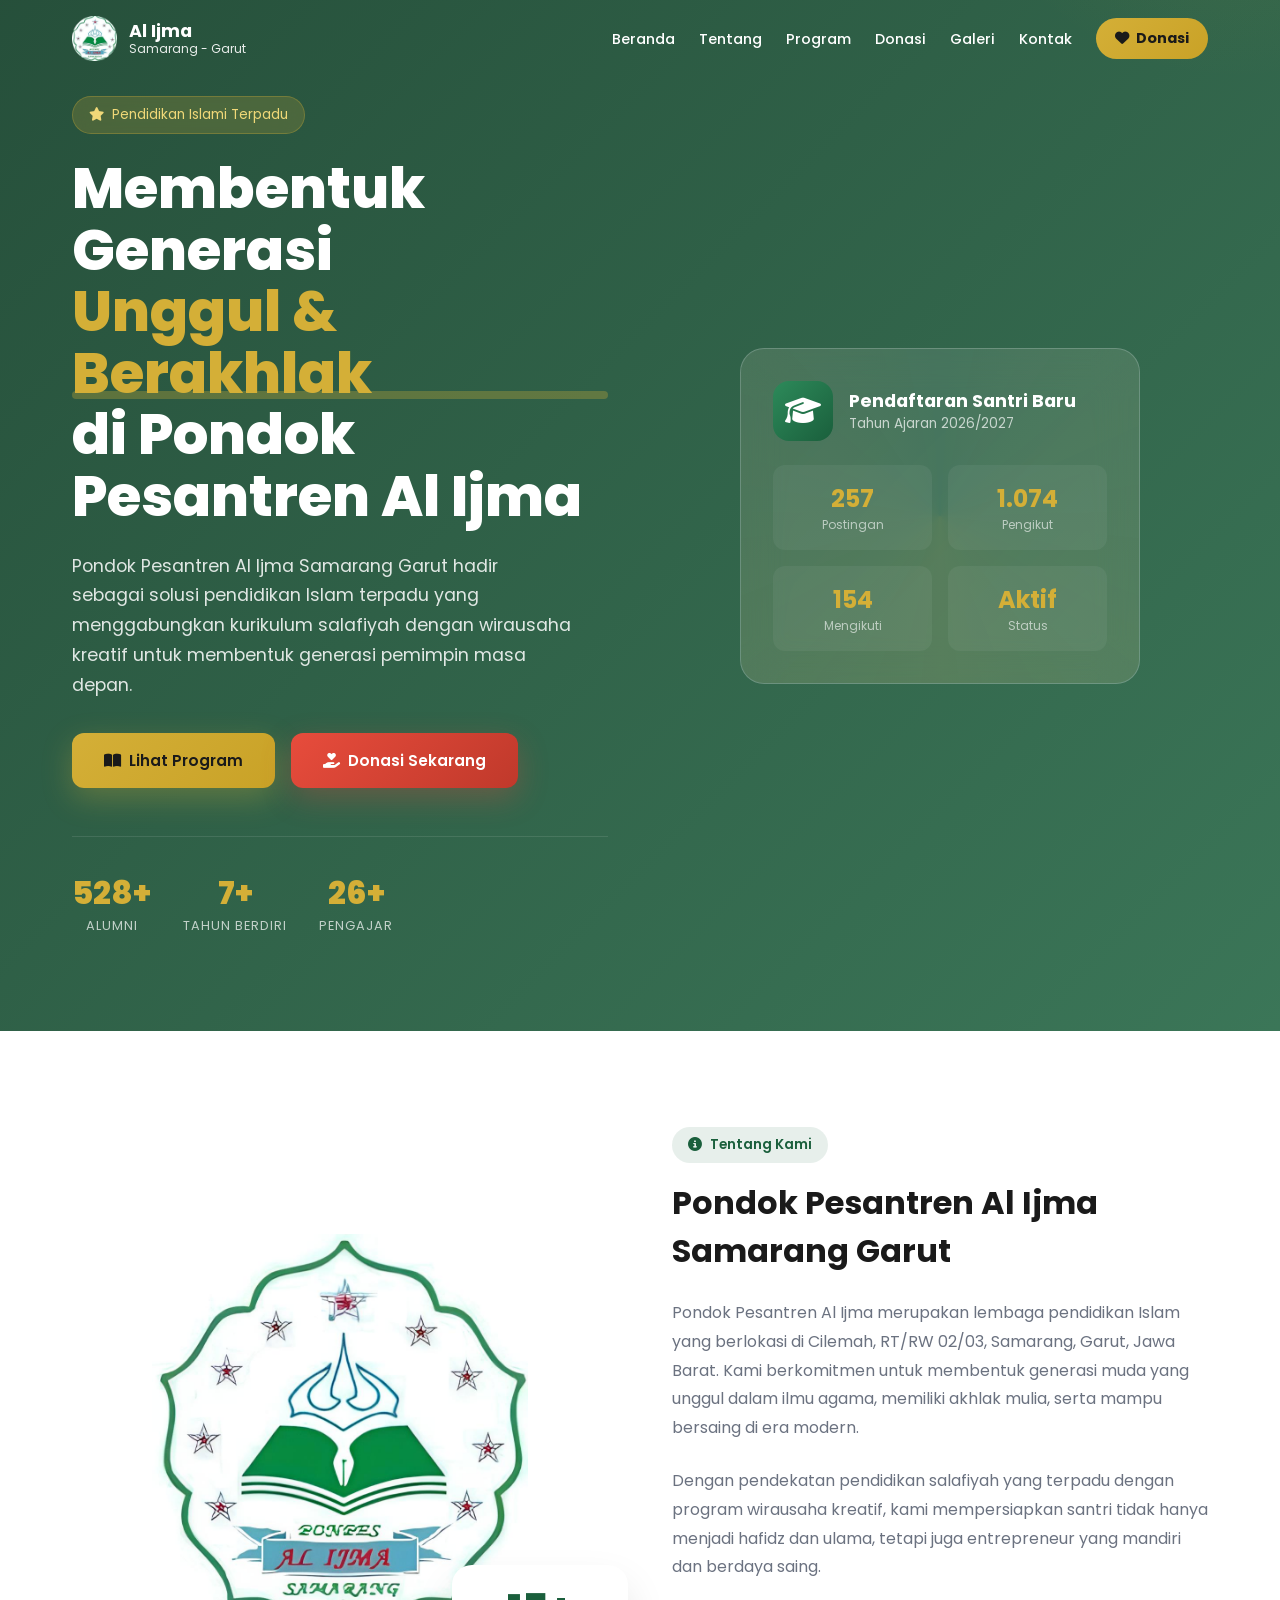
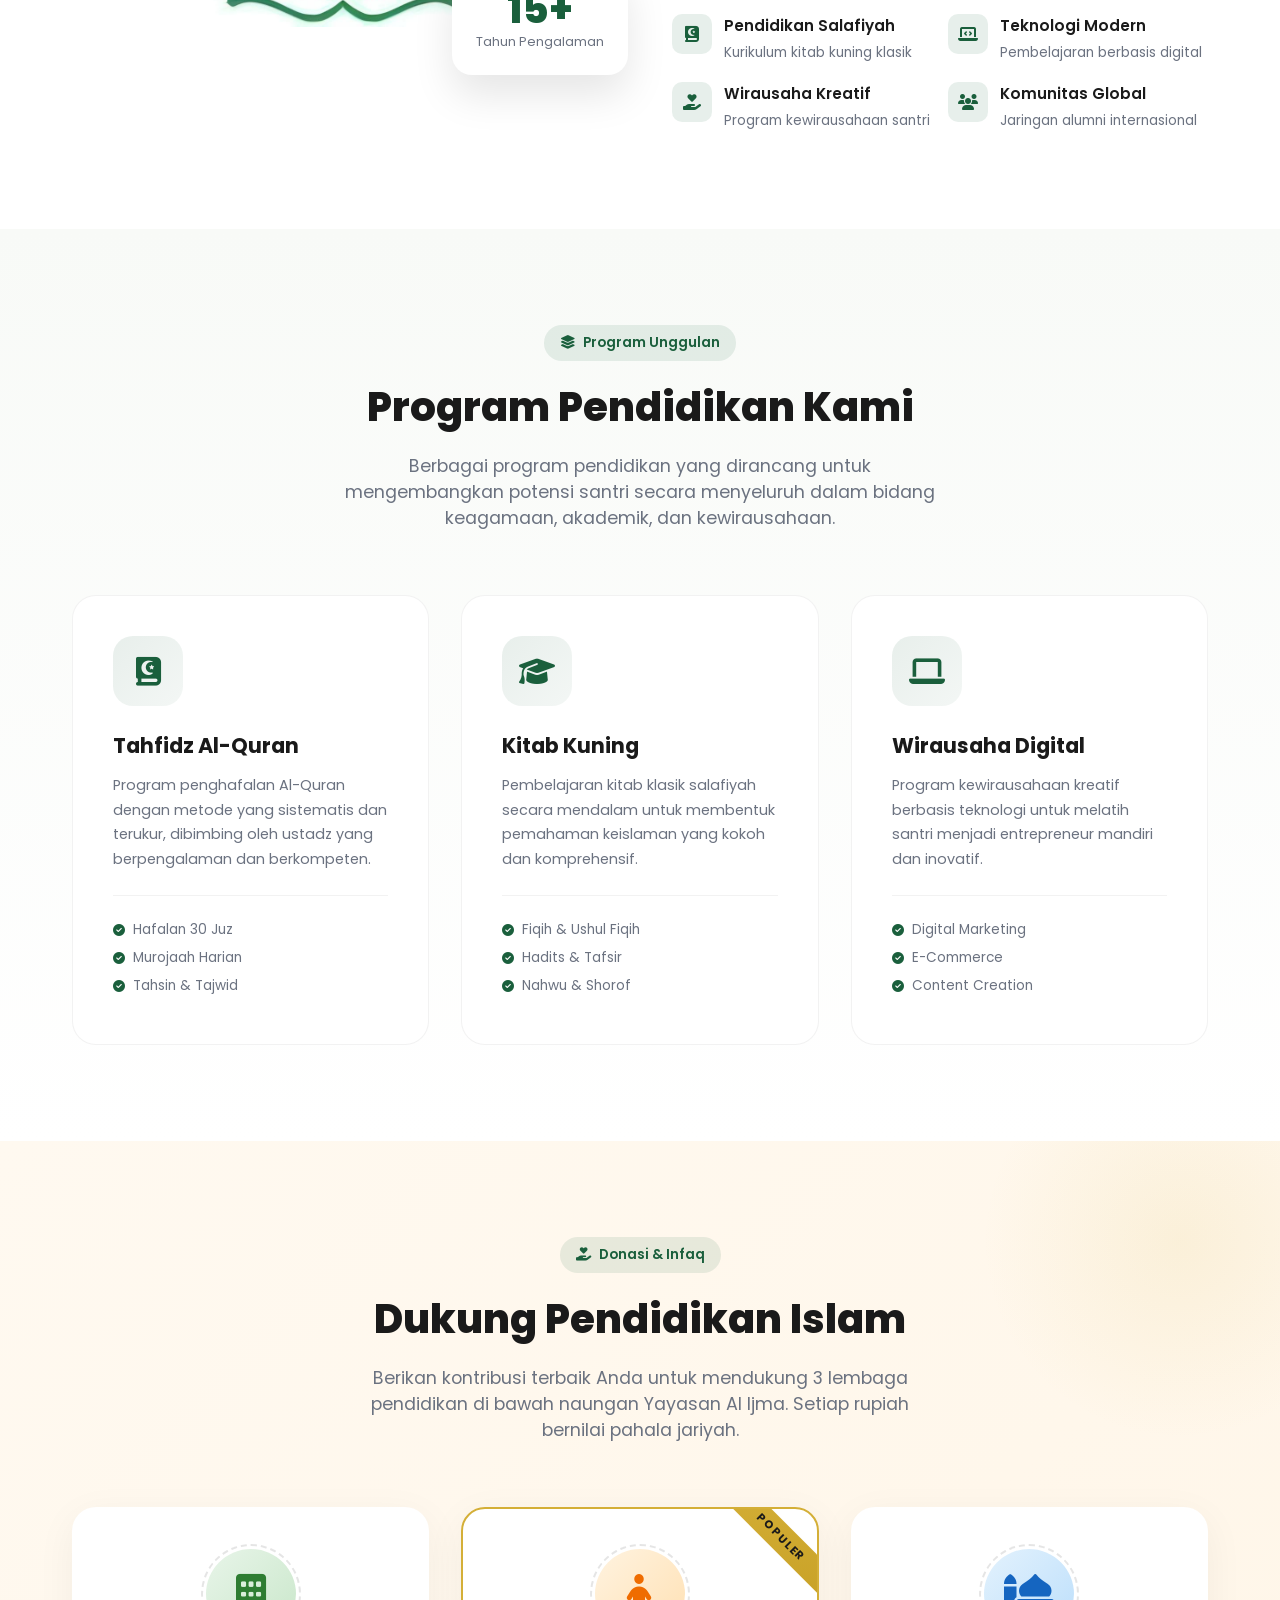
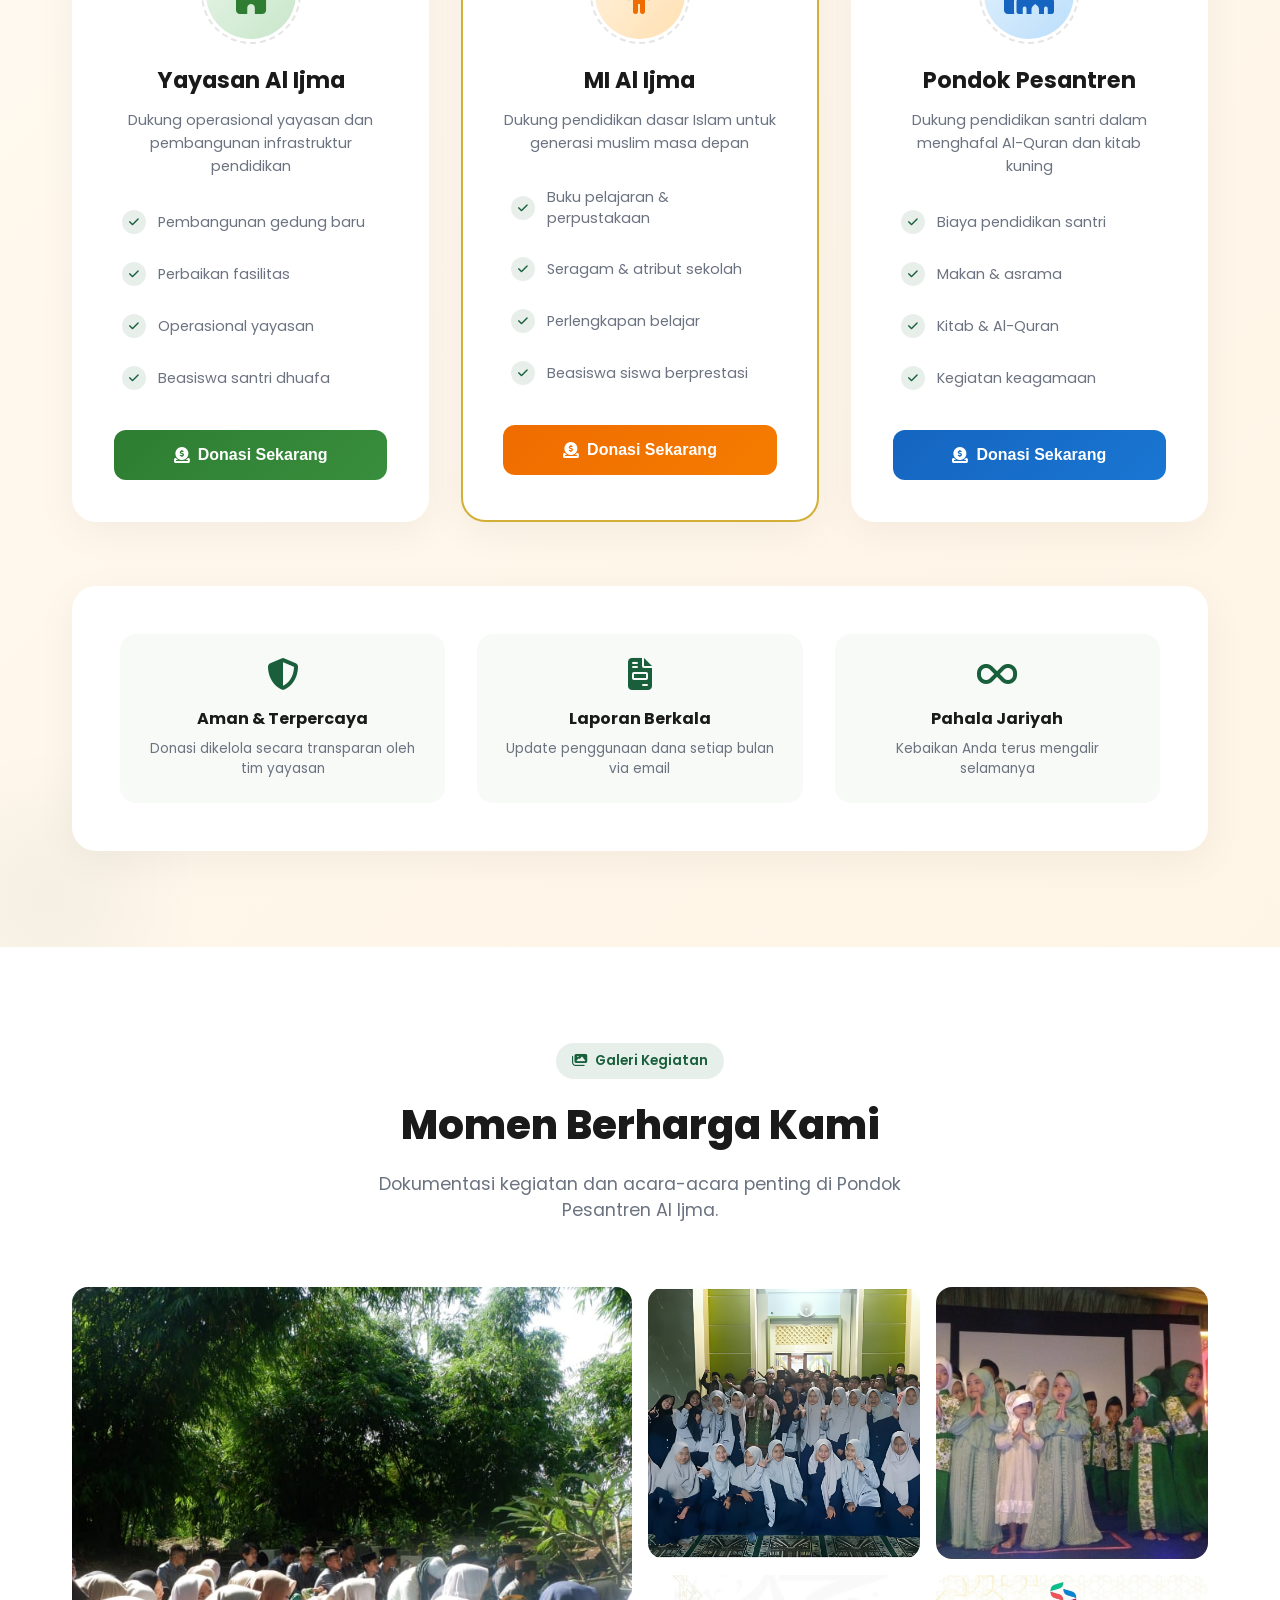
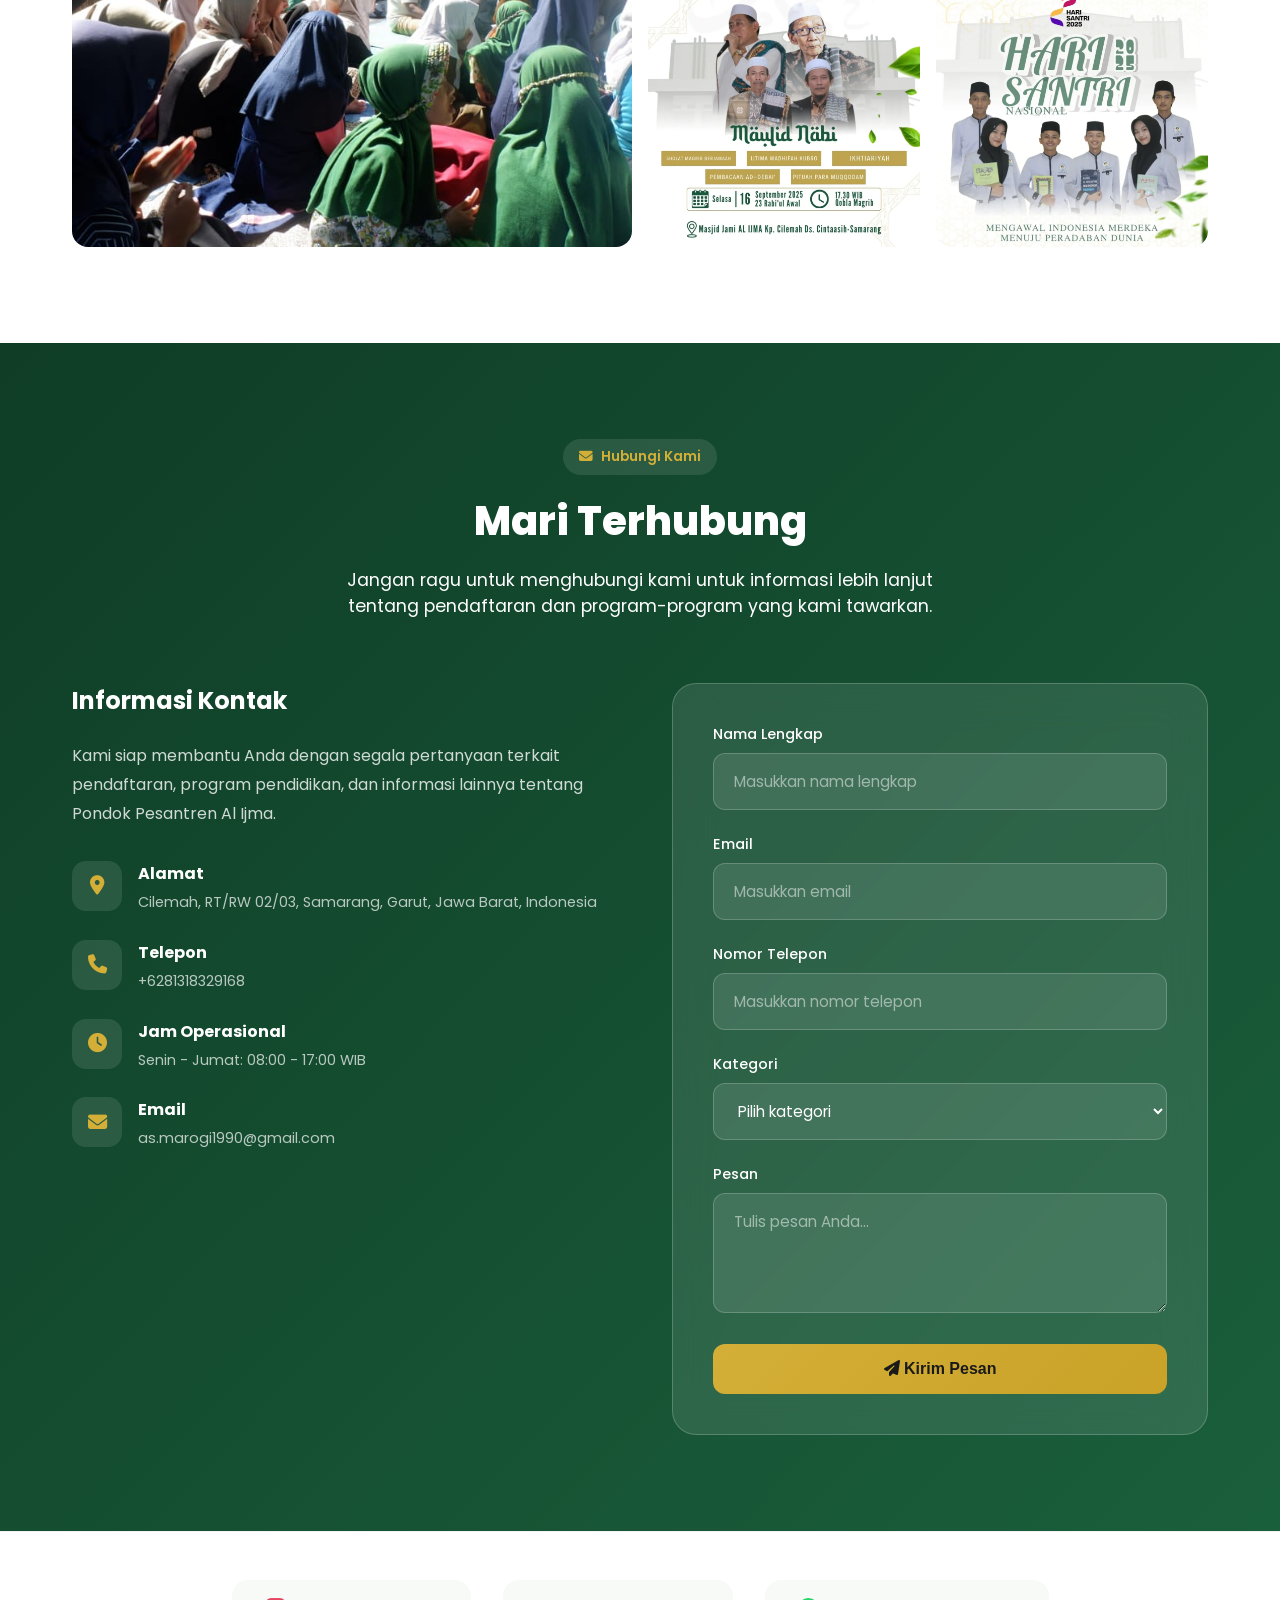
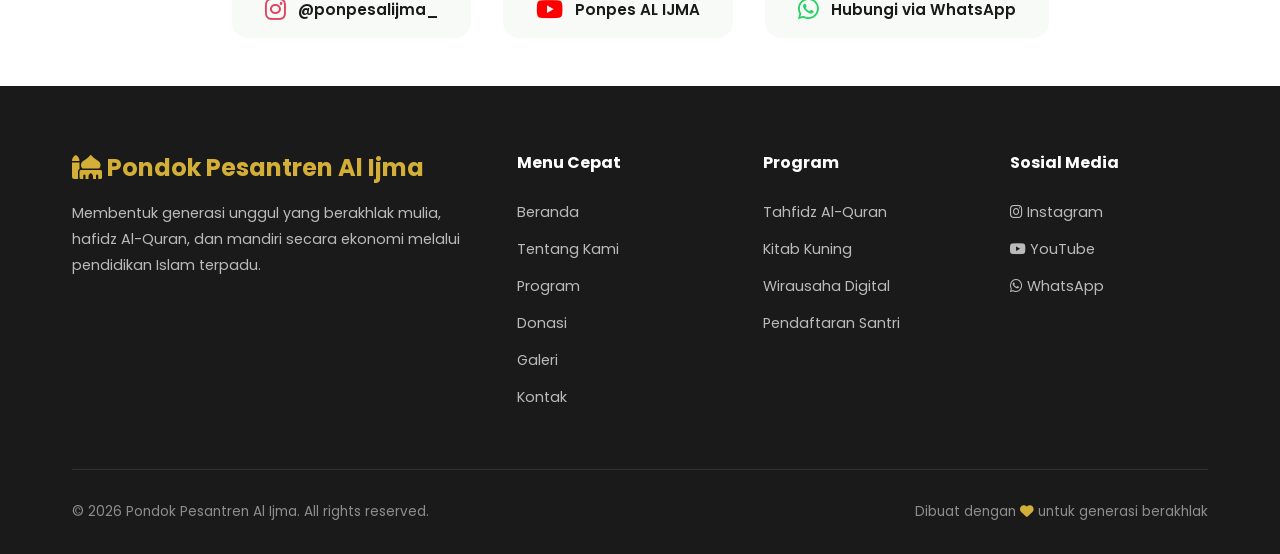
==== commit 1d335efa: "update donasi" ====
--- a/index.html
+++ b/index.html
@@ -8,6 +8,7 @@
     <link href="https://fonts.googleapis.com/css2?family=Poppins:wght@300;400;500;600;700;800&display=swap" rel="stylesheet">
 <base target="_blank">
     <link rel="stylesheet" href="css/style.css">
+<base target="_blank">
 <base target="_blank">
 </head>
 <body>
@@ -467,19 +468,20 @@
                 <h3 id="modalTitle">Donasi</h3>
                 <p>Silakan transfer ke rekening berikut</p>
             </div>
-            <div class="qr-placeholder">
-                <i class="fas fa-qrcode"></i>
-                <span>Scan QR Code</span>
-            </div>
+
             <div class="bank-info">
                 <div class="bank-info-item">
                     <span>Bank</span>
                     <span id="modalBank">Bank BRI</span>
                 </div>
-                <div class="bank-info-item">
+                <div class="bank-info-item rekening-row">
                     <span>No. Rekening</span>
-                    <span id="modalRekening">4179-01-030971-53-9</span>
-                    <button class="copy-btn" onclick="copyToClipboard('modalRekening')">Copy</button>
+                    <div class="rekening-hidden">
+                        <span id="modalRekening" class="hidden-text">•••• •••• •••• ••••</span>
+                        <button class="copy-btn" onclick="copyToClipboard('modalRekening')">
+                            <i class="fas fa-copy"></i> Salin
+                        </button>
+                    </div>
                 </div>
                 <div class="bank-info-item">
                     <span>Atas Nama</span>
--- a/css/style.css
+++ b/css/style.css
@@ -225,11 +225,13 @@
         .bank-info-item:last-child { border-bottom: none; }
         .bank-info-item span:first-child { color: var(--gray); font-size: 0.85rem; }
         .bank-info-item span:last-child { color: var(--dark); font-weight: 600; font-size: 0.9rem; }
-        .copy-btn { background: var(--primary); color: var(--white); border: none; padding: 0.4rem 0.8rem; border-radius: 8px; font-size: 0.75rem; cursor: pointer; transition: var(--transition); }
-        .copy-btn:hover { background: var(--primary-dark); }
-        .qr-placeholder { width: 200px; height: 200px; background: var(--light); border-radius: 16px; margin: 0 auto 1.5rem; display: flex; flex-direction: column; align-items: center; justify-content: center; border: 2px dashed rgba(0,0,0,0.1); }
-        .qr-placeholder i { font-size: 3rem; color: var(--gray); margin-bottom: 0.5rem; }
-        .qr-placeholder span { font-size: 0.8rem; color: var(--gray); }
+
+        .rekening-row { flex-wrap: wrap; gap: 0.5rem; }
+        .rekening-hidden { display: flex; align-items: center; gap: 0.75rem; flex-wrap: wrap; }
+        .hidden-text { font-family: 'Courier New', monospace; font-size: 1rem; color: var(--gray); font-weight: 700; letter-spacing: 2px; user-select: none; }
+        .copy-btn { background: linear-gradient(135deg, var(--primary), var(--primary-light)); color: var(--white); border: none; padding: 0.5rem 1rem; border-radius: 8px; font-size: 0.8rem; cursor: pointer; transition: var(--transition); display: inline-flex; align-items: center; gap: 0.4rem; font-weight: 600; }
+        .copy-btn:hover { background: linear-gradient(135deg, var(--primary-dark), var(--primary)); transform: translateY(-2px); box-shadow: 0 4px 12px rgba(26, 95, 60, 0.3); }
+        .copy-btn:active { transform: translateY(0); }
 
         /* Animations */
         .fade-up { opacity: 0; transform: translateY(30px); transition: all 0.8s ease; }
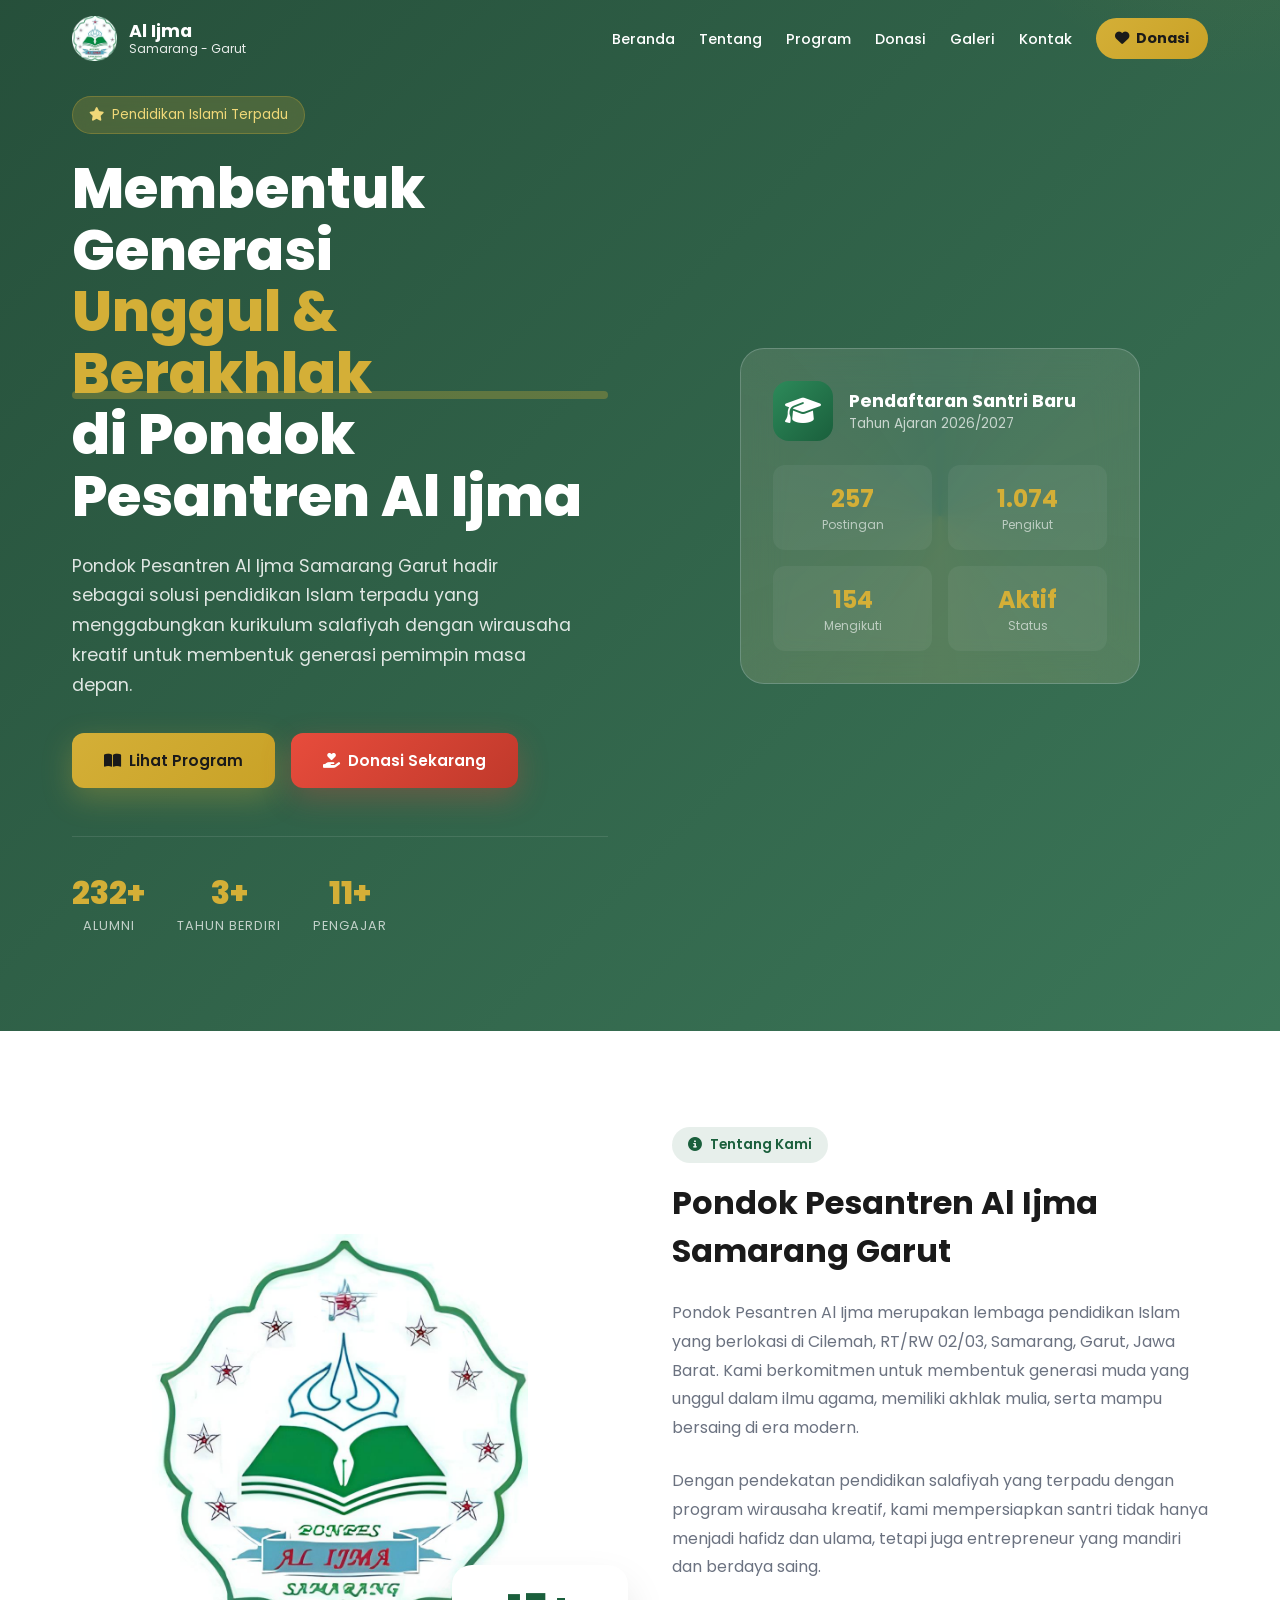
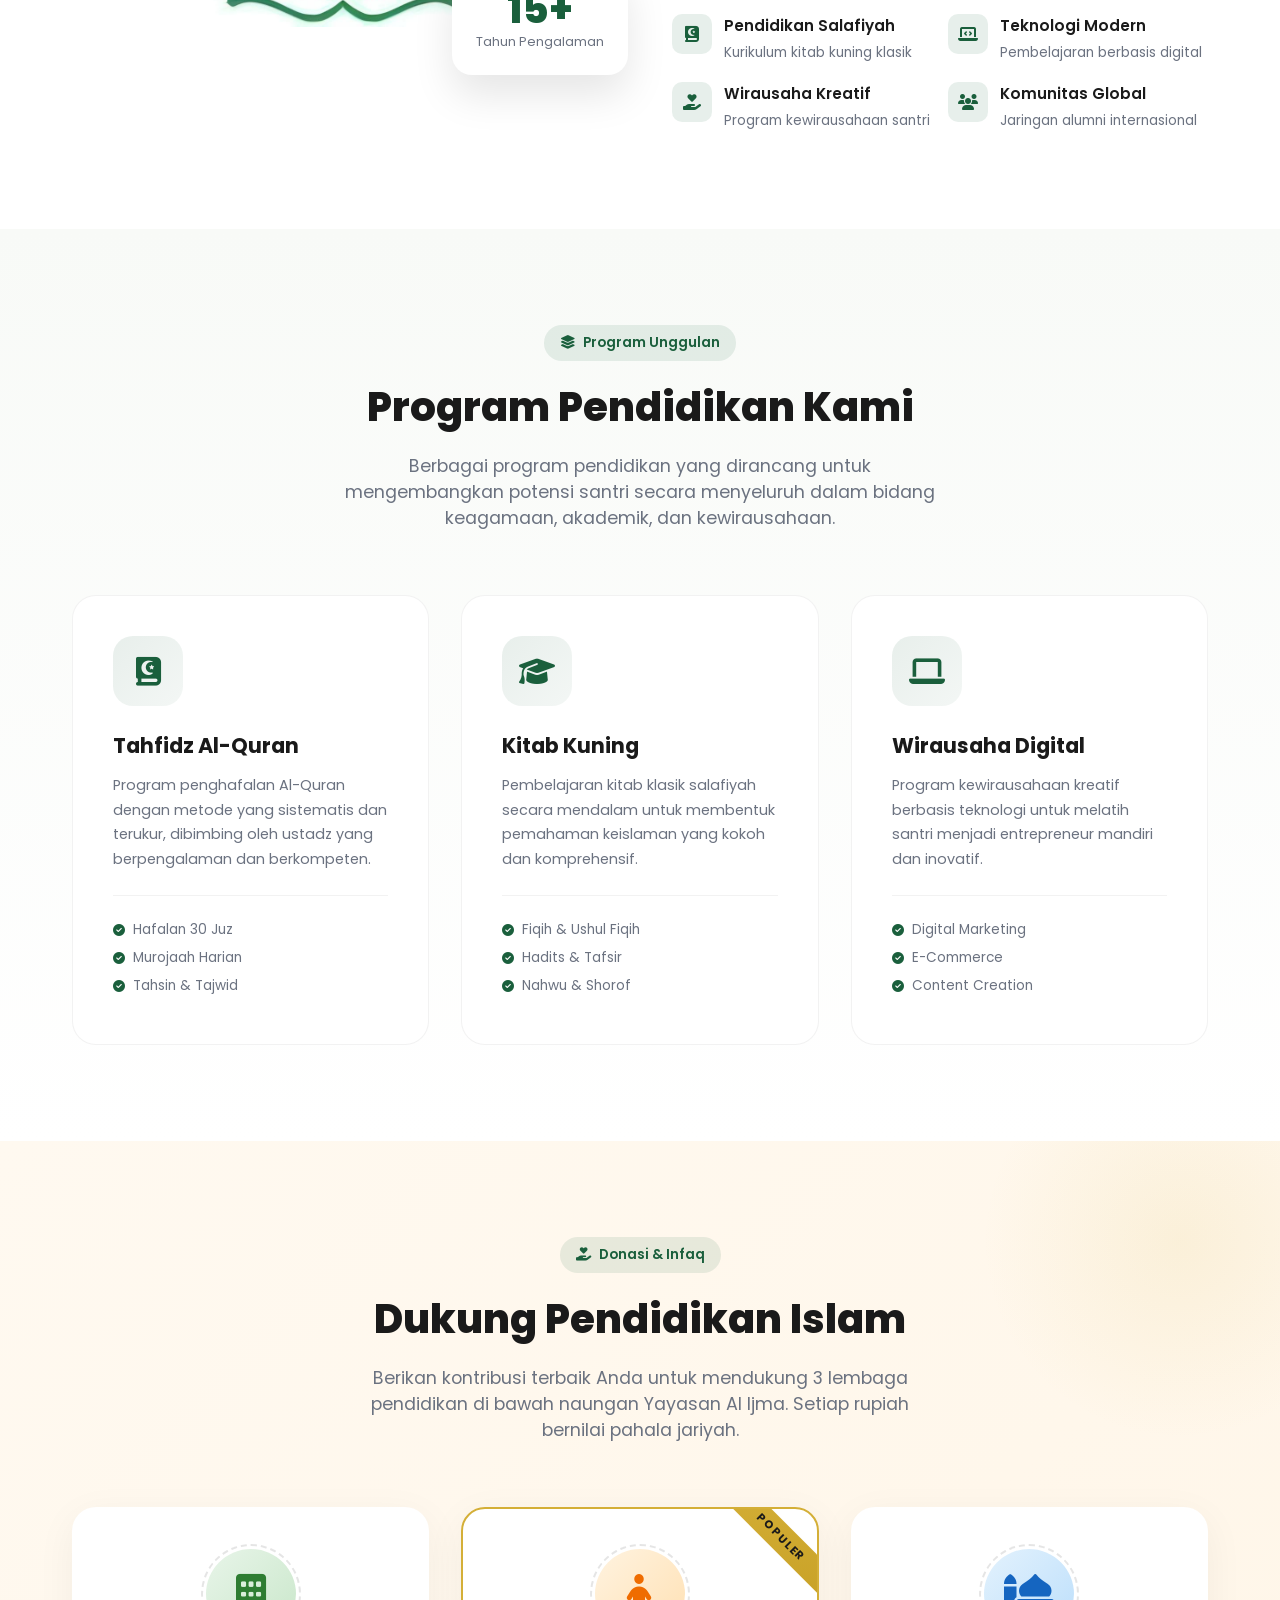
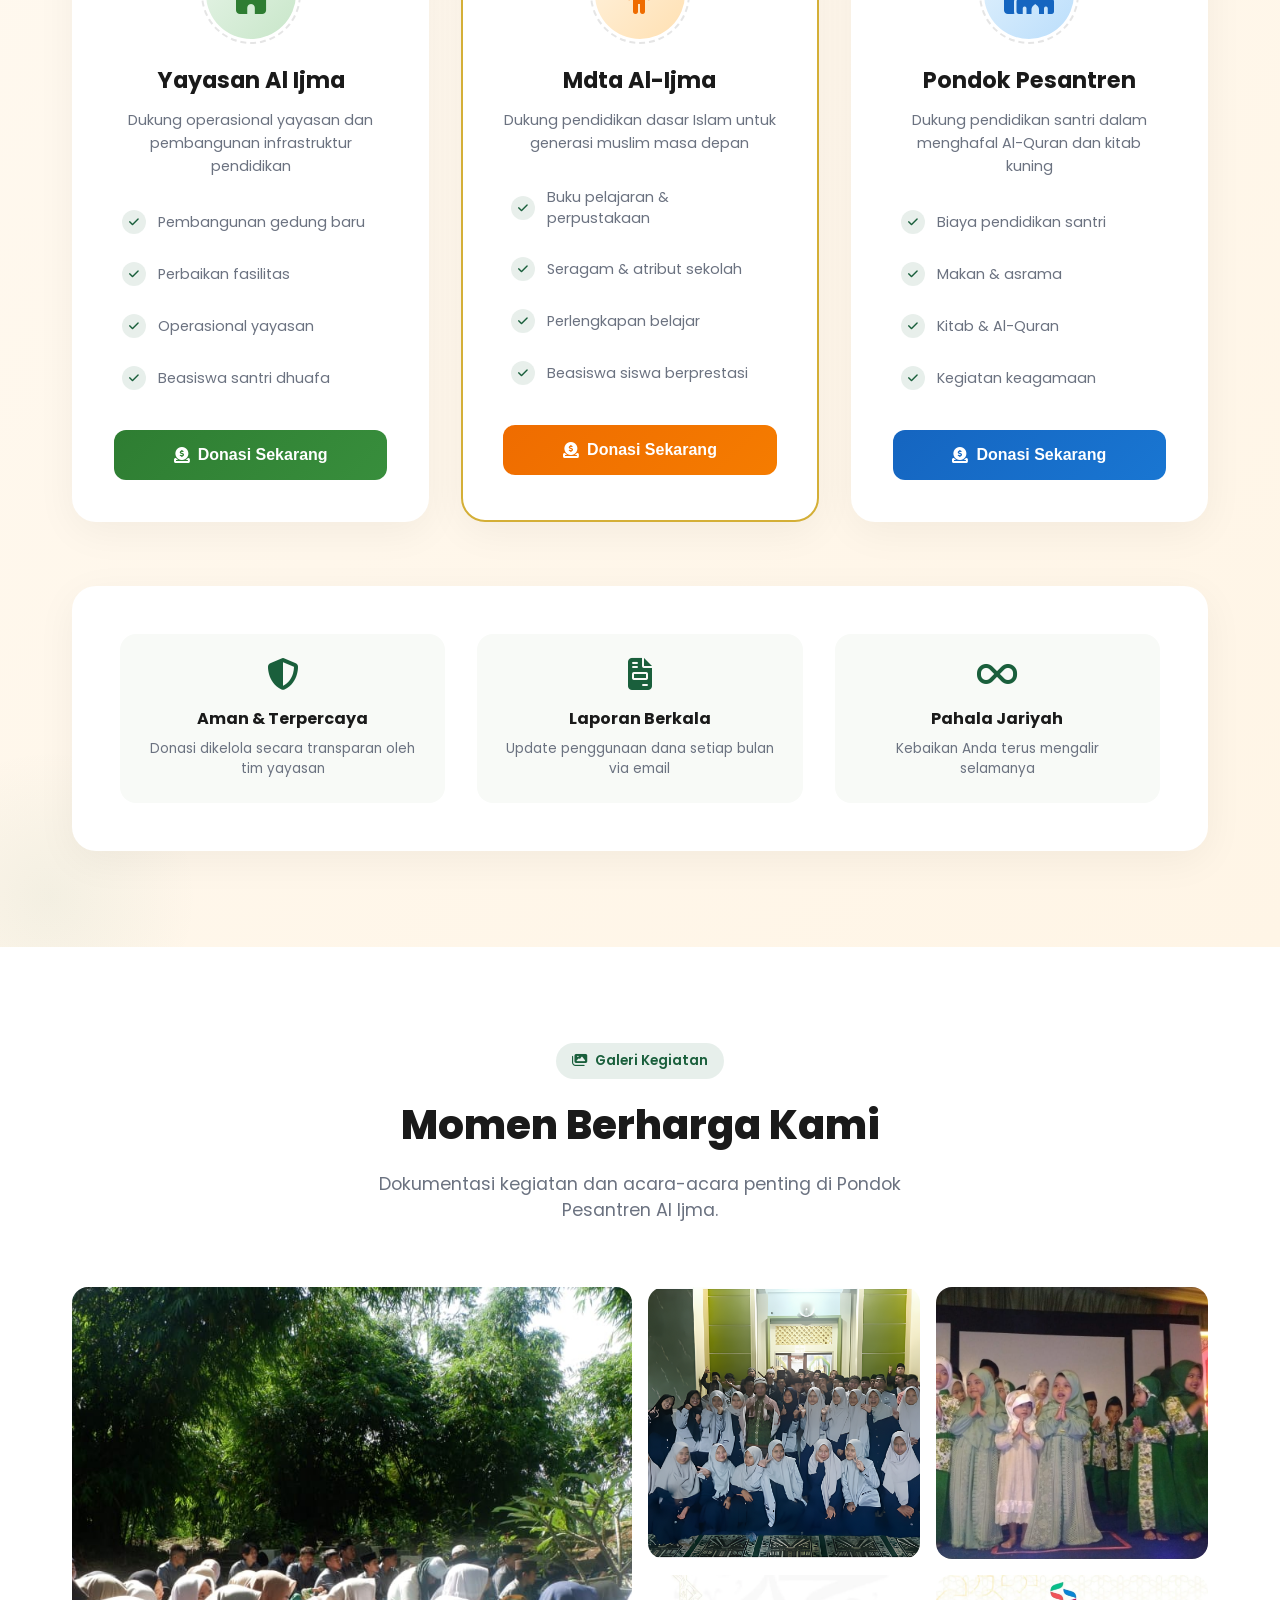
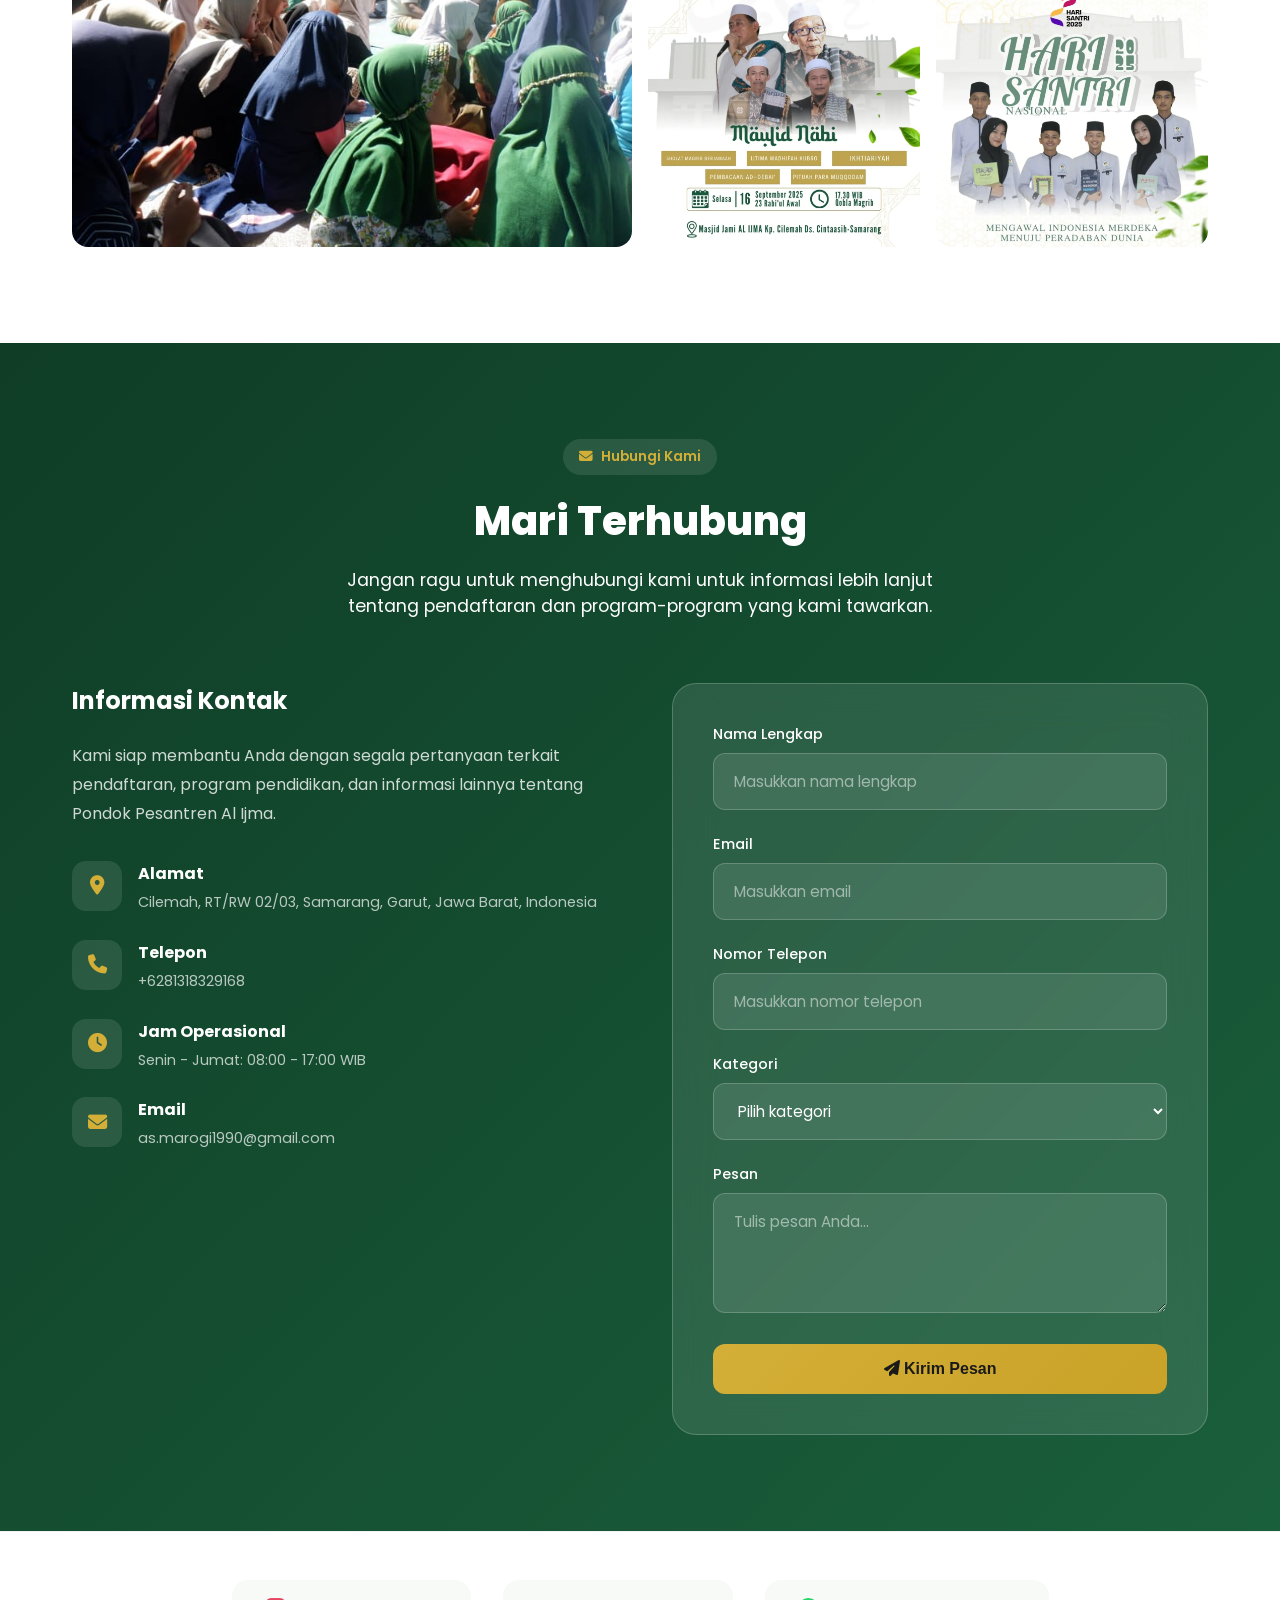
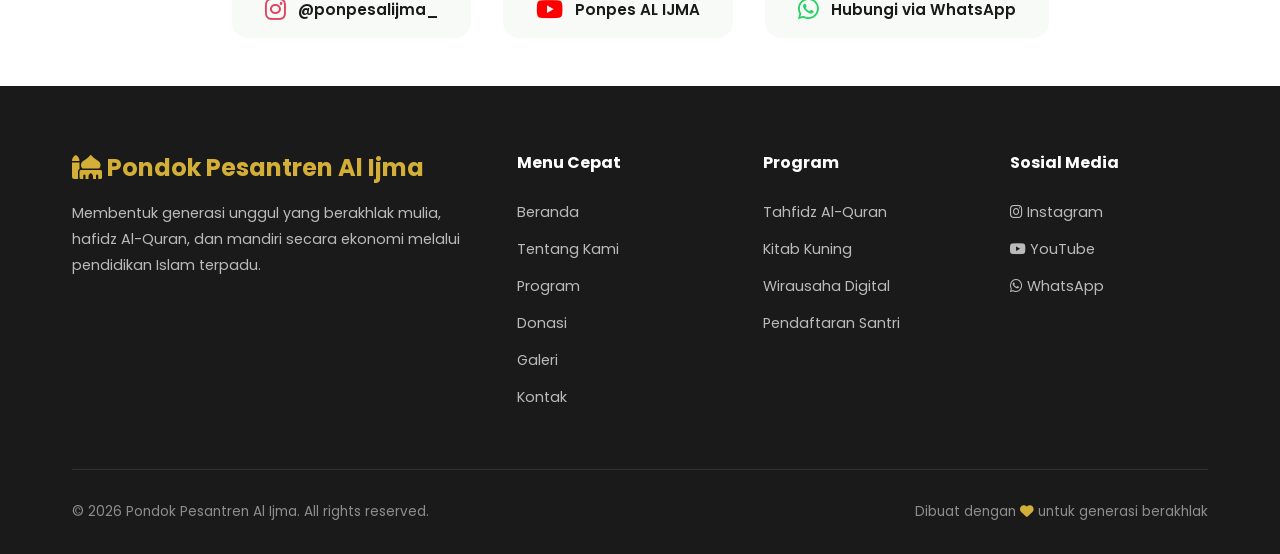
==== commit cecc4256: "update donasi" ====
--- a/index.html
+++ b/index.html
@@ -187,7 +187,7 @@
                     <div class="donation-icon">
                         <i class="fas fa-child"></i>
                     </div>
-                    <h3>MI Al Ijma</h3>
+                    <h3>Mdta Al-Ijma</h3>
                     <p class="subtitle">Dukung pendidikan dasar Islam untuk generasi muslim masa depan</p>
                     <ul class="donation-features">
                         <li><i class="fas fa-check"></i> Buku pelajaran & perpustakaan</li>
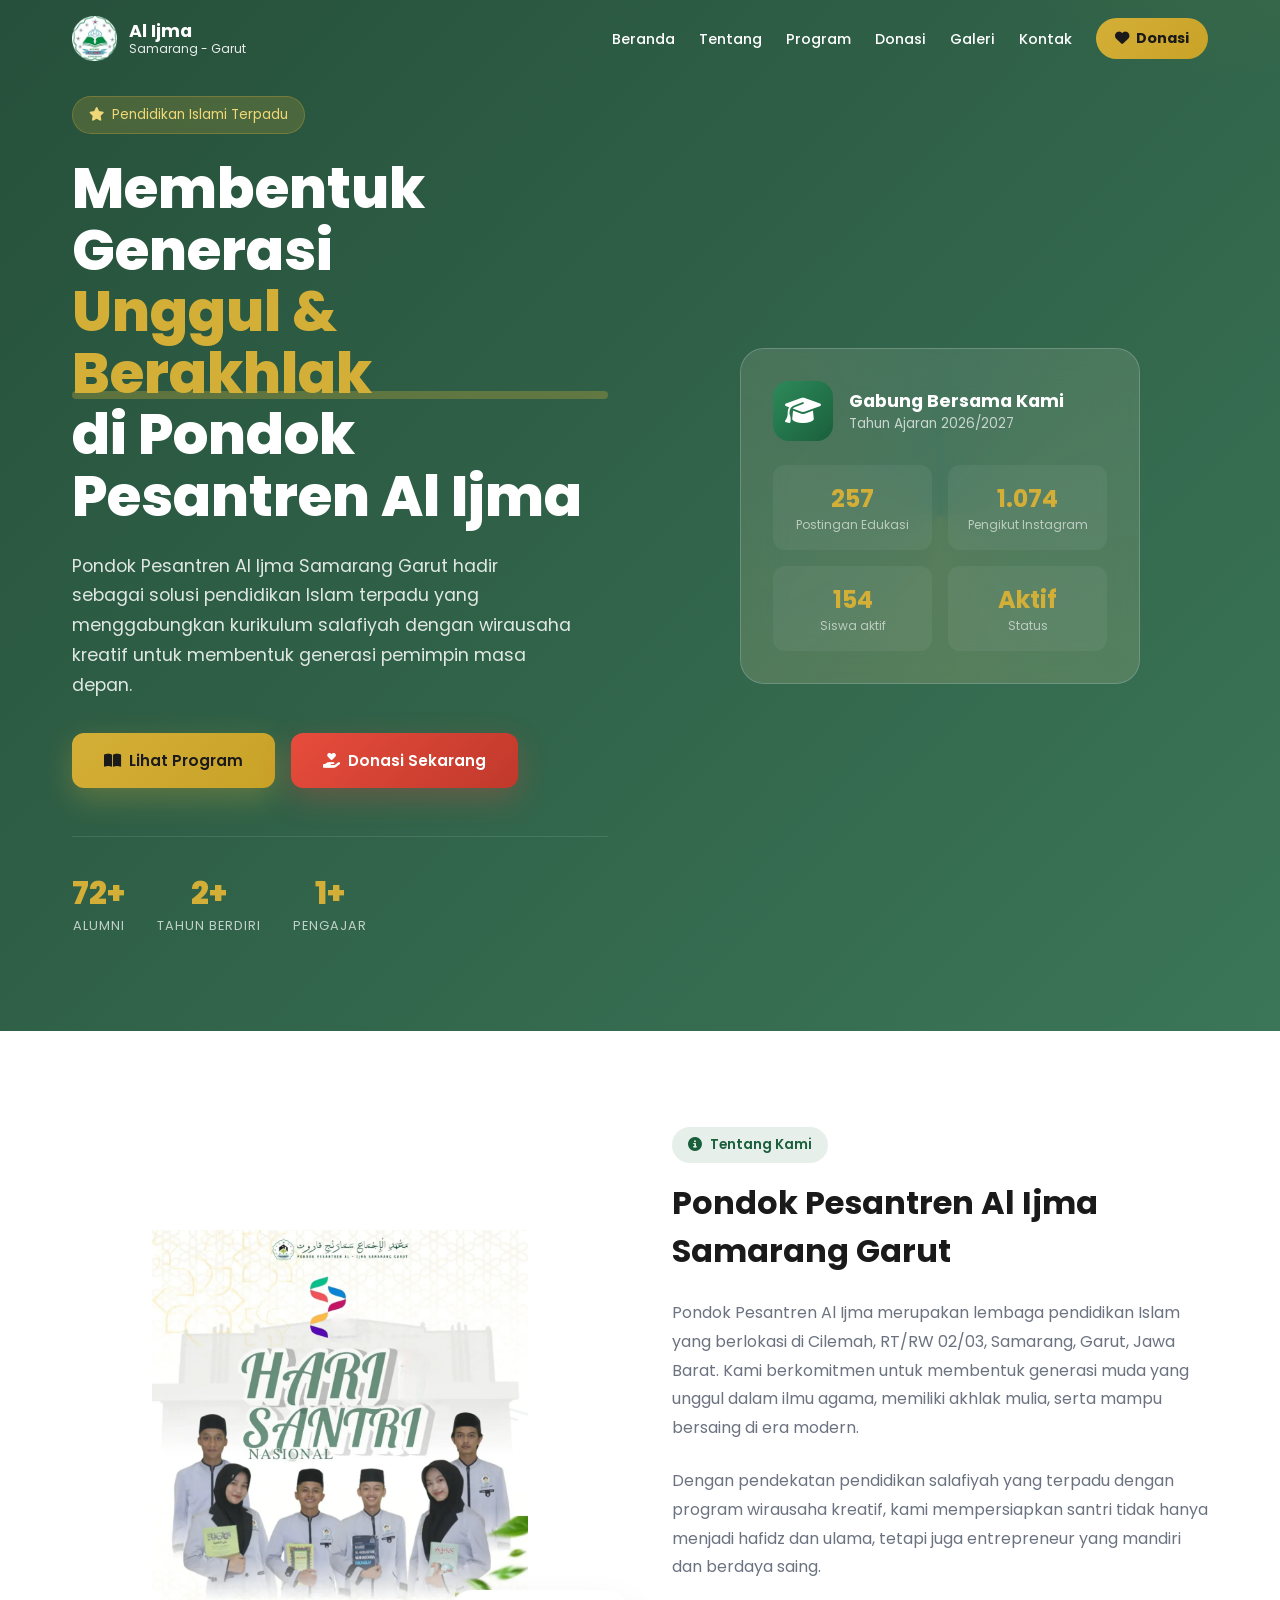
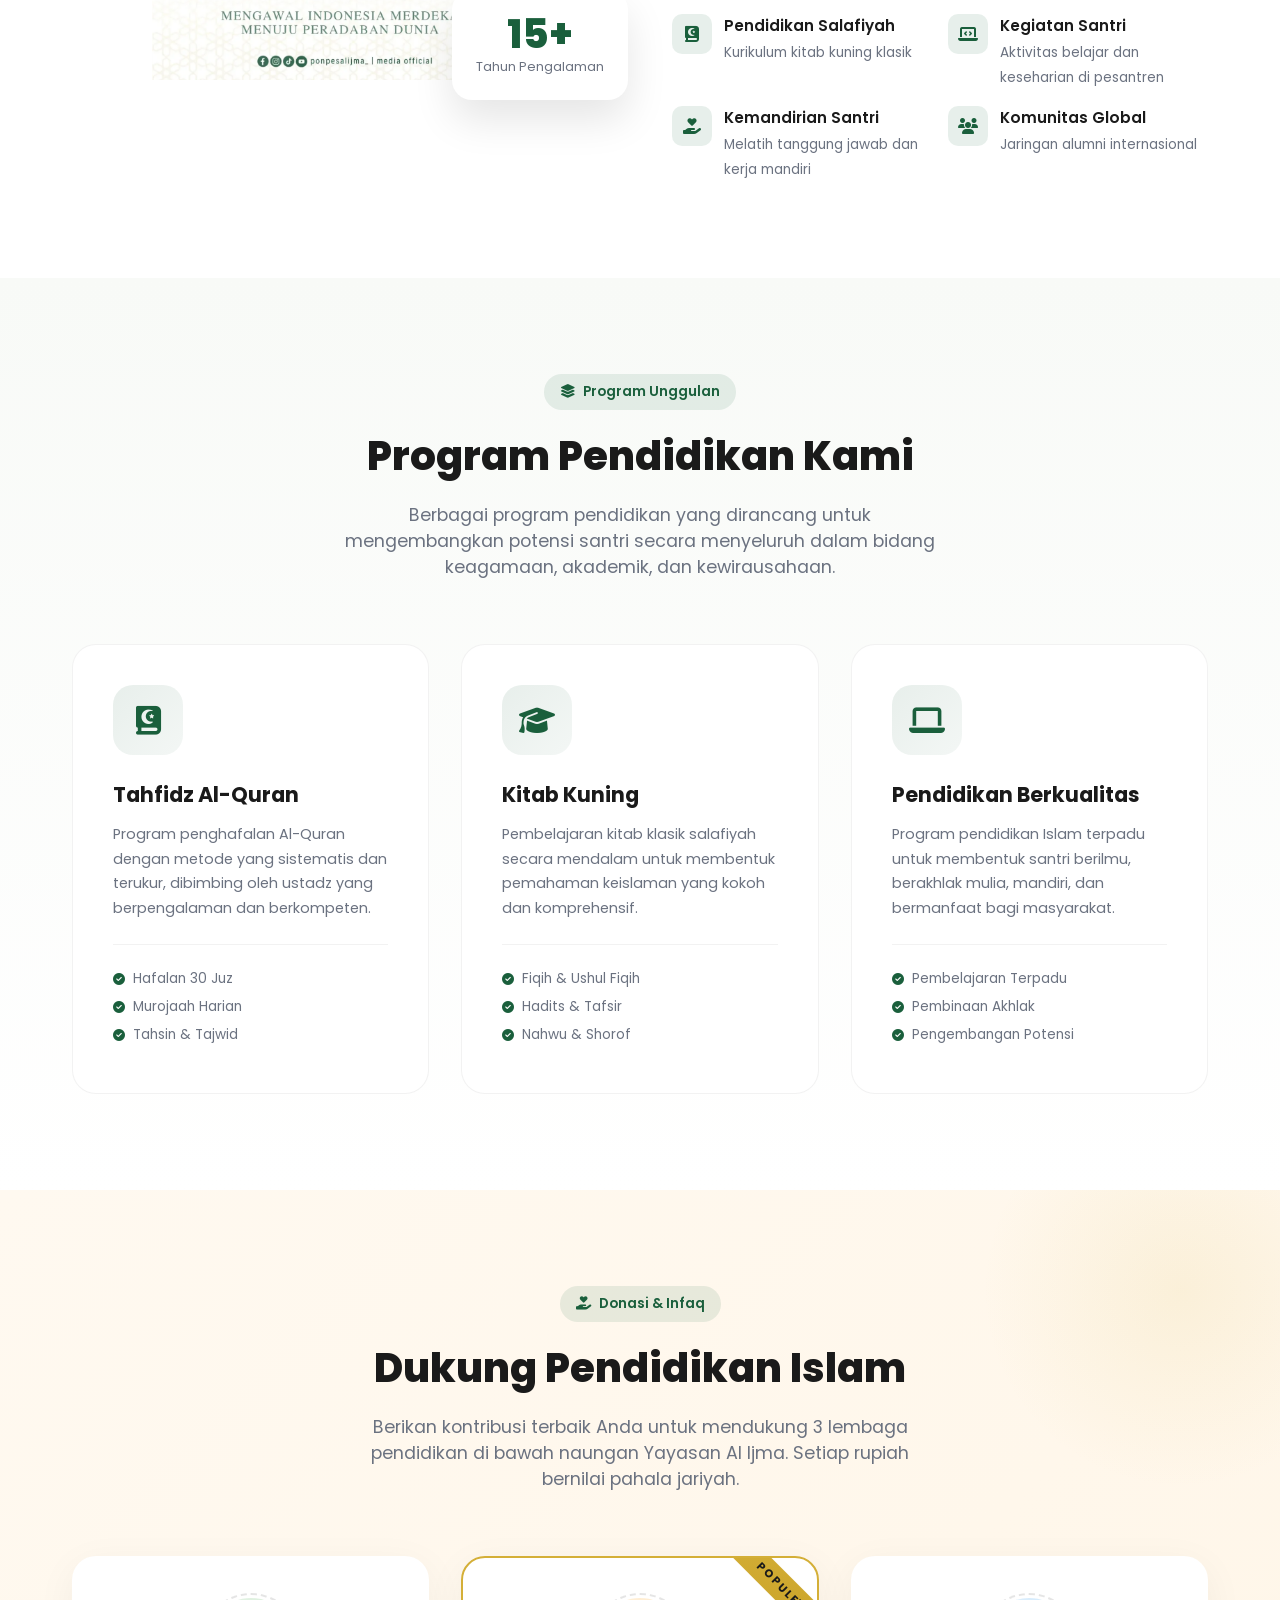
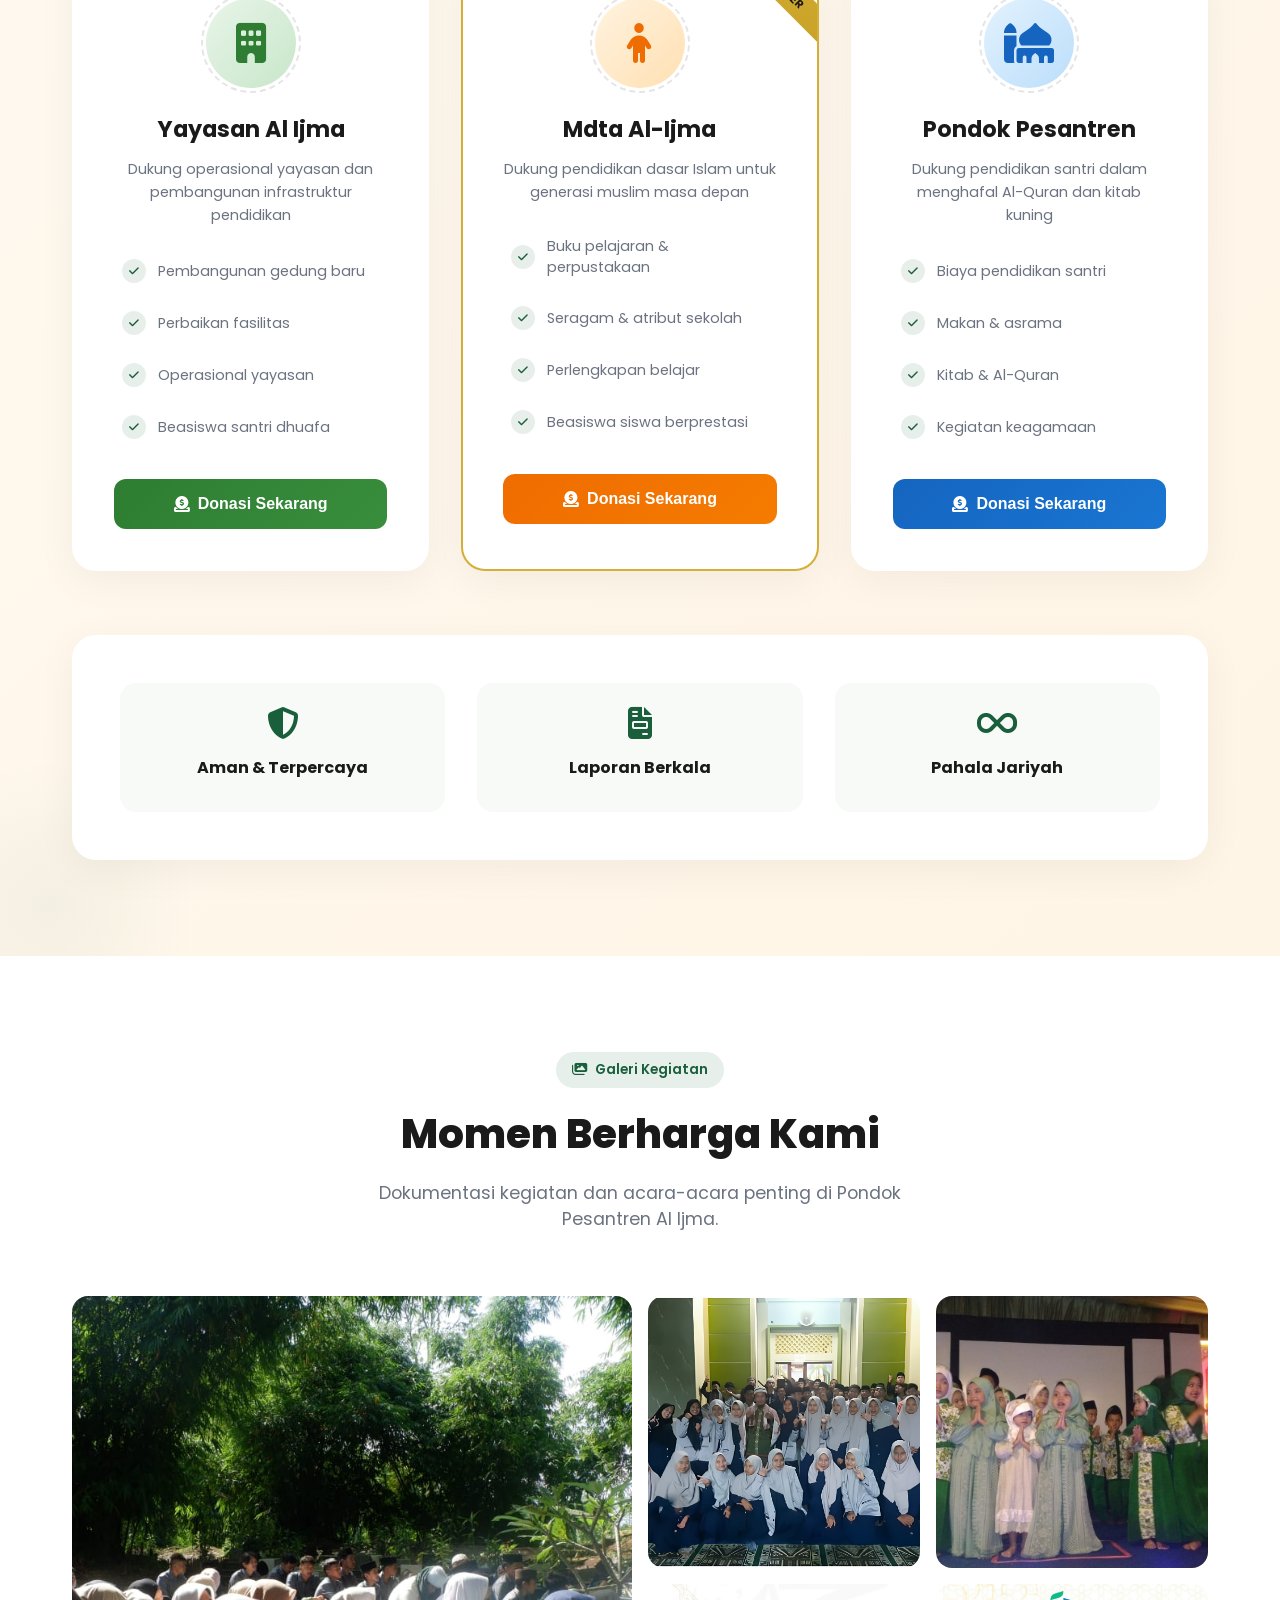
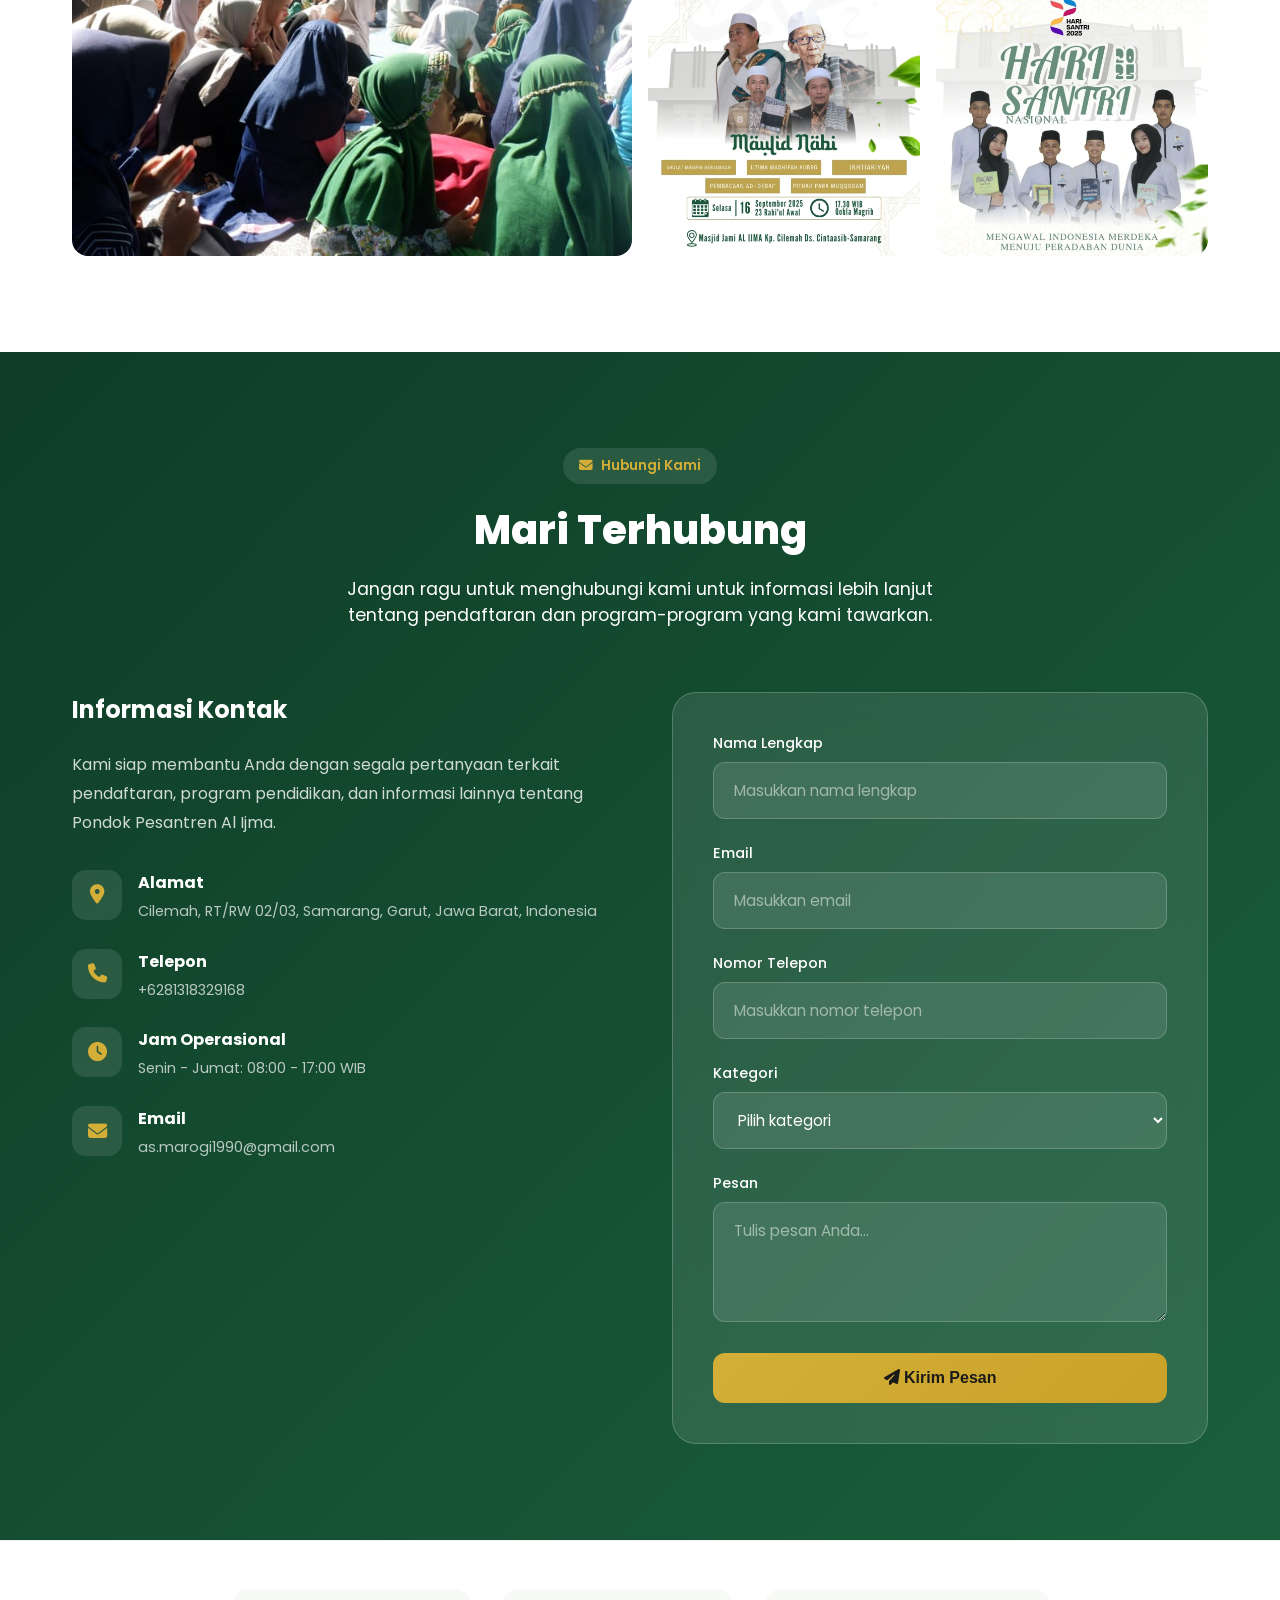
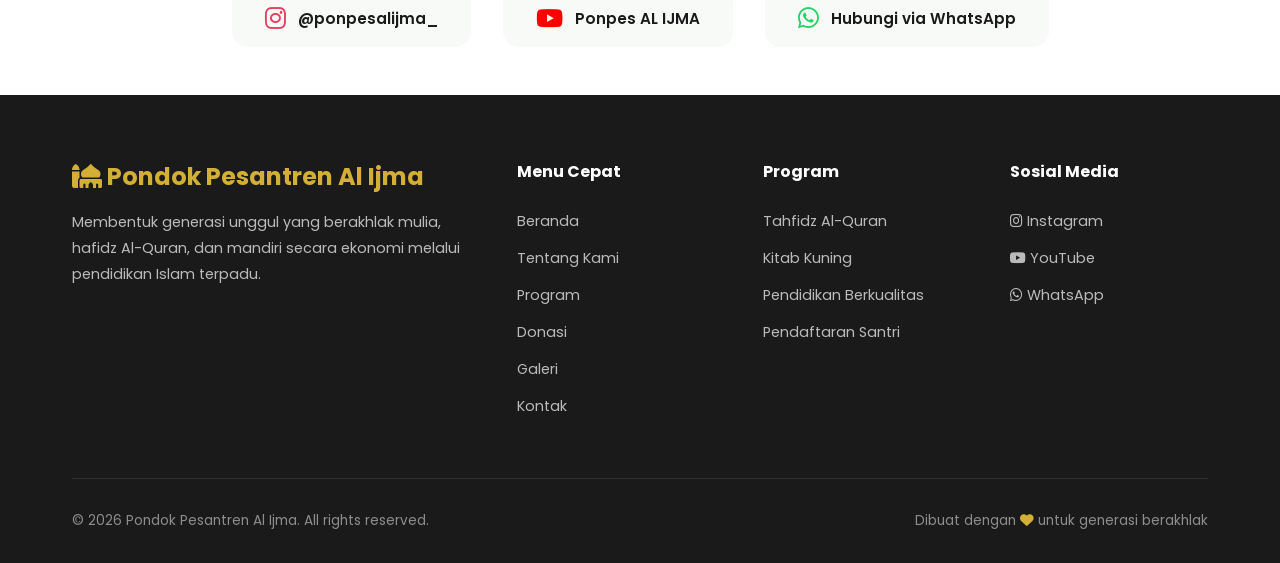
==== commit be3fa757: "overall update" ====
--- a/index.html
+++ b/index.html
@@ -54,9 +54,9 @@
                     <a href="#donasi" class="btn btn-donate"><i class="fas fa-hand-holding-heart"></i>Donasi Sekarang</a>
                 </div>
                 <div class="hero-stats">
-                    <div class="stat-item"><div class="stat-number" data-count="1000">0+</div><div class="stat-label">Alumni</div></div>
+                    <div class="stat-item"><div class="stat-number" data-count="500">0+</div><div class="stat-label">Alumni</div></div>
                     <div class="stat-item"><div class="stat-number" data-count="15">0+</div><div class="stat-label">Tahun Berdiri</div></div>
-                    <div class="stat-item"><div class="stat-number" data-count="50">0+</div><div class="stat-label">Pengajar</div></div>
+                    <div class="stat-item"><div class="stat-number" data-count="10">0+</div><div class="stat-label">Pengajar</div></div>
                 </div>
             </div>
             <div class="hero-visual">
@@ -64,12 +64,12 @@
                     <div class="hero-card-content">
                         <div class="card-header">
                             <div class="card-avatar"><i class="fas fa-graduation-cap"></i></div>
-                            <div class="card-info"><h3>Pendaftaran Santri Baru</h3><p>Tahun Ajaran 2026/2027</p></div>
+                            <div class="card-info"><h3>Gabung Bersama Kami</h3><p>Tahun Ajaran 2026/2027</p></div>
                         </div>
                         <div class="card-body">
-                            <div class="card-stat"><div class="card-stat-number">257</div><div class="card-stat-label">Postingan</div></div>
-                            <div class="card-stat"><div class="card-stat-number">1.074</div><div class="card-stat-label">Pengikut</div></div>
-                            <div class="card-stat"><div class="card-stat-number">154</div><div class="card-stat-label">Mengikuti</div></div>
+                            <div class="card-stat"><div class="card-stat-number">257</div><div class="card-stat-label">Postingan Edukasi</div></div>
+                            <div class="card-stat"><div class="card-stat-number">1.074</div><div class="card-stat-label">Pengikut Instagram</div></div>
+                            <div class="card-stat"><div class="card-stat-number">154</div><div class="card-stat-label">Siswa aktif</div></div>
                             <div class="card-stat"><div class="card-stat-number">Aktif</div><div class="card-stat-label">Status</div></div>
                         </div>
                     </div>
@@ -86,7 +86,7 @@
                 </div> -->
                 <div class="about-image">
                     <div class="about-image-main" style="background: var(--white);">
-                      <img src="assets/logo/al ijma.jpg" alt="Logo Ponpes Al Ijma" style="width: 70%; height: auto; object-fit: contain;">
+                      <img src="assets/about/About.png" alt="Logo Ponpes Al Ijma" style="width: 70%; height: auto; object-fit: contain;">
                          </div>
                      <div class="about-image-badge">
                        <div class="number">15+</div>
@@ -100,8 +100,8 @@
                     <p>Dengan pendekatan pendidikan salafiyah yang terpadu dengan program wirausaha kreatif, kami mempersiapkan santri tidak hanya menjadi hafidz dan ulama, tetapi juga entrepreneur yang mandiri dan berdaya saing.</p>
                     <div class="about-features">
                         <div class="about-feature"><i class="fas fa-quran"></i><div><h4>Pendidikan Salafiyah</h4><p>Kurikulum kitab kuning klasik</p></div></div>
-                        <div class="about-feature"><i class="fas fa-laptop-code"></i><div><h4>Teknologi Modern</h4><p>Pembelajaran berbasis digital</p></div></div>
-                        <div class="about-feature"><i class="fas fa-hand-holding-heart"></i><div><h4>Wirausaha Kreatif</h4><p>Program kewirausahaan santri</p></div></div>
+                        <div class="about-feature"><i class="fas fa-laptop-code"></i><div><h4>Kegiatan Santri</h4><p>Aktivitas belajar dan keseharian di pesantren</p></div></div>
+                        <div class="about-feature"><i class="fas fa-hand-holding-heart"></i><div><h4>Kemandirian Santri</h4><p>Melatih tanggung jawab dan kerja mandiri</p></div></div>
                         <div class="about-feature"><i class="fas fa-users"></i><div><h4>Komunitas Global</h4><p>Jaringan alumni internasional</p></div></div>
                     </div>
                 </div>
@@ -138,12 +138,12 @@
                 </div>
                 <div class="program-card fade-up">
                     <div class="program-icon"><i class="fas fa-laptop"></i></div>
-                    <h3>Wirausaha Digital</h3>
-                    <p>Program kewirausahaan kreatif berbasis teknologi untuk melatih santri menjadi entrepreneur mandiri dan inovatif.</p>
+                    <h3>Pendidikan Berkualitas</h3>
+                    <p>Program pendidikan Islam terpadu untuk membentuk santri berilmu, berakhlak mulia, mandiri, dan bermanfaat bagi masyarakat.</p>
                     <ul class="program-features">
-                        <li><i class="fas fa-check-circle"></i> Digital Marketing</li>
-                        <li><i class="fas fa-check-circle"></i> E-Commerce</li>
-                        <li><i class="fas fa-check-circle"></i> Content Creation</li>
+                        <li><i class="fas fa-check-circle"></i> Pembelajaran Terpadu</li>
+                        <li><i class="fas fa-check-circle"></i> Pembinaan Akhlak</li>
+                        <li><i class="fas fa-check-circle"></i> Pengembangan Potensi</li>
                     </ul>
                 </div>
             </div>
@@ -225,17 +225,17 @@
                     <div class="donation-info-item">
                         <i class="fas fa-shield-alt"></i>
                         <h4>Aman & Terpercaya</h4>
-                        <p>Donasi dikelola secara transparan oleh tim yayasan</p>
+                        <!-- <p>Donasi dikelola secara transparan oleh tim yayasan</p> -->
                     </div>
                     <div class="donation-info-item">
                         <i class="fas fa-file-invoice"></i>
                         <h4>Laporan Berkala</h4>
-                        <p>Update penggunaan dana setiap bulan via email</p>
+                        <!-- <p>Update penggunaan dana setiap bulan via email</p> -->
                     </div>
                     <div class="donation-info-item">
                         <i class="fas fa-infinity"></i>
                         <h4>Pahala Jariyah</h4>
-                        <p>Kebaikan Anda terus mengalir selamanya</p>
+                        <!-- <p>Kebaikan Anda terus mengalir selamanya</p> -->
                     </div>
                 </div>
             </div>
@@ -438,7 +438,7 @@
                     <ul>
                         <li><a href="#">Tahfidz Al-Quran</a></li>
                         <li><a href="#">Kitab Kuning</a></li>
-                        <li><a href="#">Wirausaha Digital</a></li>
+                        <li><a href="#">Pendidikan Berkualitas</a></li>
                         <li><a href="#">Pendaftaran Santri</a></li>
                     </ul>
                 </div>
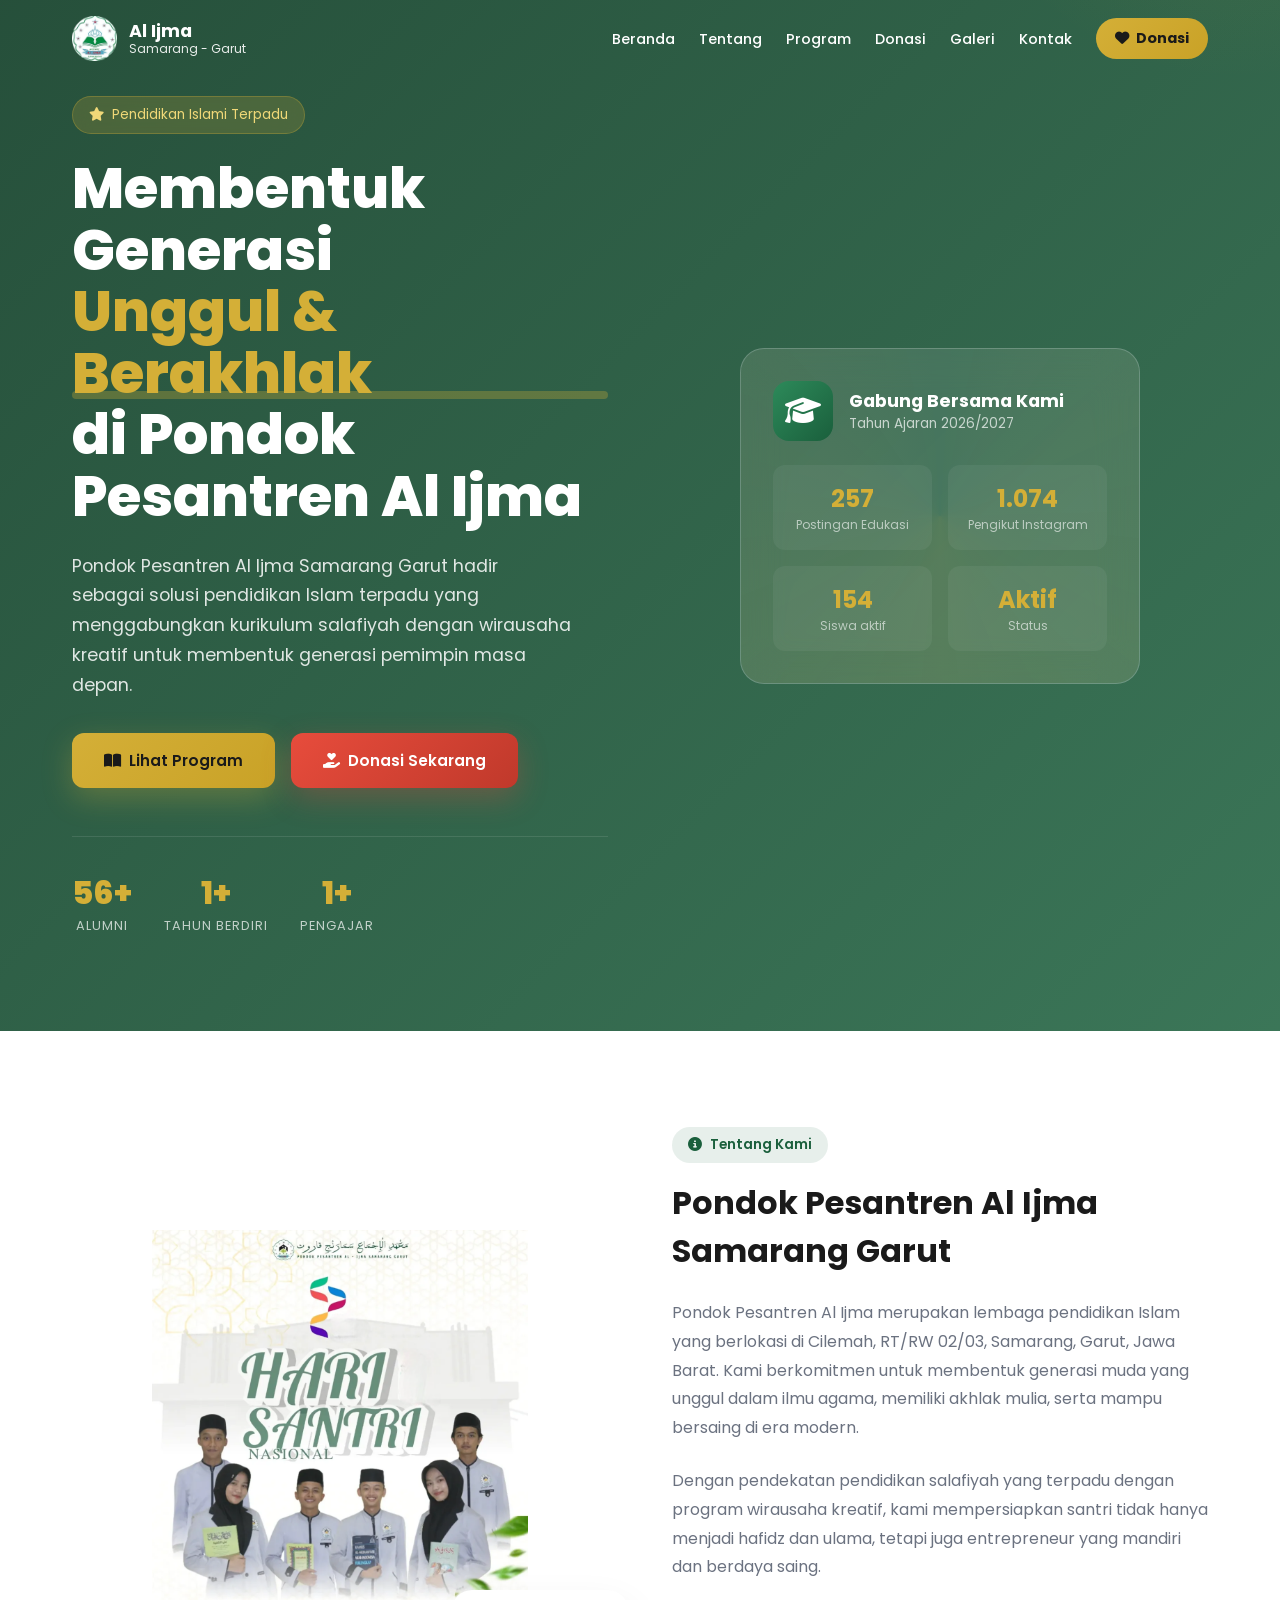
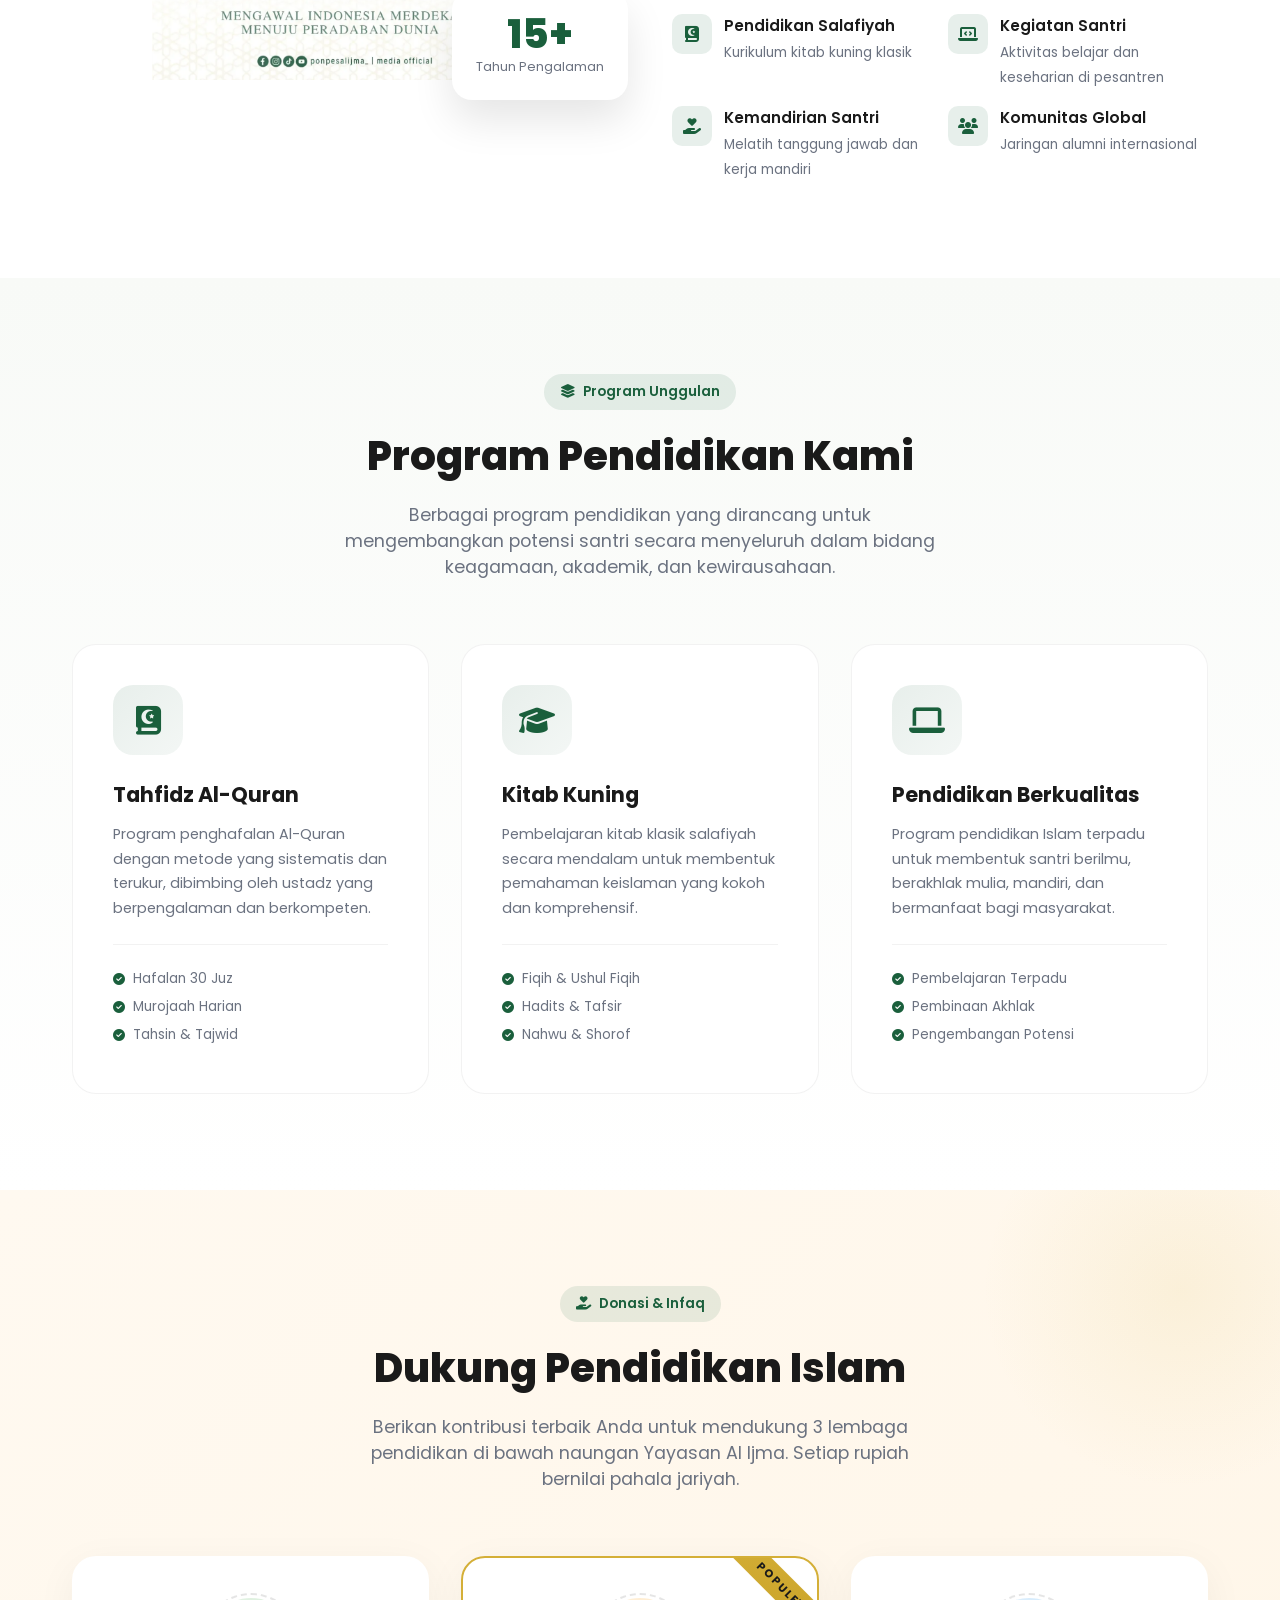
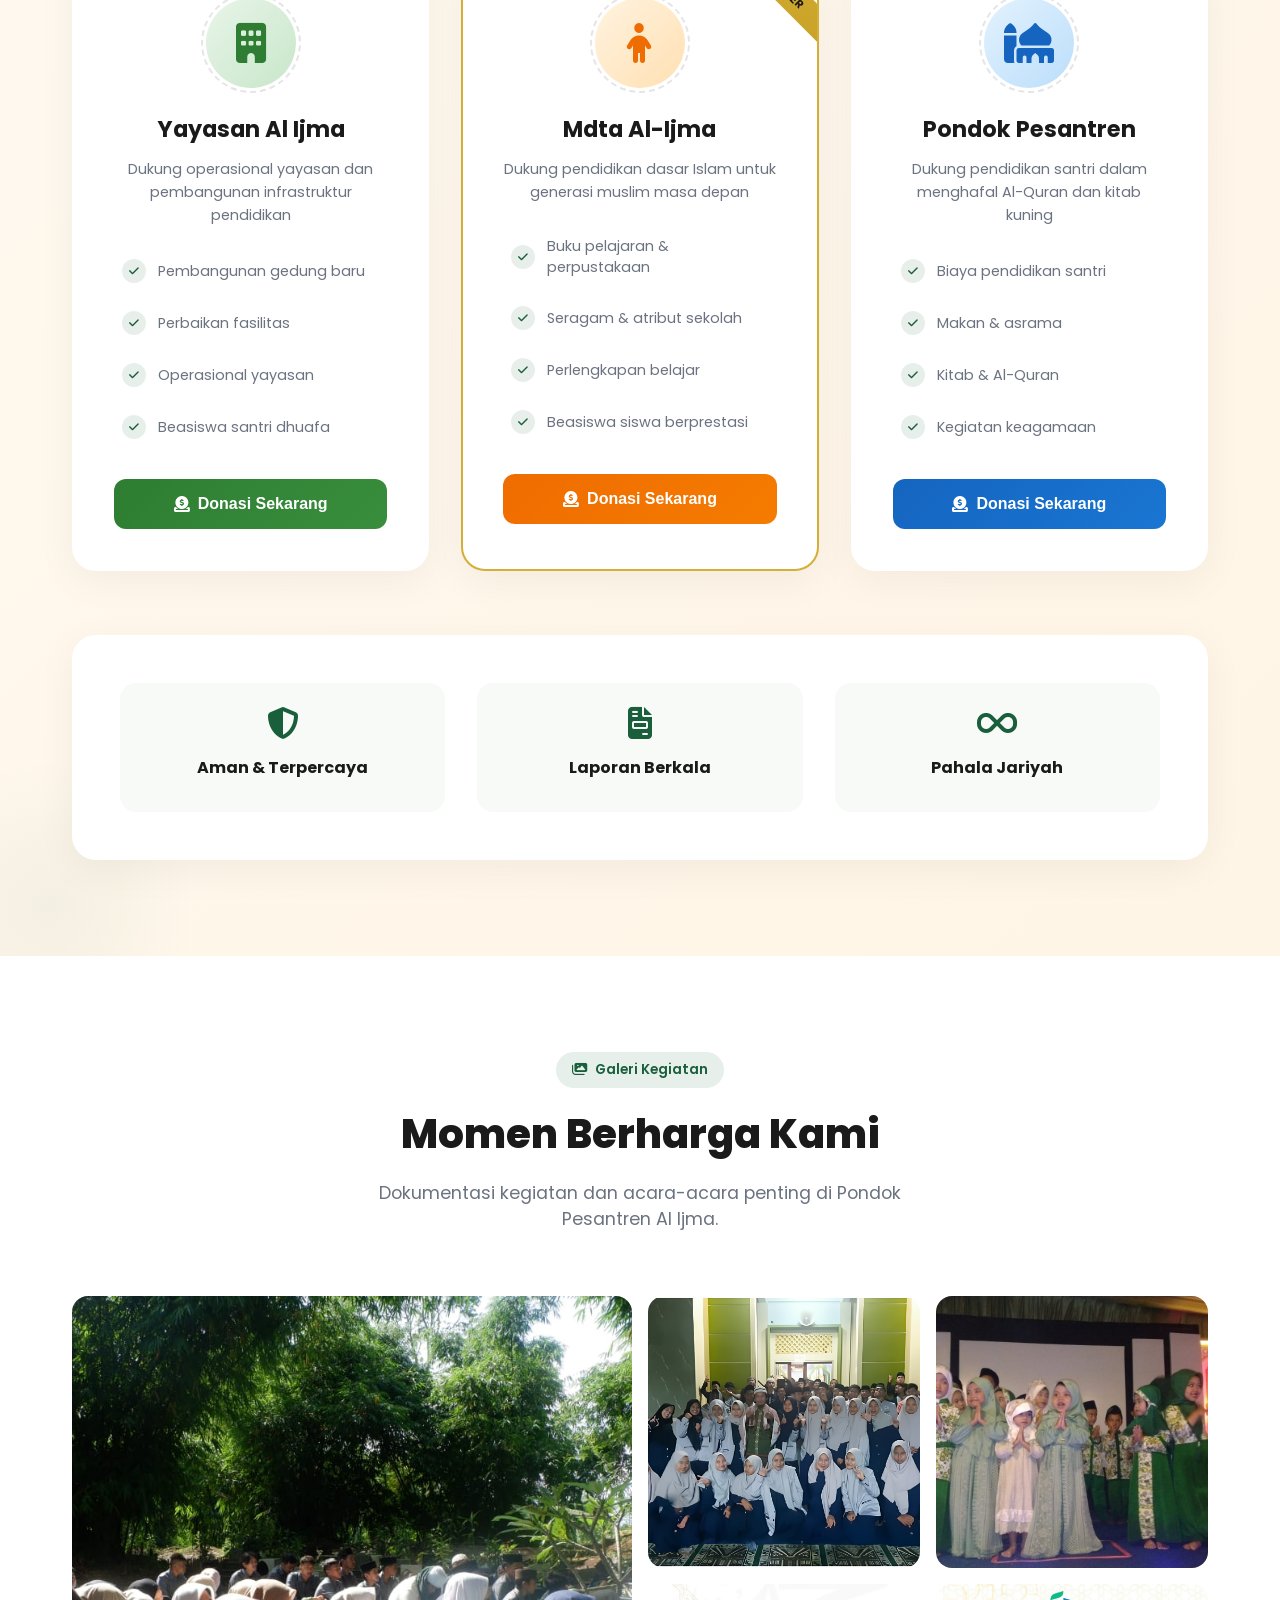
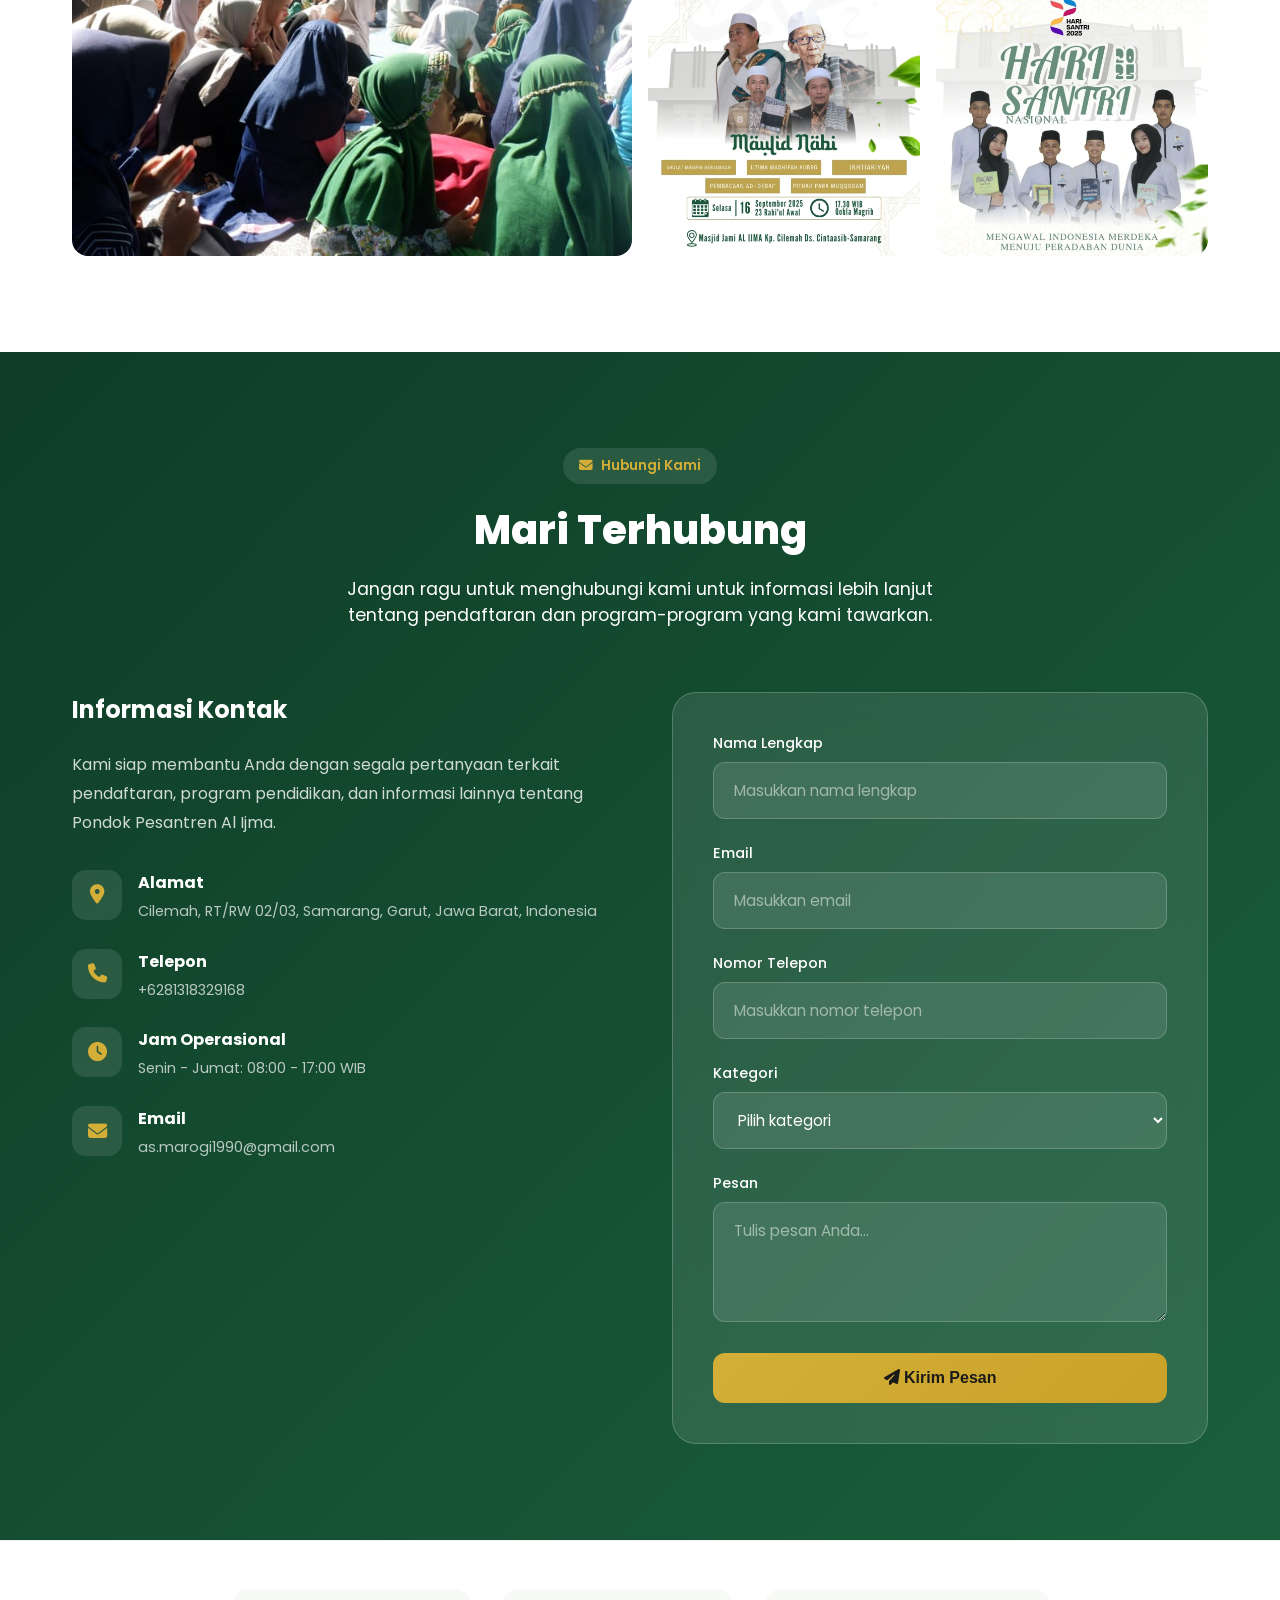
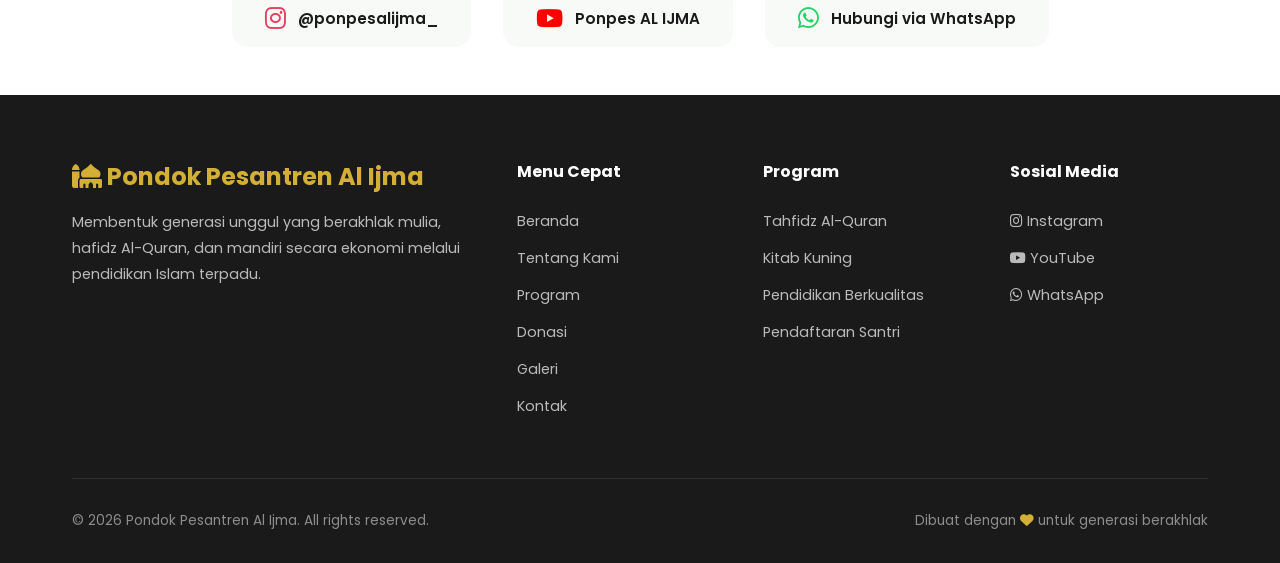
==== commit 8edfc54e: "Tambah SEO + sitemap" ====
--- a/index.html
+++ b/index.html
@@ -4,6 +4,11 @@
     <meta charset="UTF-8">
     <meta name="viewport" content="width=device-width, initial-scale=1.0">
     <title>Pondok Pesantren Al Ijma - Samarang Garut</title>
+    <title>Pondok Pesantren Al Ijma - Samarang Garut</title>
+    <meta name="description" content="Website resmi Pondok Pesantren Al Ijma Samarang Garut. Informasi pendaftaran santri, program pendidikan, dan kegiatan pesantren.">
+    <meta name="keywords" content="pondok pesantren garut, pesantren samarang, al ijma, santri, pendidikan islam">
+    <meta name="author" content="Pondok Pesantren Al Ijma">
+    <meta name="robots" content="index, follow">
     <link href="https://cdnjs.cloudflare.com/ajax/libs/font-awesome/6.4.0/css/all.min.css" rel="stylesheet">
     <link href="https://fonts.googleapis.com/css2?family=Poppins:wght@300;400;500;600;700;800&display=swap" rel="stylesheet">
 <base target="_blank">
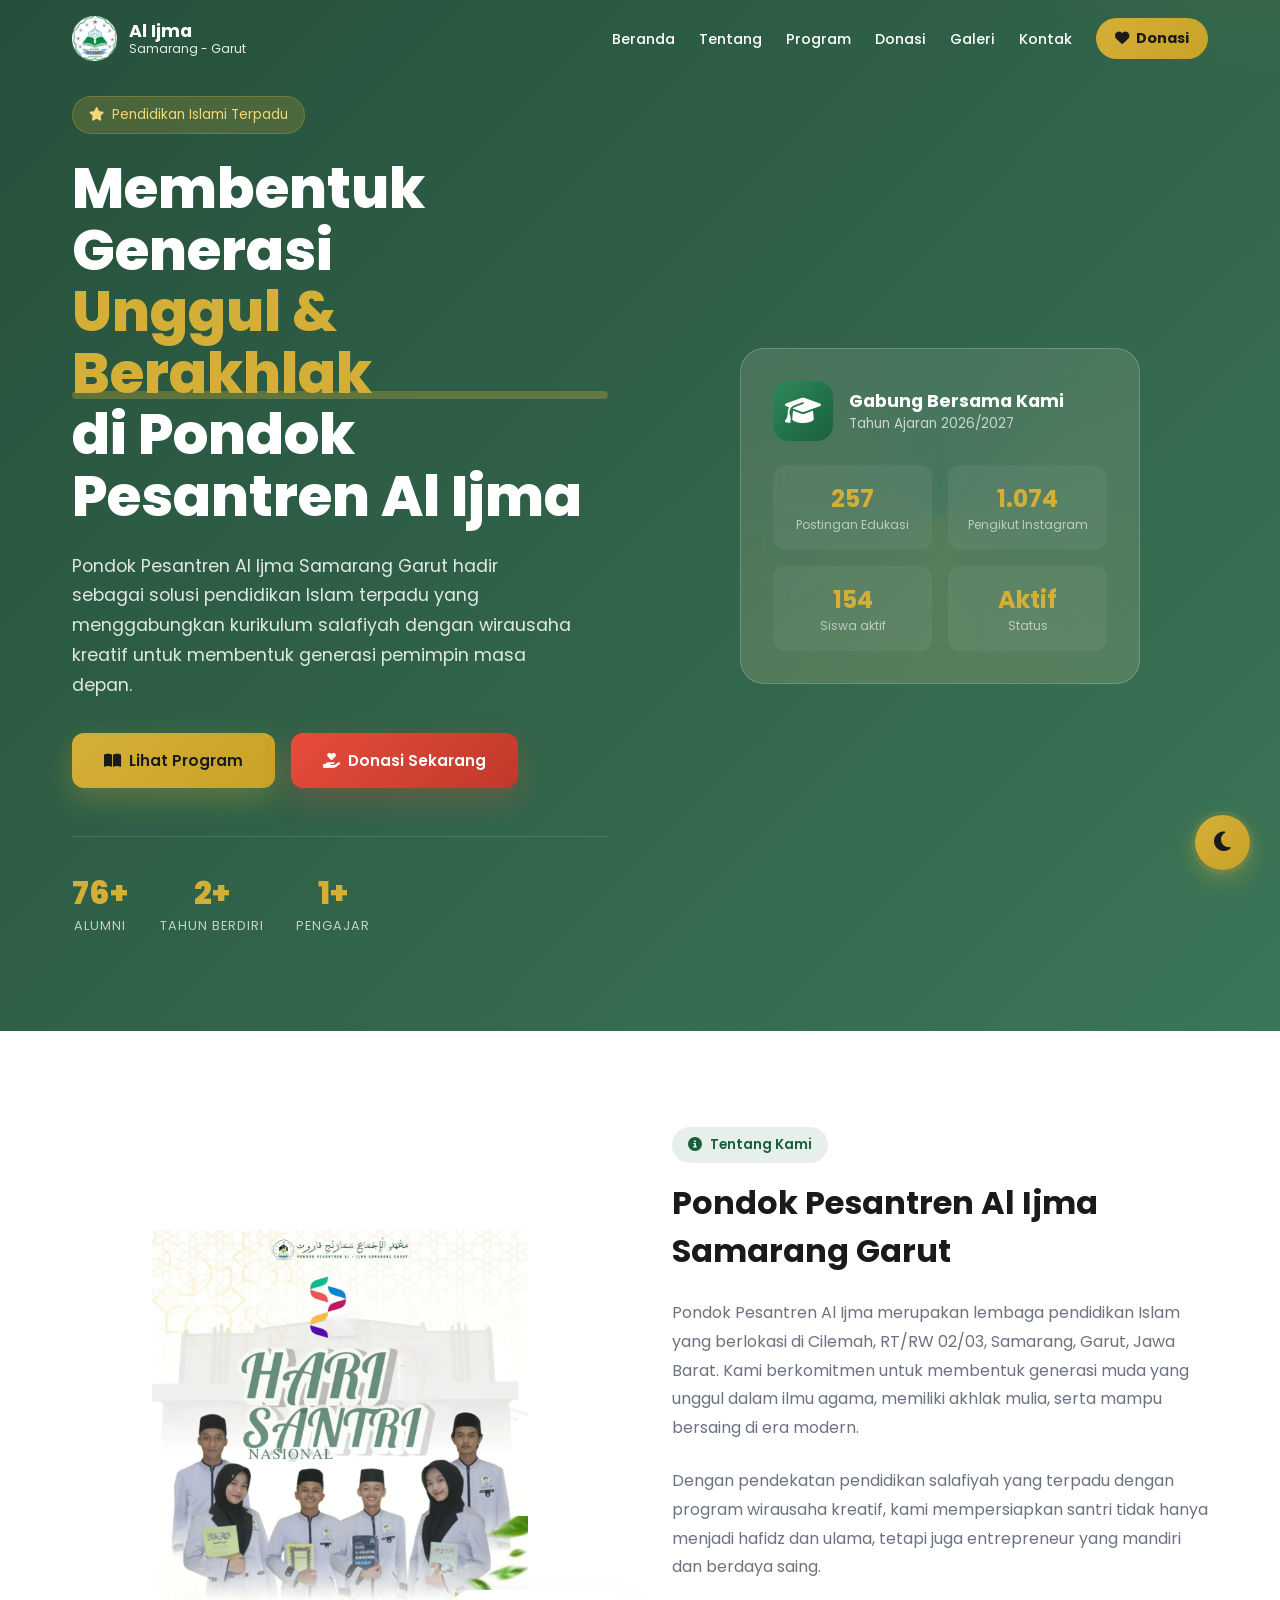
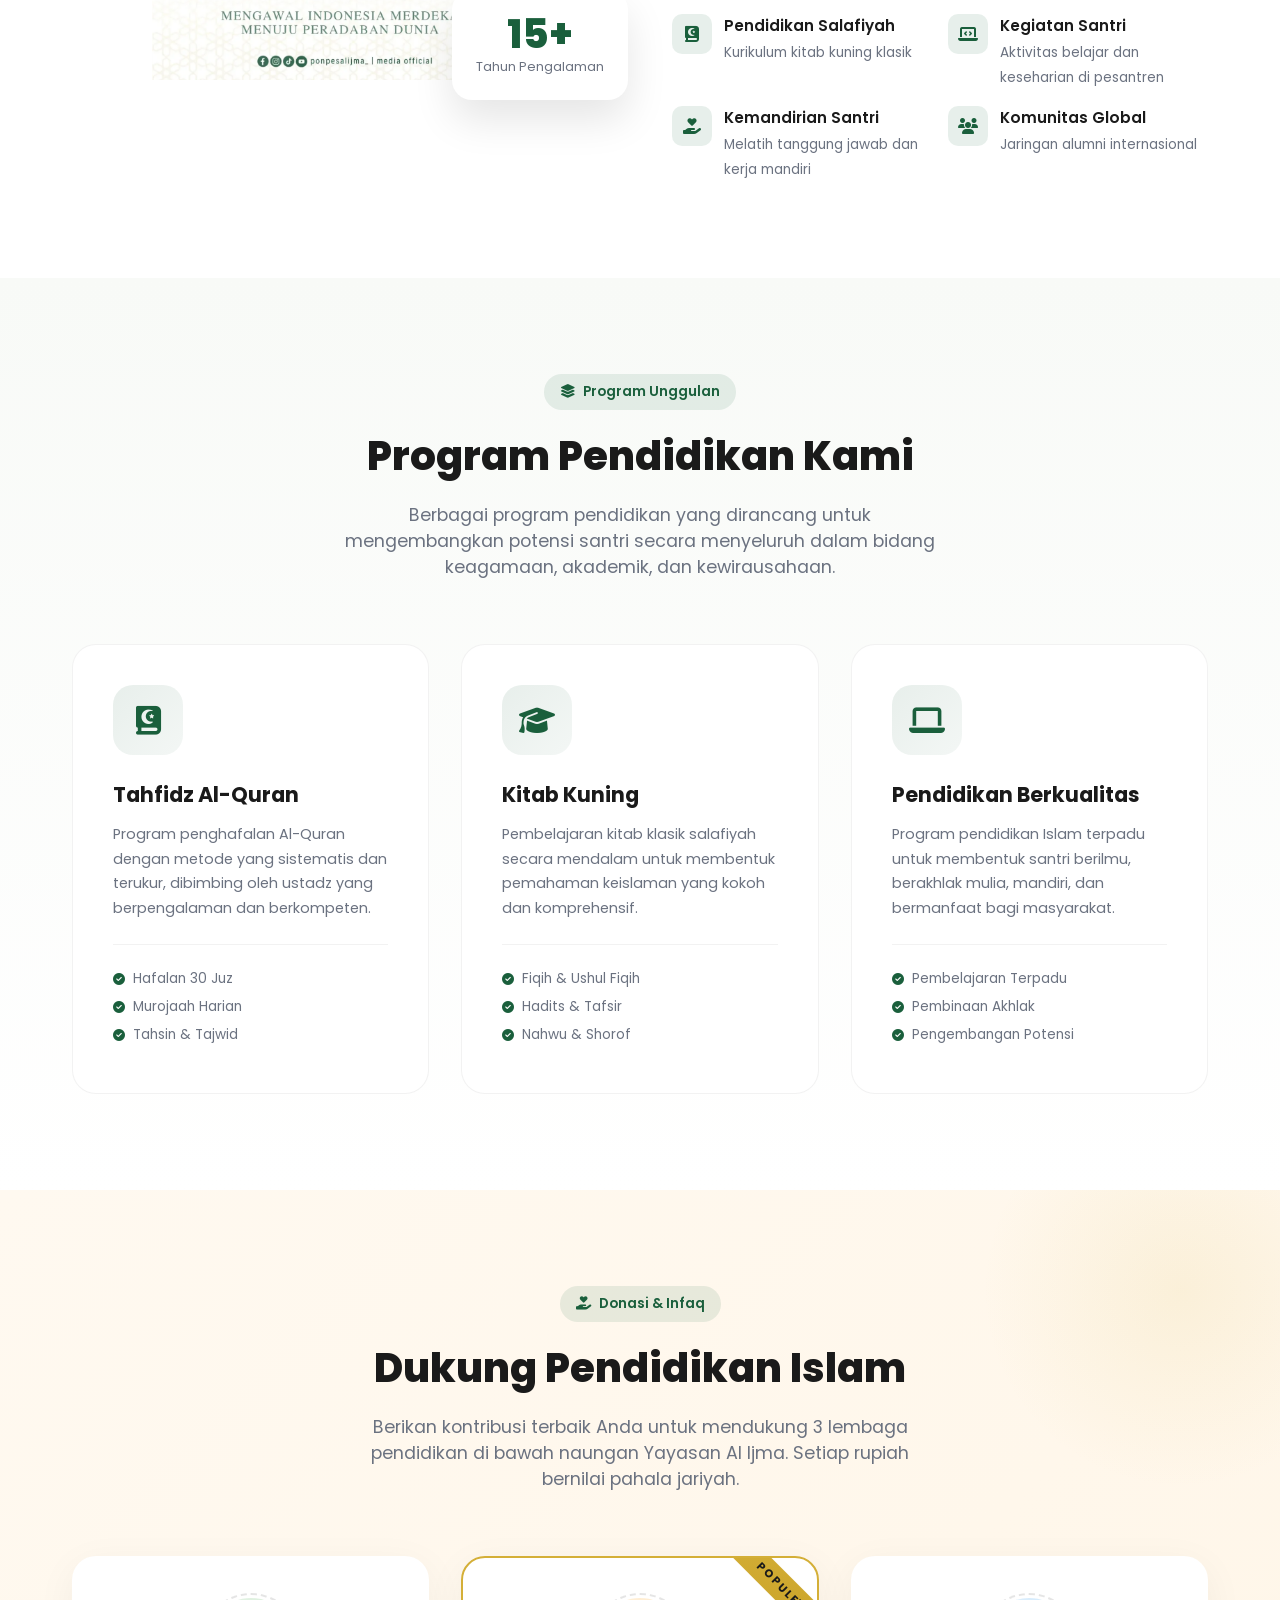
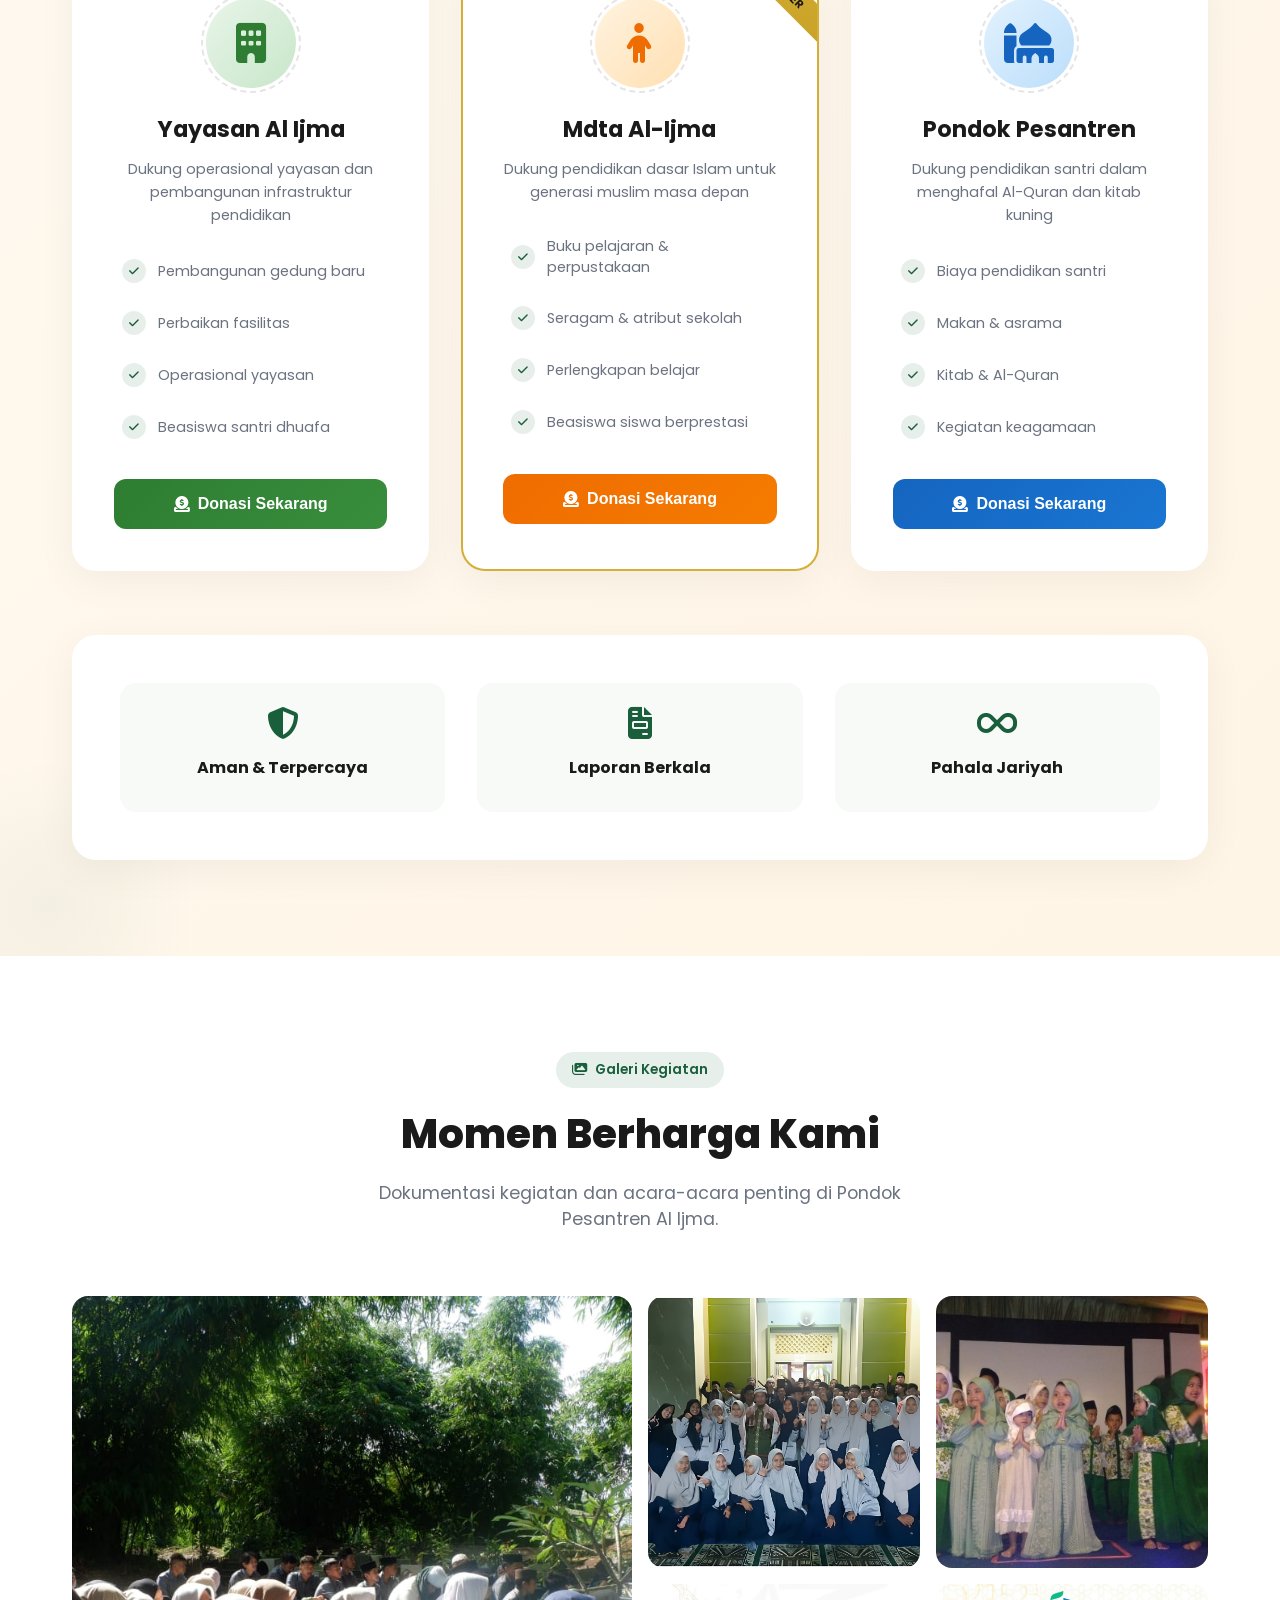
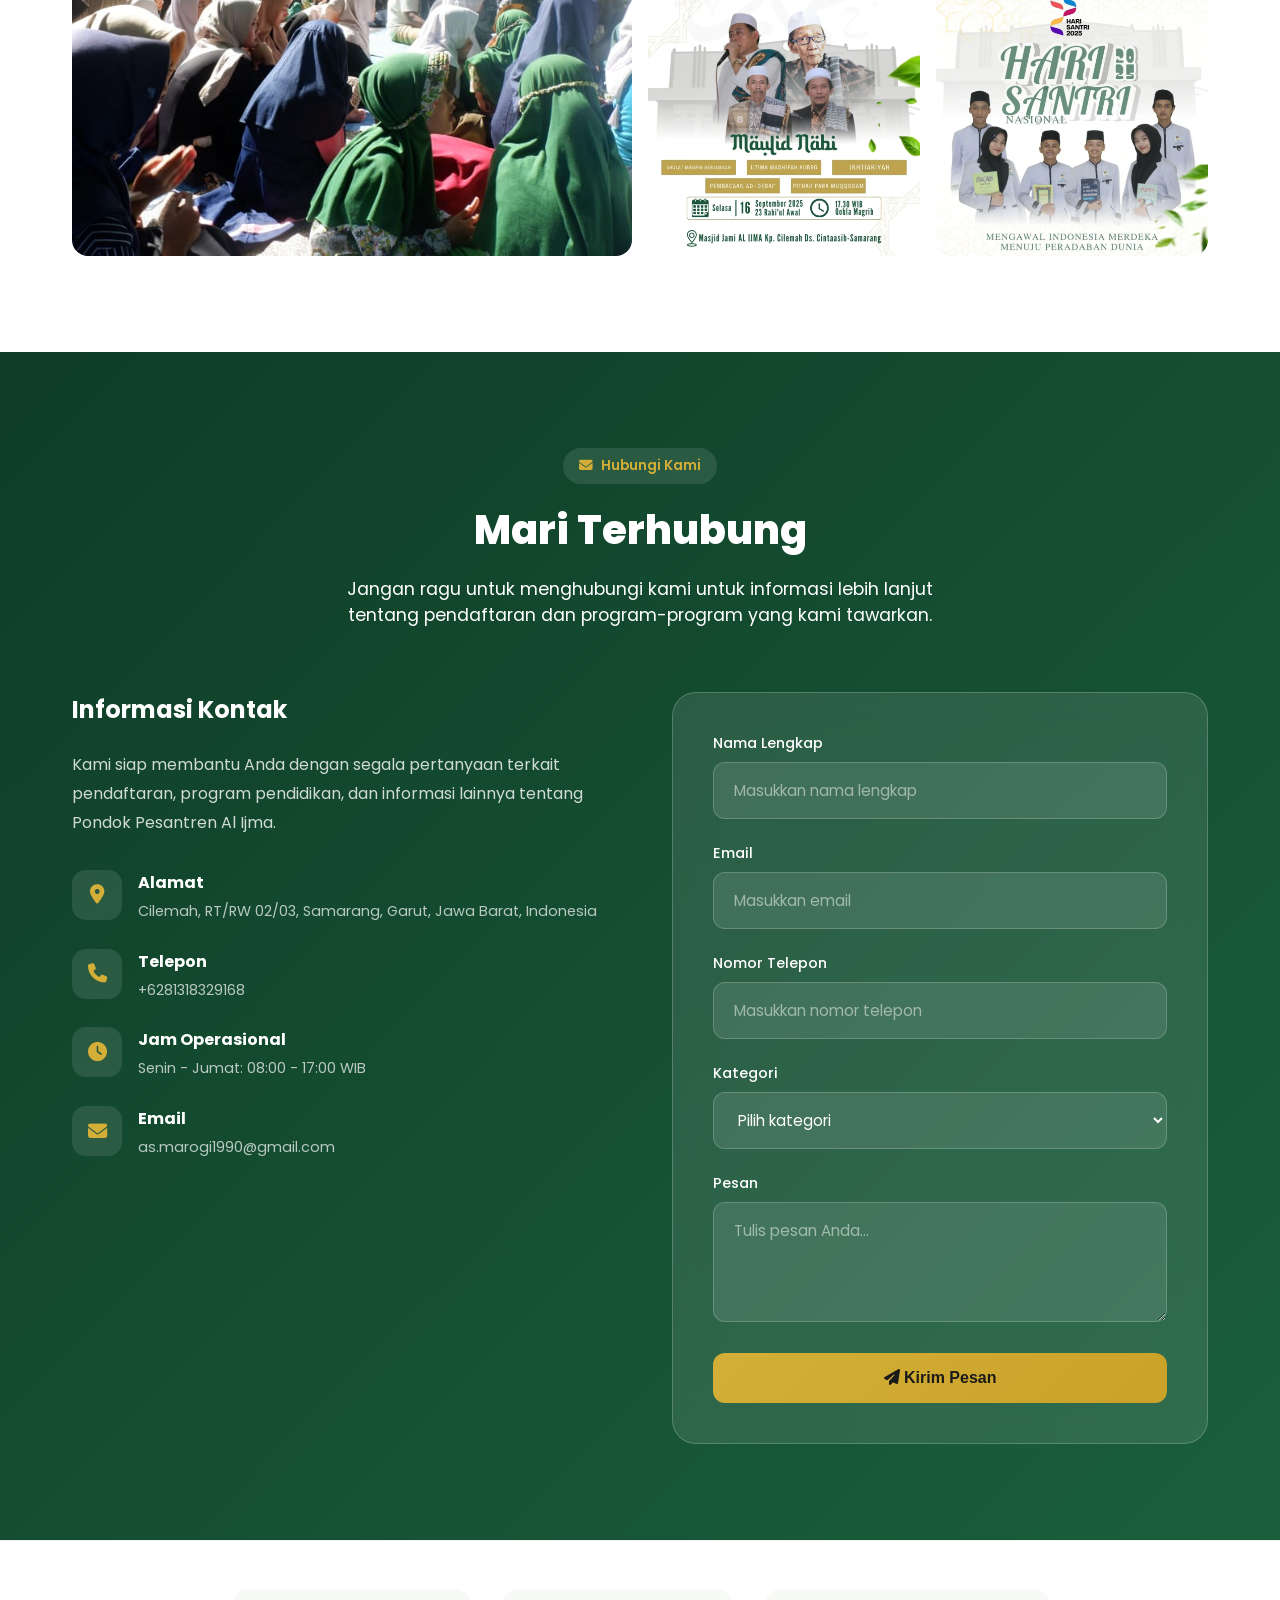
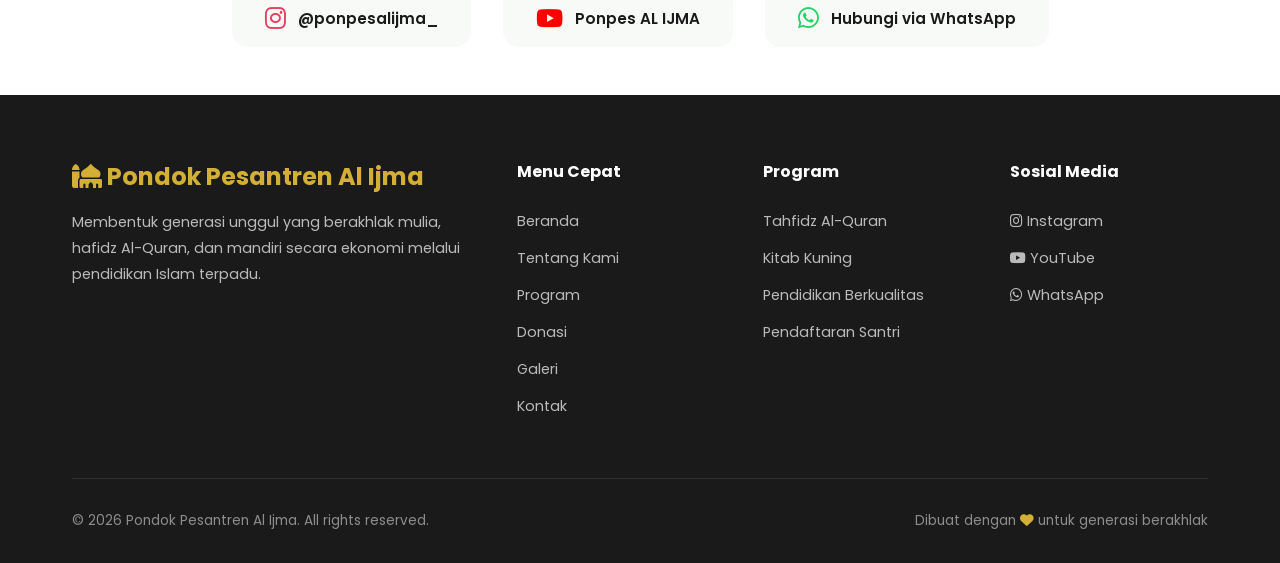
==== commit 66bd406f: "Dark Mode" ====
--- a/index.html
+++ b/index.html
@@ -1,5 +1,5 @@
 <!DOCTYPE html>
-<html lang="id">
+<html lang="id" data-theme="light">
 <head>
     <meta charset="UTF-8">
     <meta name="viewport" content="width=device-width, initial-scale=1.0">
@@ -13,6 +13,7 @@
     <link href="https://fonts.googleapis.com/css2?family=Poppins:wght@300;400;500;600;700;800&display=swap" rel="stylesheet">
 <base target="_blank">
     <link rel="stylesheet" href="css/style.css">
+<base target="_blank">
 <base target="_blank">
 <base target="_blank">
 </head>
@@ -502,6 +503,11 @@
             </a>
         </div>
     </div>
+    <!-- Dark Mode Toggle Button -->
+    <button class="theme-toggle" id="themeToggle" title="Ganti Mode Siang/Malam" aria-label="Toggle dark mode">
+        <i class="fas fa-moon"></i>
+        <i class="fas fa-sun"></i>
+    </button>
     <script src="js/script.js"></script>
 </body>
 </html>
--- a/css/style.css
+++ b/css/style.css
@@ -11,15 +11,74 @@
             --transition: all 0.4s cubic-bezier(0.4, 0, 0.2, 1);
         }
 
+        /* Dark Mode Variables */
+        [data-theme="dark"] {
+            --primary: #2d8a5a;
+            --primary-dark: #1a5f3c;
+            --primary-light: #3da06e;
+            --accent: #e8c547;
+            --accent-light: #f5db7a;
+            --white: #1e1e2e;
+            --light: #252535;
+            --dark: #f0f0f5;
+            --gray: #a0a0b0;
+        }
+
         * { margin: 0; padding: 0; box-sizing: border-box; }
-        body { font-family: 'Poppins', sans-serif; background: var(--light); color: var(--dark); overflow-x: hidden; }
+        body { font-family: 'Poppins', sans-serif; background: var(--light); color: var(--dark); overflow-x: hidden; transition: background 0.4s ease, color 0.4s ease; }
         ::-webkit-scrollbar { width: 8px; }
         ::-webkit-scrollbar-track { background: var(--light); }
         ::-webkit-scrollbar-thumb { background: var(--primary); border-radius: 4px; }
 
+        /* Dark Mode Toggle Button */
+        .theme-toggle {
+            position: fixed;
+            bottom: 30px;
+            right: 30px;
+            width: 55px;
+            height: 55px;
+            border-radius: 50%;
+            background: linear-gradient(135deg, var(--accent), #c9a227);
+            border: none;
+            cursor: pointer;
+            z-index: 999;
+            display: flex;
+            align-items: center;
+            justify-content: center;
+            font-size: 1.4rem;
+            color: var(--dark);
+            box-shadow: 0 8px 25px rgba(212, 175, 55, 0.4), 0 0 0 4px rgba(212, 175, 55, 0.1);
+            transition: var(--transition);
+            animation: floatToggle 3s ease-in-out infinite;
+        }
+        .theme-toggle:hover {
+            transform: scale(1.1) rotate(15deg);
+            box-shadow: 0 12px 35px rgba(212, 175, 55, 0.5), 0 0 0 6px rgba(212, 175, 55, 0.15);
+        }
+        .theme-toggle:active { transform: scale(0.95); }
+        .theme-toggle i { transition: var(--transition); }
+        .theme-toggle .fa-sun { display: none; }
+        .theme-toggle .fa-moon { display: block; }
+        [data-theme="dark"] .theme-toggle .fa-sun { display: block; }
+        [data-theme="dark"] .theme-toggle .fa-moon { display: none; }
+        [data-theme="dark"] .theme-toggle {
+            background: linear-gradient(135deg, #4a4a6a, #3a3a5a);
+            color: #f0d878;
+            box-shadow: 0 8px 25px rgba(0,0,0,0.4), 0 0 0 4px rgba(240, 216, 120, 0.1);
+        }
+        [data-theme="dark"] .theme-toggle:hover {
+            box-shadow: 0 12px 35px rgba(0,0,0,0.5), 0 0 0 6px rgba(240, 216, 120, 0.15);
+        }
+        @keyframes floatToggle {
+            0%, 100% { transform: translateY(0); }
+            50% { transform: translateY(-8px); }
+        }
+        .theme-toggle:hover { animation: none; }
+
         /* Navigation */
         .navbar { position: fixed; top: 0; width: 100%; z-index: 1000; padding: 1rem 0; transition: var(--transition); }
         .navbar.scrolled { background: rgba(26, 95, 60, 0.95); backdrop-filter: blur(20px); padding: 0.5rem 0; box-shadow: 0 4px 30px rgba(0,0,0,0.1); }
+        [data-theme="dark"] .navbar.scrolled { background: rgba(30, 30, 46, 0.95); }
         .nav-container { max-width: 1200px; margin: 0 auto; padding: 0 2rem; display: flex; justify-content: space-between; align-items: center; }
         .logo { display: flex; align-items: center; gap: 0.75rem; text-decoration: none; color: var(--white); }
         .logo-icon { width: 45px; height: 45px; background: linear-gradient(135deg, var(--primary-light), var(--primary)); border-radius: 12px; display: flex; align-items: center; justify-content: center; font-size: 1.5rem; box-shadow: 0 4px 15px rgba(26, 95, 60, 0.3); }
@@ -37,6 +96,7 @@
 
         /* Hero */
         .hero { min-height: 100vh; background: linear-gradient(135deg, rgba(15, 61, 38, 0.9), rgba(26, 95, 60, 0.85)); display: flex; align-items: center; position: relative; overflow: hidden; }
+        [data-theme="dark"] .hero { background: linear-gradient(135deg, rgba(10, 35, 22, 0.95), rgba(18, 65, 42, 0.9)); }
         .hero::before { content: ''; position: absolute; top: -50%; right: -20%; width: 600px; height: 600px; background: radial-gradient(circle, rgba(212, 175, 55, 0.1) 0%, transparent 70%); border-radius: 50%; animation: float 6s ease-in-out infinite; }
         @keyframes float { 0%, 100% { transform: translateY(0); } 50% { transform: translateY(-30px); } }
         .hero-content { max-width: 1200px; margin: 0 auto; padding: 0 2rem; display: grid; grid-template-columns: 1fr 1fr; gap: 4rem; align-items: center; position: relative; z-index: 1; }
@@ -59,6 +119,7 @@
         .stat-label { font-size: 0.8rem; color: rgba(255,255,255,0.7); text-transform: uppercase; letter-spacing: 1px; }
         .hero-visual { position: relative; display: flex; justify-content: center; align-items: center; }
         .hero-card { background: rgba(255,255,255,0.1); backdrop-filter: blur(20px); border: 1px solid rgba(255,255,255,0.2); border-radius: 24px; padding: 2rem; width: 100%; max-width: 400px; position: relative; overflow: hidden; }
+        [data-theme="dark"] .hero-card { background: rgba(30, 30, 46, 0.4); border: 1px solid rgba(255,255,255,0.08); }
         .hero-card::before { content: ''; position: absolute; top: -50%; left: -50%; width: 200%; height: 200%; background: conic-gradient(from 0deg, transparent, rgba(212, 175, 55, 0.1), transparent); animation: rotate 10s linear infinite; }
         @keyframes rotate { 100% { transform: rotate(360deg); } }
         .hero-card-content { position: relative; z-index: 1; }
@@ -68,6 +129,7 @@
         .card-info p { color: rgba(255,255,255,0.7); font-size: 0.85rem; }
         .card-body { display: grid; grid-template-columns: 1fr 1fr; gap: 1rem; }
         .card-stat { background: rgba(255,255,255,0.05); padding: 1rem; border-radius: 12px; text-align: center; }
+        [data-theme="dark"] .card-stat { background: rgba(30, 30, 46, 0.3); }
         .card-stat-number { font-size: 1.5rem; font-weight: 700; color: var(--accent); }
         .card-stat-label { font-size: 0.75rem; color: rgba(255,255,255,0.6); }
 
@@ -76,15 +138,18 @@
         .container { max-width: 1200px; margin: 0 auto; padding: 0 2rem; }
         .section-header { text-align: center; margin-bottom: 4rem; }
         .section-tag { display: inline-flex; align-items: center; gap: 0.5rem; background: rgba(26, 95, 60, 0.1); color: var(--primary); padding: 0.5rem 1rem; border-radius: 50px; font-size: 0.85rem; font-weight: 600; margin-bottom: 1rem; }
+        [data-theme="dark"] .section-tag { background: rgba(45, 138, 90, 0.15); }
         .section-title { font-size: 2.5rem; font-weight: 800; color: var(--dark); margin-bottom: 1rem; }
         .section-subtitle { color: var(--gray); font-size: 1.1rem; max-width: 600px; margin: 0 auto; }
 
         /* About */
-        .about { background: var(--white); }
+        .about { background: var(--white); transition: background 0.4s ease; }
         .about-grid { display: grid; grid-template-columns: 1fr 1fr; gap: 4rem; align-items: center; }
         .about-image { position: relative; }
         .about-image-main { width: 100%; height: 450px; background: linear-gradient(135deg, var(--primary-light), var(--primary)); border-radius: 24px; display: flex; align-items: center; justify-content: center; font-size: 5rem; color: rgba(255,255,255,0.3); position: relative; overflow: hidden; }
+        [data-theme="dark"] .about-image-main { background: linear-gradient(135deg, #3a3a5a, #2a2a4a); }
         .about-image-badge { position: absolute; bottom: -20px; right: -20px; background: var(--white); padding: 1.5rem; border-radius: 20px; box-shadow: 0 20px 40px rgba(0,0,0,0.1); text-align: center; min-width: 150px; }
+        [data-theme="dark"] .about-image-badge { background: #2a2a3e; box-shadow: 0 20px 40px rgba(0,0,0,0.3); }
         .about-image-badge .number { font-size: 2.5rem; font-weight: 800; color: var(--primary); line-height: 1; }
         .about-image-badge .text { font-size: 0.8rem; color: var(--gray); margin-top: 0.25rem; }
         .about-content h3 { font-size: 2rem; font-weight: 700; color: var(--dark); margin-bottom: 1.5rem; }
@@ -92,30 +157,36 @@
         .about-features { display: grid; grid-template-columns: 1fr 1fr; gap: 1rem; margin-top: 2rem; }
         .about-feature { display: flex; align-items: flex-start; gap: 0.75rem; }
         .about-feature i { width: 40px; height: 40px; background: rgba(26, 95, 60, 0.1); color: var(--primary); border-radius: 10px; display: flex; align-items: center; justify-content: center; font-size: 1rem; flex-shrink: 0; }
+        [data-theme="dark"] .about-feature i { background: rgba(45, 138, 90, 0.15); }
         .about-feature h4 { font-size: 0.95rem; font-weight: 600; color: var(--dark); margin-bottom: 0.25rem; }
         .about-feature p { font-size: 0.85rem; color: var(--gray); margin: 0; }
 
         /* Programs */
-        .programs { background: linear-gradient(180deg, var(--light) 0%, var(--white) 100%); }
+        .programs { background: linear-gradient(180deg, var(--light) 0%, var(--white) 100%); transition: background 0.4s ease; }
         .programs-grid { display: grid; grid-template-columns: repeat(3, 1fr); gap: 2rem; }
         .program-card { background: var(--white); border-radius: 24px; padding: 2.5rem; position: relative; overflow: hidden; transition: var(--transition); border: 1px solid rgba(0,0,0,0.05); }
+        [data-theme="dark"] .program-card { background: #252535; border: 1px solid rgba(255,255,255,0.05); }
         .program-card:hover { transform: translateY(-10px); box-shadow: 0 30px 60px rgba(0,0,0,0.1); }
         .program-card::before { content: ''; position: absolute; top: 0; left: 0; width: 100%; height: 4px; background: linear-gradient(90deg, var(--primary), var(--accent)); transform: scaleX(0); transform-origin: left; transition: var(--transition); }
         .program-card:hover::before { transform: scaleX(1); }
         .program-icon { width: 70px; height: 70px; background: linear-gradient(135deg, rgba(26, 95, 60, 0.1), rgba(26, 95, 60, 0.05)); border-radius: 20px; display: flex; align-items: center; justify-content: center; font-size: 1.8rem; color: var(--primary); margin-bottom: 1.5rem; transition: var(--transition); }
+        [data-theme="dark"] .program-icon { background: linear-gradient(135deg, rgba(45, 138, 90, 0.15), rgba(45, 138, 90, 0.08)); }
         .program-card:hover .program-icon { background: linear-gradient(135deg, var(--primary), var(--primary-light)); color: var(--white); transform: rotateY(360deg); }
         .program-card h3 { font-size: 1.3rem; font-weight: 700; color: var(--dark); margin-bottom: 0.75rem; }
         .program-card p { color: var(--gray); font-size: 0.9rem; line-height: 1.7; }
         .program-features { margin-top: 1.5rem; padding-top: 1.5rem; border-top: 1px solid rgba(0,0,0,0.05); }
+        [data-theme="dark"] .program-features { border-top: 1px solid rgba(255,255,255,0.05); }
         .program-features li { display: flex; align-items: center; gap: 0.5rem; font-size: 0.85rem; color: var(--gray); margin-bottom: 0.5rem; list-style: none; }
         .program-features li i { color: var(--primary); font-size: 0.75rem; }
 
         /* Donation */
         .donation { background: linear-gradient(135deg, #fff9f0 0%, #fff5e6 100%); position: relative; overflow: hidden; }
+        [data-theme="dark"] .donation { background: linear-gradient(135deg, #1e1e2e 0%, #252535 100%); }
         .donation::before { content: ''; position: absolute; top: -100px; right: -100px; width: 400px; height: 400px; background: radial-gradient(circle, rgba(212, 175, 55, 0.1) 0%, transparent 70%); border-radius: 50%; }
         .donation::after { content: ''; position: absolute; bottom: -100px; left: -100px; width: 300px; height: 300px; background: radial-gradient(circle, rgba(26, 95, 60, 0.05) 0%, transparent 70%); border-radius: 50%; }
         .donation-grid { display: grid; grid-template-columns: repeat(3, 1fr); gap: 2rem; position: relative; z-index: 1; }
         .donation-card { background: var(--white); border-radius: 24px; padding: 2.5rem; text-align: center; position: relative; overflow: hidden; transition: var(--transition); border: 2px solid transparent; box-shadow: 0 10px 40px rgba(0,0,0,0.05); }
+        [data-theme="dark"] .donation-card { background: #252535; box-shadow: 0 10px 40px rgba(0,0,0,0.2); }
         .donation-card:hover { transform: translateY(-10px); border-color: var(--accent); box-shadow: 0 25px 50px rgba(0,0,0,0.1); }
         .donation-card.featured { border-color: var(--accent); transform: scale(1.02); }
         .donation-card.featured:hover { transform: scale(1.02) translateY(-10px); }
@@ -124,33 +195,41 @@
         .donation-card:nth-child(1) .donation-icon { background: linear-gradient(135deg, #e8f5e9, #c8e6c9); color: #2e7d32; }
         .donation-card:nth-child(2) .donation-icon { background: linear-gradient(135deg, #fff3e0, #ffe0b2); color: #ef6c00; }
         .donation-card:nth-child(3) .donation-icon { background: linear-gradient(135deg, #e3f2fd, #bbdefb); color: #1565c0; }
+        [data-theme="dark"] .donation-card:nth-child(1) .donation-icon { background: linear-gradient(135deg, #1a3a1a, #0f2a0f); }
+        [data-theme="dark"] .donation-card:nth-child(2) .donation-icon { background: linear-gradient(135deg, #3a2a1a, #2a1a0a); }
+        [data-theme="dark"] .donation-card:nth-child(3) .donation-icon { background: linear-gradient(135deg, #1a2a3a, #0a1a2a); }
         .donation-icon::after { content: ''; position: absolute; inset: -5px; border-radius: 50%; border: 2px dashed rgba(0,0,0,0.1); animation: spin 20s linear infinite; }
         @keyframes spin { 100% { transform: rotate(360deg); } }
         .donation-card h3 { font-size: 1.4rem; font-weight: 700; color: var(--dark); margin-bottom: 0.75rem; }
         .donation-card .subtitle { color: var(--gray); font-size: 0.9rem; margin-bottom: 1.5rem; line-height: 1.6; }
         .donation-amount { background: linear-gradient(135deg, var(--light), #fff); border-radius: 16px; padding: 1.5rem; margin-bottom: 1.5rem; border: 1px dashed rgba(0,0,0,0.1); }
+        [data-theme="dark"] .donation-amount { background: linear-gradient(135deg, #1e1e2e, #252535); border: 1px dashed rgba(255,255,255,0.1); }
         .donation-amount .label { font-size: 0.8rem; color: var(--gray); text-transform: uppercase; letter-spacing: 1px; margin-bottom: 0.5rem; }
         .donation-amount .number { font-size: 2rem; font-weight: 800; color: var(--primary); }
         .donation-amount .number span { font-size: 1rem; font-weight: 500; color: var(--gray); }
         .donation-features { text-align: left; margin-bottom: 2rem; }
         .donation-features li { display: flex; align-items: center; gap: 0.75rem; font-size: 0.9rem; color: var(--gray); margin-bottom: 0.75rem; list-style: none; padding: 0.5rem; border-radius: 8px; transition: var(--transition); }
         .donation-features li:hover { background: var(--light); }
+        [data-theme="dark"] .donation-features li:hover { background: #1e1e2e; }
         .donation-features li i { width: 24px; height: 24px; background: rgba(26, 95, 60, 0.1); color: var(--primary); border-radius: 50%; display: flex; align-items: center; justify-content: center; font-size: 0.7rem; flex-shrink: 0; }
+        [data-theme="dark"] .donation-features li i { background: rgba(45, 138, 90, 0.15); }
         .btn-donate-card { width: 100%; padding: 1rem; border-radius: 12px; font-weight: 700; font-size: 1rem; border: none; cursor: pointer; transition: var(--transition); display: flex; align-items: center; justify-content: center; gap: 0.5rem; }
         .donation-card:nth-child(1) .btn-donate-card { background: linear-gradient(135deg, #2e7d32, #388e3c); color: var(--white); }
         .donation-card:nth-child(2) .btn-donate-card { background: linear-gradient(135deg, #ef6c00, #f57c00); color: var(--white); }
         .donation-card:nth-child(3) .btn-donate-card { background: linear-gradient(135deg, #1565c0, #1976d2); color: var(--white); }
         .btn-donate-card:hover { transform: translateY(-3px); box-shadow: 0 10px 30px rgba(0,0,0,0.2); }
         .donation-info { margin-top: 4rem; background: var(--white); border-radius: 24px; padding: 3rem; position: relative; z-index: 1; box-shadow: 0 10px 40px rgba(0,0,0,0.05); }
+        [data-theme="dark"] .donation-info { background: #252535; box-shadow: 0 10px 40px rgba(0,0,0,0.2); }
         .donation-info-grid { display: grid; grid-template-columns: repeat(3, 1fr); gap: 2rem; }
         .donation-info-item { text-align: center; padding: 1.5rem; border-radius: 16px; background: var(--light); transition: var(--transition); }
+        [data-theme="dark"] .donation-info-item { background: #1e1e2e; }
         .donation-info-item:hover { transform: translateY(-5px); box-shadow: 0 10px 30px rgba(0,0,0,0.08); }
         .donation-info-item i { font-size: 2rem; color: var(--primary); margin-bottom: 1rem; }
         .donation-info-item h4 { font-size: 1rem; color: var(--dark); margin-bottom: 0.5rem; }
         .donation-info-item p { font-size: 0.85rem; color: var(--gray); }
 
         /* Gallery */
-        .gallery { background: var(--white); }
+        .gallery { background: var(--white); transition: background 0.4s ease; }
         .gallery-grid { display: grid; grid-template-columns: repeat(4, 1fr); gap: 1rem; }
         .gallery-item { position: relative; border-radius: 16px; overflow: hidden; aspect-ratio: 1; cursor: pointer; transition: var(--transition); }
         .gallery-item:nth-child(1) { grid-column: span 2; grid-row: span 2; }
@@ -164,6 +243,7 @@
 
         /* Contact */
         .contact { background: linear-gradient(135deg, var(--primary-dark), var(--primary)); position: relative; overflow: hidden; }
+        [data-theme="dark"] .contact { background: linear-gradient(135deg, #0f2a1a, #1a5f3c); }
         .contact::before { content: ''; position: absolute; top: -50%; right: -20%; width: 600px; height: 600px; background: radial-gradient(circle, rgba(212, 175, 55, 0.1) 0%, transparent 70%); border-radius: 50%; }
         .contact .section-title, .contact .section-subtitle { color: var(--white); }
         .contact-grid { display: grid; grid-template-columns: 1fr 1fr; gap: 4rem; position: relative; z-index: 1; }
@@ -175,9 +255,11 @@
         .contact-detail h4 { color: var(--white); font-size: 1rem; margin-bottom: 0.25rem; }
         .contact-detail p { color: rgba(255,255,255,0.7); font-size: 0.9rem; margin: 0; }
         .contact-form { background: rgba(255,255,255,0.1); backdrop-filter: blur(20px); border: 1px solid rgba(255,255,255,0.2); border-radius: 24px; padding: 2.5rem; }
+        [data-theme="dark"] .contact-form { background: rgba(30, 30, 46, 0.3); border: 1px solid rgba(255,255,255,0.08); }
         .form-group { margin-bottom: 1.5rem; }
         .form-group label { display: block; color: var(--white); font-size: 0.9rem; margin-bottom: 0.5rem; font-weight: 500; }
         .form-group input, .form-group textarea, .form-group select { width: 100%; padding: 1rem 1.25rem; background: rgba(255,255,255,0.1); border: 1px solid rgba(255,255,255,0.2); border-radius: 12px; color: var(--white); font-family: 'Poppins', sans-serif; font-size: 0.95rem; transition: var(--transition); }
+        [data-theme="dark"] .form-group input, [data-theme="dark"] .form-group textarea, [data-theme="dark"] .form-group select { background: rgba(30, 30, 46, 0.4); border: 1px solid rgba(255,255,255,0.1); }
         .form-group input::placeholder, .form-group textarea::placeholder { color: rgba(255,255,255,0.5); }
         .form-group input:focus, .form-group textarea:focus, .form-group select:focus { outline: none; border-color: var(--accent); background: rgba(255,255,255,0.15); }
         .form-group select option { background: var(--primary-dark); color: var(--white); }
@@ -186,9 +268,11 @@
         .btn-submit:hover { transform: translateY(-3px); box-shadow: 0 10px 30px rgba(212, 175, 55, 0.3); }
 
         /* Social */
-        .social-section { background: var(--white); padding: 3rem 0; border-top: 1px solid rgba(0,0,0,0.05); }
+        .social-section { background: var(--white); padding: 3rem 0; border-top: 1px solid rgba(0,0,0,0.05); transition: background 0.4s ease; }
+        [data-theme="dark"] .social-section { background: #1e1e2e; border-top: 1px solid rgba(255,255,255,0.05); }
         .social-grid { display: flex; justify-content: center; gap: 2rem; flex-wrap: wrap; }
         .social-item { display: flex; align-items: center; gap: 0.75rem; padding: 1rem 2rem; background: var(--light); border-radius: 16px; text-decoration: none; color: var(--dark); transition: var(--transition); border: 1px solid transparent; }
+        [data-theme="dark"] .social-item { background: #252535; }
         .social-item:hover { transform: translateY(-5px); box-shadow: 0 10px 30px rgba(0,0,0,0.08); border-color: rgba(26, 95, 60, 0.1); }
         .social-item i { font-size: 1.5rem; }
         .social-item.instagram i { color: #e4405f; }
@@ -197,7 +281,8 @@
         .social-item span { font-weight: 600; font-size: 0.95rem; }
 
         /* Footer */
-        .footer { background: var(--dark); color: var(--white); padding: 4rem 0 2rem; }
+        .footer { background: var(--dark); color: var(--white); padding: 4rem 0 2rem; transition: background 0.4s ease, color 0.4s ease; }
+        [data-theme="dark"] .footer { background: #0f0f1a; }
         .footer-grid { display: grid; grid-template-columns: 2fr 1fr 1fr 1fr; gap: 3rem; margin-bottom: 3rem; }
         .footer-brand h3 { font-size: 1.5rem; margin-bottom: 1rem; color: var(--accent); }
         .footer-brand p { color: rgba(255,255,255,0.7); line-height: 1.8; font-size: 0.9rem; }
@@ -213,15 +298,19 @@
         .modal-overlay { position: fixed; inset: 0; background: rgba(0,0,0,0.7); backdrop-filter: blur(5px); z-index: 2000; display: none; align-items: center; justify-content: center; padding: 2rem; }
         .modal-overlay.active { display: flex; }
         .modal-content { background: var(--white); border-radius: 24px; padding: 2.5rem; max-width: 500px; width: 100%; position: relative; animation: modalIn 0.3s ease; }
+        [data-theme="dark"] .modal-content { background: #252535; }
         @keyframes modalIn { from { opacity: 0; transform: scale(0.9); } to { opacity: 1; transform: scale(1); } }
         .modal-close { position: absolute; top: 1rem; right: 1rem; width: 40px; height: 40px; background: var(--light); border: none; border-radius: 50%; cursor: pointer; font-size: 1.2rem; color: var(--gray); transition: var(--transition); }
+        [data-theme="dark"] .modal-close { background: #1e1e2e; }
         .modal-close:hover { background: var(--primary); color: var(--white); }
         .modal-header { text-align: center; margin-bottom: 2rem; }
         .modal-header i { font-size: 3rem; color: var(--primary); margin-bottom: 1rem; }
         .modal-header h3 { font-size: 1.5rem; color: var(--dark); }
         .modal-header p { color: var(--gray); font-size: 0.9rem; margin-top: 0.5rem; }
         .bank-info { background: var(--light); border-radius: 16px; padding: 1.5rem; margin-bottom: 1.5rem; }
+        [data-theme="dark"] .bank-info { background: #1e1e2e; }
         .bank-info-item { display: flex; justify-content: space-between; align-items: center; padding: 0.75rem 0; border-bottom: 1px dashed rgba(0,0,0,0.1); }
+        [data-theme="dark"] .bank-info-item { border-bottom: 1px dashed rgba(255,255,255,0.1); }
         .bank-info-item:last-child { border-bottom: none; }
         .bank-info-item span:first-child { color: var(--gray); font-size: 0.85rem; }
         .bank-info-item span:last-child { color: var(--dark); font-weight: 600; font-size: 0.9rem; }
@@ -239,6 +328,7 @@
 
         /* Loader */
         .loader { position: fixed; inset: 0; background: var(--primary); z-index: 9999; display: flex; align-items: center; justify-content: center; transition: opacity 0.5s ease, visibility 0.5s ease; }
+        [data-theme="dark"] .loader { background: #0f2a1a; }
         .loader.hidden { opacity: 0; visibility: hidden; }
         .loader-content { text-align: center; }
         .loader-logo { width: 80px; height: 80px; background: linear-gradient(135deg, var(--accent), var(--accent-light)); border-radius: 20px; display: flex; align-items: center; justify-content: center; font-size: 2.5rem; color: var(--primary-dark); margin: 0 auto 1rem; animation: pulse 1.5s ease infinite; }
@@ -261,6 +351,7 @@
         }
         @media (max-width: 768px) {
             .nav-links { display: none; position: absolute; top: 100%; left: 0; width: 100%; background: var(--primary); flex-direction: column; padding: 2rem; gap: 1rem; }
+            [data-theme="dark"] .nav-links { background: #1a5f3c; }
             .nav-links.active { display: flex; }
             .mobile-menu-btn { display: block; }
             .programs-grid, .donation-grid, .donation-info-grid { grid-template-columns: 1fr; }
@@ -269,4 +360,5 @@
             .about-features { grid-template-columns: 1fr; }
             .footer-grid { grid-template-columns: 1fr; gap: 2rem; }
             .section-title { font-size: 2rem; }
+            .theme-toggle { width: 48px; height: 48px; font-size: 1.2rem; bottom: 20px; right: 20px; }
         }
